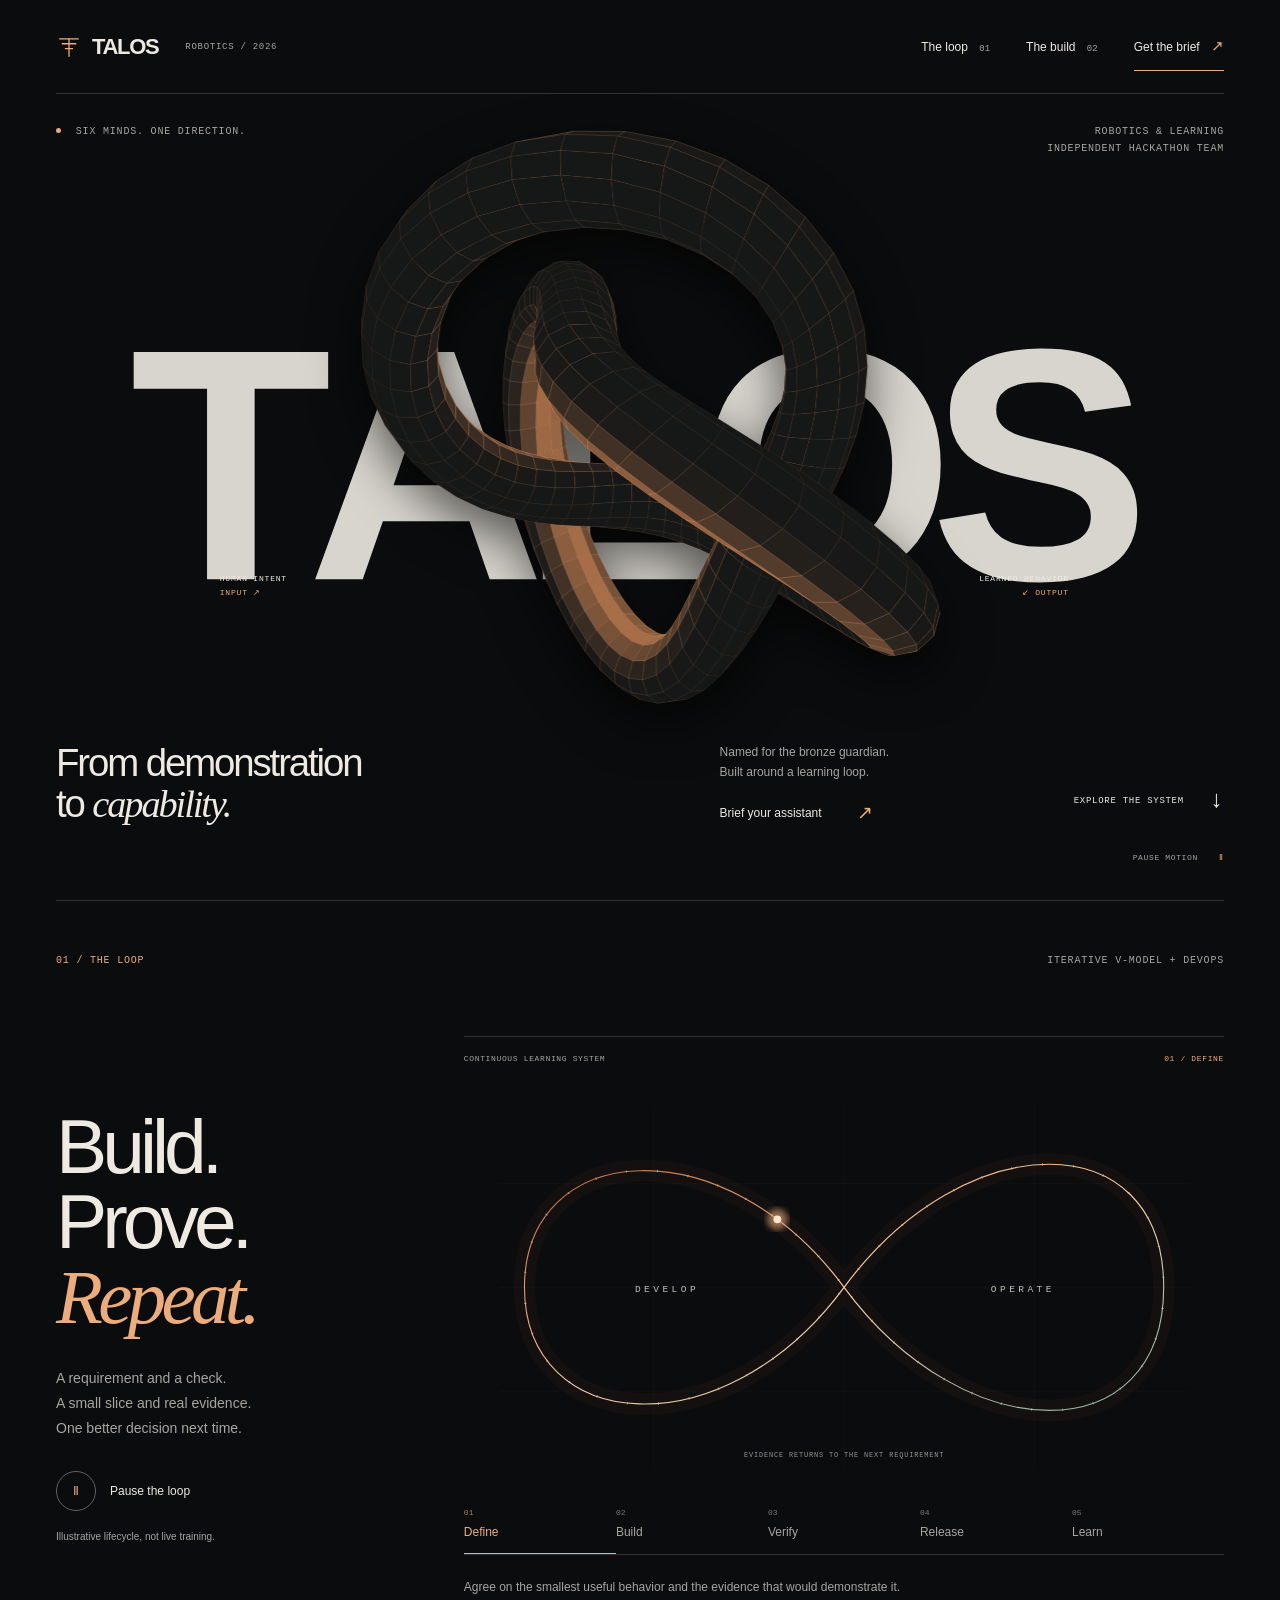
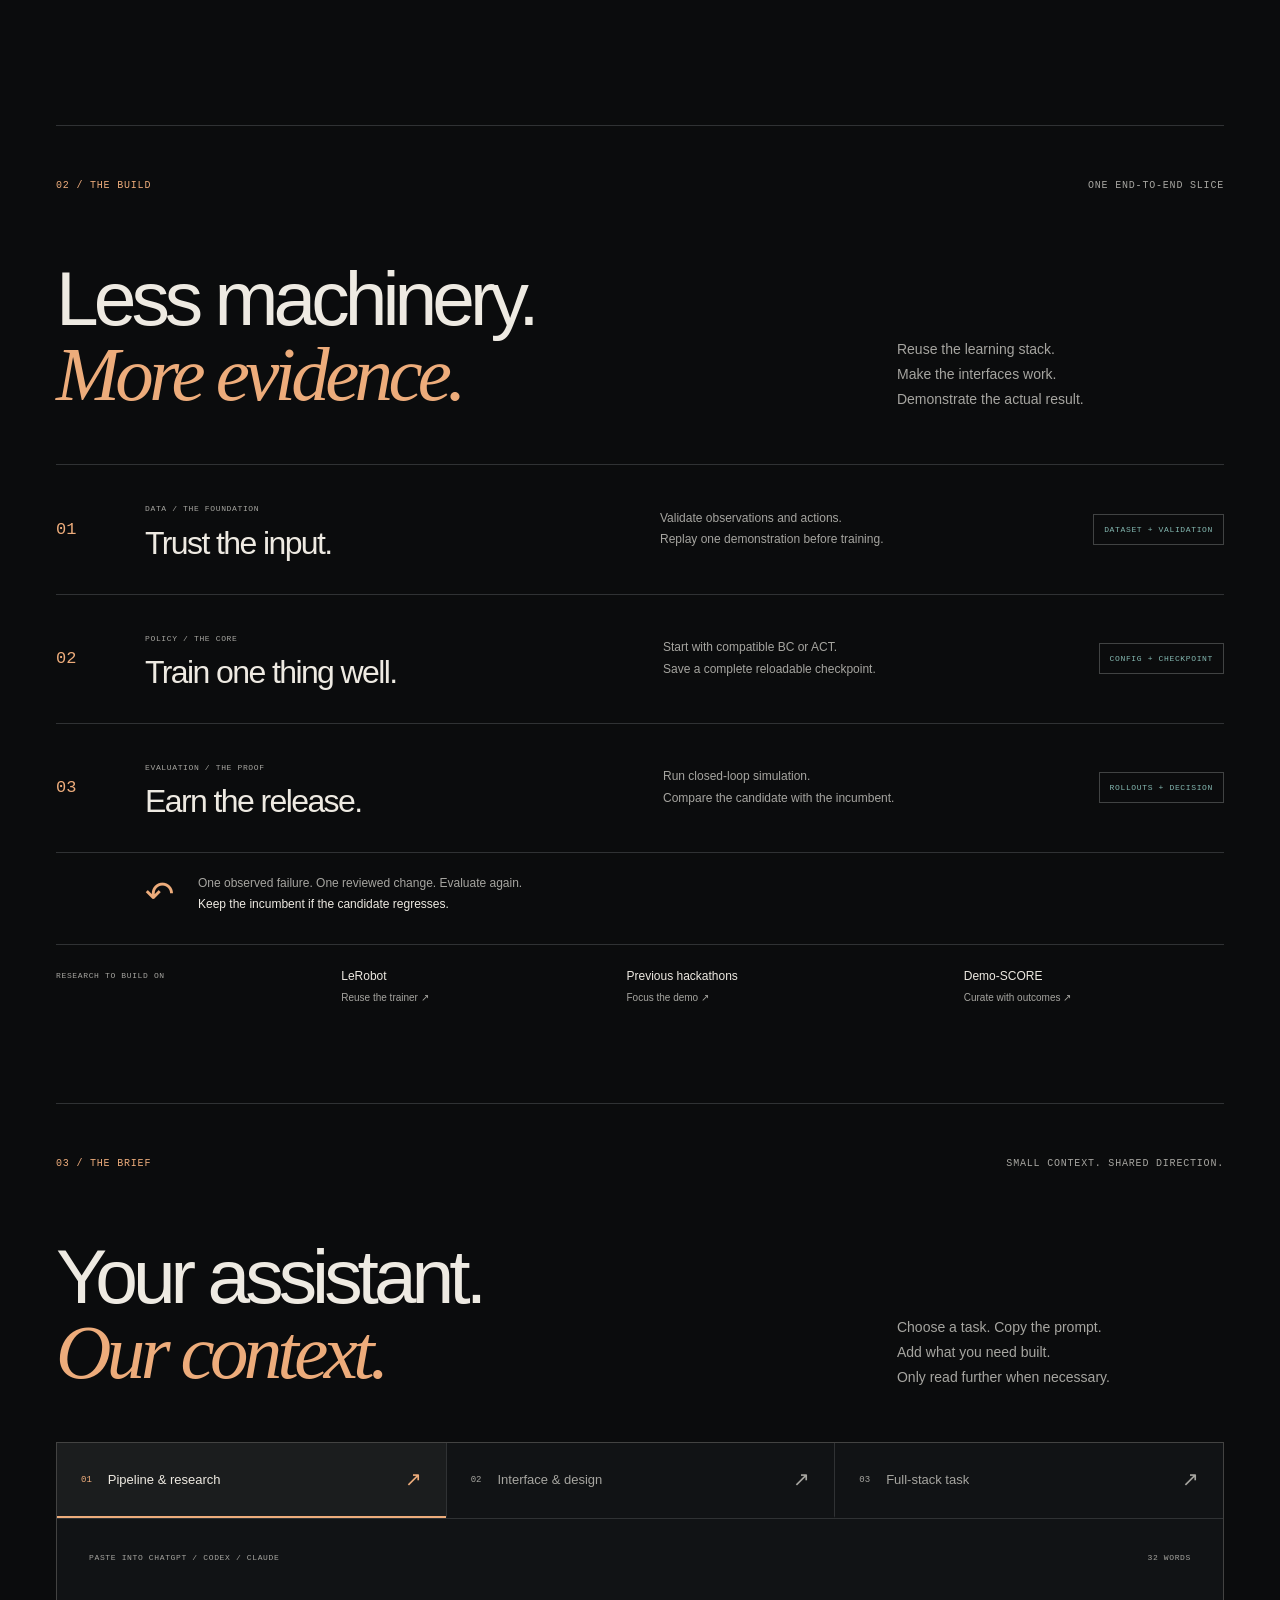
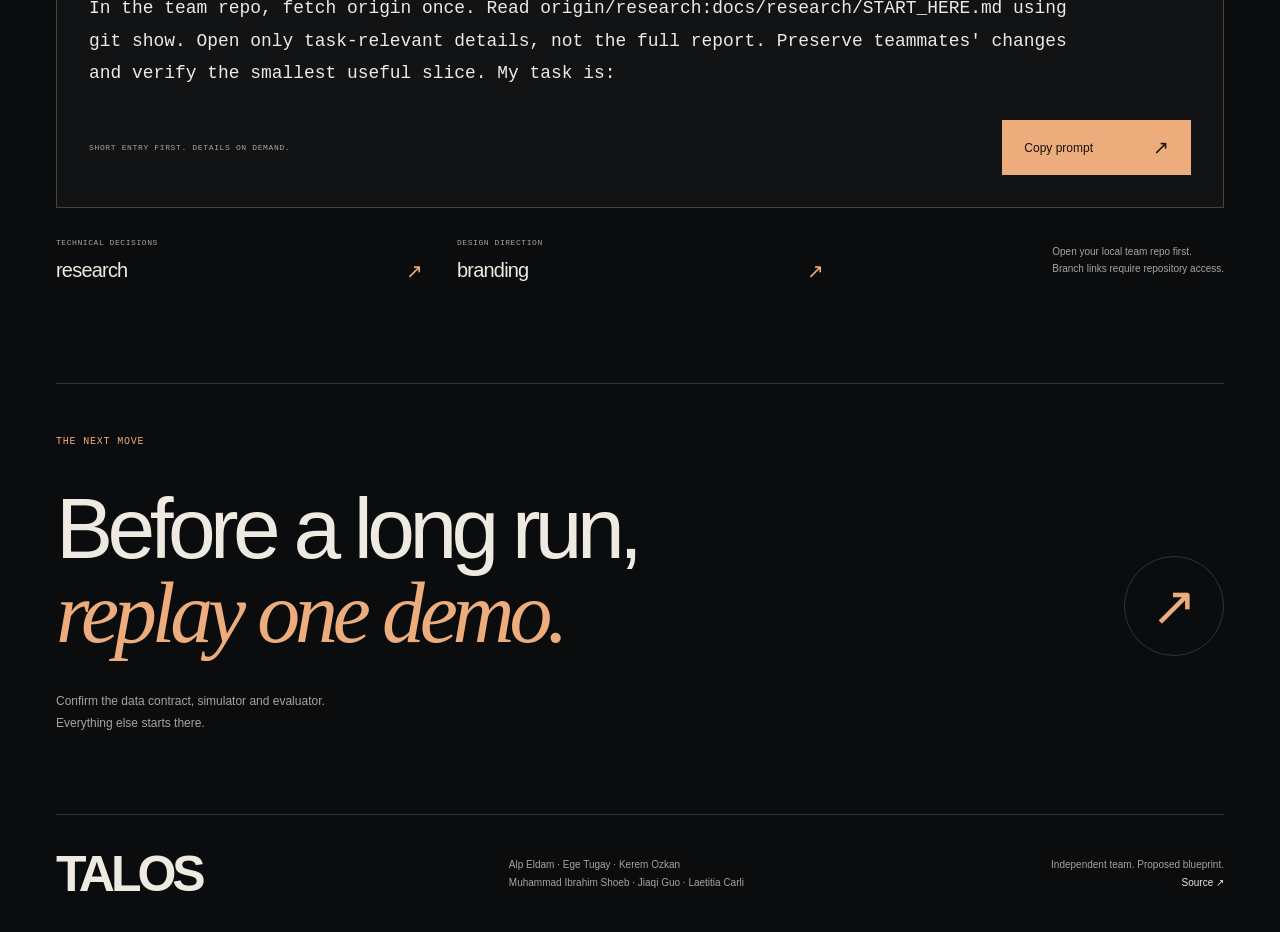
==== index.html @ f3274b55 "Introduce TALOS dark identity and native motion system" ====
﻿<!doctype html>
<html lang="en">
<head>
  <meta charset="utf-8">
  <meta name="viewport" content="width=device-width,initial-scale=1">
  <meta name="color-scheme" content="dark">
  <meta name="theme-color" content="#0b0c0d">
  <meta name="description" content="TALOS. A shared direction for our robotics team: the brief, the learning loop and the blueprint.">
  <title>TALOS | Team manual</title>
  <link rel="stylesheet" href="styles.css">
  <script src="app.js" defer></script>
</head>
<body>
  <a class="skip" href="#start">Skip to the brief</a>
  <header class="masthead shell">
    <a href="#top" class="wordmark" aria-label="TALOS home"><svg viewBox="0 0 32 32" aria-hidden="true"><path d="M4 6h24M16 6v22M7 12h18M11 18h10"/></svg>TALOS<span>ROBOTICS / 2026</span></a>
    <nav aria-label="Main navigation"><a href="#workflow">The loop <span>01</span></a><a href="#blueprint">The build <span>02</span></a><a href="#start" class="nav-brief">Get the brief <span aria-hidden="true">↗</span></a></nav>
  </header>
  <main>
    <section class="hero" id="top" aria-labelledby="hero-title">
      <div class="hero-top shell"><p class="mono"><span class="status-dot"></span> SIX MINDS. ONE DIRECTION.</p><p class="mono">ROBOTICS &amp; LEARNING<br>INDEPENDENT HACKATHON TEAM</p></div>
      <div class="hero-art" aria-hidden="true">
        <svg class="art-fallback" viewBox="0 0 700 600"><g fill="none" stroke="#bd774d" stroke-width=".7"><ellipse cx="350" cy="300" rx="250" ry="105" transform="rotate(-35 350 300)"/><ellipse cx="350" cy="300" rx="230" ry="135" transform="rotate(35 350 300)"/><ellipse cx="350" cy="300" rx="145" ry="250" transform="rotate(-35 350 300)"/></g></svg>
        <canvas id="sculpture"></canvas>
        <div class="art-coordinate coord-left">HUMAN INTENT<br><span>INPUT ↗</span></div><div class="art-coordinate coord-right">LEARNED BEHAVIOR<br><span>↙ OUTPUT</span></div>
      </div>
      <h1 id="hero-title" class="hero-title" aria-label="TALOS"><span aria-hidden="true">T</span><span aria-hidden="true">A</span><span aria-hidden="true">L</span><span aria-hidden="true">O</span><span aria-hidden="true">S</span></h1>
      <div class="hero-bottom shell"><p>From demonstration<br>to <em>capability.</em></p><div class="hero-caption"><p>Named for the bronze guardian.<br>Built around a learning loop.</p><a class="text-link" href="#start">Brief your assistant <span aria-hidden="true">↗</span></a></div><a class="scroll-cue mono" href="#workflow">EXPLORE THE SYSTEM <span aria-hidden="true">↓</span></a></div>
      <button id="motion-toggle" class="motion-toggle mono" type="button" aria-pressed="false">PAUSE MOTION <span aria-hidden="true">Ⅱ</span></button>
    </section>

    <section id="workflow" class="workflow section shell" aria-labelledby="workflow-title">
      <div class="section-meta"><span class="mono">01 / THE LOOP</span><span class="mono">ITERATIVE V-MODEL + DEVOPS</span></div>
      <div class="workflow-layout"><div class="workflow-copy"><h2 data-reveal>Build.<br>Prove.<br><em>Repeat.</em></h2><p class="body-copy">A requirement and a check.<br>A small slice and real evidence.<br>One better decision next time.</p><button id="play" class="round-control" type="button" aria-pressed="true"><span class="control-icon" aria-hidden="true">Ⅱ</span><span id="play-label">Pause the loop</span></button><p class="footnote">Illustrative lifecycle, not live training.</p></div>
      <div class="loop-system" data-reveal>
        <div class="loop-top mono"><span>CONTINUOUS LEARNING SYSTEM</span><span id="stage-count">01 / DEFINE</span></div>
        <svg class="loop-visual" viewBox="0 0 880 480" aria-hidden="true">
          <defs><linearGradient id="loop-gradient" x1="0" y1="0" x2="1" y2="1"><stop stop-color="#b26338"/><stop offset=".5" stop-color="#ffd0a7"/><stop offset="1" stop-color="#7aafac"/></linearGradient><filter id="beacon-glow"><feGaussianBlur stdDeviation="4"/></filter></defs>
          <g class="diagram-grid"><path d="M40 120H840M40 240H840M40 360H840M220 30V450M440 30V450M660 30V450"/></g>
          <path class="loop-shadow" d="M440 240C300 50 70 70 70 240S300 430 440 240S810 50 810 240S580 430 440 240"/>
          <path id="loop-path" class="loop-line" d="M440 240C300 50 70 70 70 240S300 430 440 240S810 50 810 240S580 430 440 240"/>
          <path class="loop-flow" d="M440 240C300 50 70 70 70 240S300 430 440 240S810 50 810 240S580 430 440 240"/>
          <circle id="beacon-halo" r="12" fill="#efad79" opacity=".6" filter="url(#beacon-glow)" cx="440" cy="240"/><circle id="beacon" r="4.5" fill="#ffe5ca" cx="440" cy="240"/>
          <text x="235" y="243" class="diagram-label">DEVELOP</text><text x="647" y="243" class="diagram-label">OPERATE</text><text x="440" y="436" class="diagram-small">EVIDENCE RETURNS TO THE NEXT REQUIREMENT</text>
        </svg>
        <div class="stage-nav" role="group" aria-label="Inspect a workflow stage"><button data-stage="0" class="active" aria-pressed="true"><span>01</span>Define</button><button data-stage="1" aria-pressed="false"><span>02</span>Build</button><button data-stage="2" aria-pressed="false"><span>03</span>Verify</button><button data-stage="3" aria-pressed="false"><span>04</span>Release</button><button data-stage="4" aria-pressed="false"><span>05</span>Learn</button></div>
        <p id="stage-description" class="stage-description">Agree on the smallest useful behavior and the evidence that would demonstrate it.</p>
      </div></div>
    </section>

    <section id="blueprint" class="blueprint section shell" aria-labelledby="blueprint-title">
      <div class="section-meta"><span class="mono">02 / THE BUILD</span><span class="mono">ONE END-TO-END SLICE</span></div>
      <div class="blueprint-heading"><h2 data-reveal>Less machinery.<br><em>More evidence.</em></h2><p class="body-copy">Reuse the learning stack.<br>Make the interfaces work.<br>Demonstrate the actual result.</p></div>
      <div class="build-rows">
        <article class="build-row" data-reveal><span class="build-number">01</span><div><span class="mono">DATA / THE FOUNDATION</span><h3>Trust the input.</h3></div><p>Validate observations and actions.<br>Replay one demonstration before training.</p><span class="artifact mono">DATASET + VALIDATION</span></article>
        <article class="build-row" data-reveal><span class="build-number">02</span><div><span class="mono">POLICY / THE CORE</span><h3>Train one thing well.</h3></div><p>Start with compatible BC or ACT.<br>Save a complete reloadable checkpoint.</p><span class="artifact mono">CONFIG + CHECKPOINT</span></article>
        <article class="build-row" data-reveal><span class="build-number">03</span><div><span class="mono">EVALUATION / THE PROOF</span><h3>Earn the release.</h3></div><p>Run closed-loop simulation.<br>Compare the candidate with the incumbent.</p><span class="artifact mono">ROLLOUTS + DECISION</span></article>
      </div>
      <div class="feedback"><span aria-hidden="true">↶</span><p>One observed failure. One reviewed change. Evaluate again.<br><strong>Keep the incumbent if the candidate regresses.</strong></p></div>
      <div class="references"><span class="mono">RESEARCH TO BUILD ON</span><a href="https://github.com/huggingface/lerobot" target="_blank" rel="noreferrer">LeRobot <span>Reuse the trainer ↗</span></a><a href="https://42-ai.github.io/posts/LeRobotHackathonHighlights/" target="_blank" rel="noreferrer">Previous hackathons <span>Focus the demo ↗</span></a><a href="https://anniesch.github.io/demo-score/" target="_blank" rel="noreferrer">Demo-SCORE <span>Curate with outcomes ↗</span></a></div>
    </section>

    <section id="start" class="brief section shell" aria-labelledby="brief-title">
      <div class="section-meta"><span class="mono">03 / THE BRIEF</span><span class="mono">SMALL CONTEXT. SHARED DIRECTION.</span></div>
      <div class="brief-heading"><h2 data-reveal>Your assistant.<br><em>Our context.</em></h2><p class="body-copy">Choose a task. Copy the prompt.<br>Add what you need built.<br>Only read further when necessary.</p></div>
      <div class="prompt-workbench" data-reveal><div class="prompt-options" role="group" aria-label="Choose assistant context"><button data-prompt="research" aria-pressed="true"><span>01</span>Pipeline &amp; research<span aria-hidden="true">↗</span></button><button data-prompt="branding" aria-pressed="false"><span>02</span>Interface &amp; design<span aria-hidden="true">↗</span></button><button data-prompt="both" aria-pressed="false"><span>03</span>Full-stack task<span aria-hidden="true">↗</span></button></div><div class="prompt-content"><div class="prompt-label mono"><span>PASTE INTO CHATGPT / CODEX / CLAUDE</span><span id="prompt-size"></span></div><p id="prompt-text">In the team repo, fetch origin once. Read origin/research:docs/research/START_HERE.md using git show. Open only task-relevant details. Preserve teammates' changes and verify your work. My task is:</p><div class="prompt-footer"><span class="mono">SHORT ENTRY FIRST. DETAILS ON DEMAND.</span><button id="copy-prompt" class="copy-button" type="button"><span>Copy prompt</span><span aria-hidden="true">↗</span></button></div><p id="copy-status" class="sr-only" role="status"></p></div></div>
      <div class="branch-links"><a href="https://github.com/crystalfruit2/siemens_healthineers/tree/research" target="_blank" rel="noreferrer"><span class="mono">TECHNICAL DECISIONS</span>research <span aria-hidden="true">↗</span></a><a href="https://github.com/crystalfruit2/siemens_healthineers/tree/branding/docs/design" target="_blank" rel="noreferrer"><span class="mono">DESIGN DIRECTION</span>branding <span aria-hidden="true">↗</span></a><p>Open your local team repo first.<br>Branch links require repository access.</p></div>
    </section>
    <section class="closing shell"><span class="mono">THE NEXT MOVE</span><h2 data-reveal>Before a long run,<br><em>replay one demo.</em></h2><a href="#start" class="closing-link" aria-label="Return to assistant prompts">↗</a><p>Confirm the data contract, simulator and evaluator.<br>Everything else starts there.</p></section>
  </main>
  <footer class="shell"><a class="footer-brand" href="#top">TALOS</a><p>Alp Eldam · Ege Tugay · Kerem Ozkan<br>Muhammad Ibrahim Shoeb · Jiaqi Guo · Laetitia Carli</p><div><span>Independent team. Proposed blueprint.</span><a href="https://github.com/ibrahimify/talos">Source ↗</a></div></footer>
</body>
</html>
---- styles.css ----
﻿:root {
  color-scheme: dark;
  --bg: #0b0c0d;
  --surface: #111315;
  --ink: #eeeae2;
  --muted: #a6a5a0;
  --line: #303234;
  --copper: #edac7b;
  --teal: #84b8b1;
  font-family: Arial, Helvetica, sans-serif;
  color: var(--ink);
  background: var(--bg);
  font-synthesis: none;
  scroll-behavior: smooth;
}
* { box-sizing: border-box; }
body { margin: 0; }
a { color: inherit; text-decoration: none; }
button { font: inherit; cursor: pointer; }
a, button { -webkit-tap-highlight-color: transparent; }
button:focus-visible, a:focus-visible { outline: 2px solid var(--copper); outline-offset: 6px; }
.shell { width: calc(100% - 112px); max-width: 1480px; margin-inline: auto; }
.mono { font-family: ui-monospace, 'Cascadia Code', Consolas, monospace; font-size: 10px; font-weight: 400; line-height: 1.65; letter-spacing: .08em; }
.masthead { height: 94px; display: flex; justify-content: space-between; align-items: center; position: relative; z-index: 5; border-bottom: 1px solid var(--line); }
.wordmark { display: flex; align-items: center; gap: 10px; font-size: 22px; font-weight: 750; letter-spacing: -.06em; }
.wordmark svg { width: 26px; height: 26px; fill: none; stroke: var(--copper); stroke-width: 1.6; }
.wordmark>span { font: 9px ui-monospace, monospace; letter-spacing: .08em; color: var(--muted); margin-left: 17px; }
nav { display: flex; align-items: center; gap: 36px; font-size: 12px; }
nav a { padding: 14px 0; }
nav a>span { color: var(--muted); font: 9px ui-monospace, monospace; margin-left: 8px; }
nav .nav-brief { border-bottom: 1px solid var(--copper); }
nav .nav-brief>span { color: var(--copper); font-size: 15px; }
.hero { min-height: 740px; height: calc(100svh - 94px); max-height: 1040px; position: relative; isolation: isolate; overflow: hidden; }
.hero-top { position: relative; z-index: 3; display: flex; justify-content: space-between; padding-top: 30px; }
.hero-top p { margin: 0; color: var(--muted); }
.hero-top p:last-child { text-align: right; }
.status-dot { display: inline-block; width: 5px; height: 5px; background: var(--copper); border-radius: 50%; vertical-align: 1px; margin-right: 8px; }
.hero-title { position: absolute; top: 46%; left: 50%; transform: translate(-50%, -50%); margin: 0; font-size: clamp(150px, 25.8vw, 390px); line-height: .78; font-weight: 800; letter-spacing: -.075em; display: flex; padding-right: .075em; z-index: 1; color: #d8d5ce; }
.hero-title>span { display: inline-block; }
.hero-art { position: absolute; z-index: 2; width: min(67vw, 1000px); height: 84%; left: 50%; top: 3%; transform: translateX(-50%); pointer-events: none; }
.hero-art canvas, .art-fallback { position: absolute; width: 100%; height: 100%; inset: 0; }
.hero-art canvas { filter: drop-shadow(0 20px 25px #0009); }
.art-fallback { opacity: .8; }
.hero-art.has-canvas .art-fallback { display: none; }
.art-coordinate { position: absolute; top: 67%; color: var(--ink); font: 8px/1.8 ui-monospace, monospace; letter-spacing: .1em; }
.art-coordinate>span { color: var(--copper); }
.coord-left { left: 1%; }
.coord-right { right: 0; text-align: right; }
.hero-bottom { position: absolute; bottom: 76px; left: 0; right: 0; z-index: 3; display: grid; grid-template-columns: 1fr 1fr auto; align-items: end; gap: 30px; }
.hero-bottom>p { font-size: clamp(26px, 3vw, 45px); line-height: 1.05; letter-spacing: -.055em; margin: 0; }
em { font-family: Georgia, 'Times New Roman', serif; font-weight: 400; }
.hero-caption { justify-self: center; }
.hero-caption>p { margin: 0 0 18px; font-size: 12px; line-height: 1.65; color: var(--muted); }
.text-link { font-size: 12px; display: flex; gap: 35px; align-items: center; }
.text-link>span { color: var(--copper); font-size: 19px; }
.scroll-cue { display: flex; align-items: center; gap: 25px; padding-bottom: 3px; font-size: 9px; }
.scroll-cue>span { font-size: 24px; }
.motion-toggle { position: absolute; z-index: 4; bottom: 20px; right: 56px; border: 0; background: none; color: var(--muted); padding: 12px 0 12px 12px; font-size: 8px; min-height: 44px; }
.motion-toggle>span { color: var(--copper); margin-left: 16px; }
.section { padding-block: 52px 100px; border-top: 1px solid var(--line); scroll-margin-top: 24px; }
.section-meta { display: flex; justify-content: space-between; color: var(--muted); margin-bottom: 66px; }
.section-meta>span:first-child { color: var(--copper); }
h2 { font-size: clamp(48px, 6vw, 88px); font-weight: 450; line-height: .98; letter-spacing: -.065em; margin: 0; }
h2 em { color: var(--copper); letter-spacing: -.06em; }
.body-copy { color: var(--muted); font-size: 14px; line-height: 1.8; margin: 30px 0 0; }
.workflow-layout { display: grid; grid-template-columns: .8fr 1.8fr; gap: 70px; align-items: center; }
.round-control { display: inline-flex; gap: 14px; align-items: center; background: none; color: var(--ink); border: 0; padding: 0; margin-top: 28px; min-height: 44px; font-size: 12px; }
.control-icon { border: 1px solid #626361; border-radius: 50%; display: grid; place-items: center; width: 40px; height: 40px; color: var(--copper); }
.footnote { color: var(--muted); font-size: 10px; margin-top: 18px; }
.loop-system { min-width: 0; }
.loop-top { display: flex; justify-content: space-between; color: var(--muted); font-size: 8px; padding-block: 15px; border-top: 1px solid var(--line); }
#stage-count { color: var(--copper); }
.loop-visual { width: 100%; height: auto; overflow: visible; display: block; }
.diagram-grid { fill: none; stroke: #555; stroke-width: .5; opacity: .2; }
.loop-shadow { fill: none; stroke: #492e20; stroke-width: 25; opacity: .14; }
.loop-line { fill: none; stroke: url(#loop-gradient); stroke-width: 1.3; }
.loop-flow { fill: none; stroke: #f0c6a0; stroke-width: 3; stroke-dasharray: 1 35; opacity: .6; }
.diagram-label { fill: #c0bfb8; text-anchor: middle; dominant-baseline: middle; font: 11px ui-monospace, monospace; letter-spacing: 4px; }
.diagram-small { fill: #939790; text-anchor: middle; font: 8px ui-monospace, monospace; letter-spacing: 1px; }
.stage-nav { display: grid; grid-template-columns: repeat(5, 1fr); border-bottom: 1px solid var(--line); }
.stage-nav button { border: 0; border-bottom: 1px solid transparent; color: var(--muted); background: none; text-align: left; padding: 14px 0; font-size: 12px; min-height: 60px; }
.stage-nav button>span { display: block; font: 8px ui-monospace, monospace; margin-bottom: 8px; opacity: .7; }
.stage-nav button.active { color: var(--copper); border-color: var(--copper); }
.stage-description { min-height: 48px; color: var(--muted); font-size: 12px; line-height: 1.8; max-width: 570px; margin: 22px 0 0; }
.blueprint-heading, .brief-heading { display: flex; justify-content: space-between; align-items: flex-end; gap: 30px; margin-bottom: 52px; }
.blueprint-heading .body-copy, .brief-heading .body-copy { margin: 0; width: 28%; }
.build-row { display: grid; grid-template-columns: 65px 1.2fr 1fr auto; gap: 24px; align-items: center; padding: 32px 0; border-top: 1px solid var(--line); position: relative; }
.build-number { color: var(--copper); font: 17px ui-monospace, monospace; }
.build-row .mono { color: var(--muted); font-size: 8px; }
h3 { font-size: clamp(22px, 2.5vw, 36px); font-weight: 450; letter-spacing: -.05em; margin: 9px 0 0; }
.build-row>p { color: var(--muted); font-size: 12px; line-height: 1.8; margin: 0; }
.build-row>.artifact { border: 1px solid #414343; padding: 8px 10px; color: var(--teal); font-size: 8px; white-space: nowrap; }
.feedback { display: flex; align-items: center; gap: 24px; padding: 20px 0 28px 89px; border-top: 1px solid var(--line); }
.feedback>span { color: var(--copper); font-size: 35px; }
.feedback p { font-size: 12px; line-height: 1.8; margin: 0; color: var(--muted); }
.feedback strong { font-weight: 400; color: var(--ink); }
.references { display: grid; grid-template-columns: 1fr 1fr 1.2fr 1fr; gap: 25px; border-top: 1px solid var(--line); padding-top: 24px; }
.references>.mono { color: var(--muted); font-size: 8px; }
.references a { font-size: 12px; }
.references a span { display: block; color: var(--muted); font-size: 10px; margin-top: 9px; }
.references a:hover { color: var(--copper); }
.prompt-workbench { border: 1px solid #434342; background: var(--surface); }
.prompt-options { display: grid; grid-template-columns: repeat(3, 1fr); border-bottom: 1px solid var(--line); }
.prompt-options button { display: flex; align-items: center; justify-content: space-between; gap: 16px; padding: 24px; background: none; color: var(--muted); border: 0; font-size: 13px; text-align: left; border-bottom: 2px solid transparent; }
.prompt-options button+button { border-left: 1px solid var(--line); }
.prompt-options button>span { font: 9px ui-monospace, monospace; }
.prompt-options button>span:last-child { margin-left: auto; font-size: 20px; }
.prompt-options button[aria-pressed=true] { color: var(--ink); background: #1b1d1e; border-bottom-color: var(--copper); }
.prompt-options button[aria-pressed=true]>span { color: var(--copper); }
.prompt-content { padding: 32px; }
.prompt-label { display: flex; justify-content: space-between; gap: 12px; color: var(--muted); font-size: 8px; }
#prompt-text { font-family: ui-monospace, 'Cascadia Code', Consolas, monospace; font-size: clamp(13px, 1.4vw, 18px); line-height: 1.8; max-width: 1020px; min-height: 100px; margin: 28px 0; overflow-wrap: anywhere; }
.prompt-footer { display: flex; justify-content: space-between; align-items: center; gap: 20px; }
.prompt-footer>.mono { color: var(--muted); font-size: 8px; }
.copy-button { display: flex; align-items: center; justify-content: space-between; gap: 60px; background: var(--copper); color: #17120e; padding: 16px 22px; border: 0; font-size: 12px; min-height: 48px; }
.copy-button>span:last-child { font-size: 19px; }
.copy-button:hover { background: #ffcca3; }
.branch-links { display: grid; grid-template-columns: 1fr 1fr 1fr; gap: 35px; padding-top: 28px; }
.branch-links>a { display: grid; grid-template-columns: 1fr auto; font-size: 20px; letter-spacing: -.04em; }
.branch-links a .mono { grid-column: 1/-1; font-size: 8px; color: var(--muted); margin-bottom: 10px; letter-spacing: .07em; }
.branch-links a>span:last-child { color: var(--copper); }
.branch-links>p { font-size: 10px; line-height: 1.7; color: var(--muted); margin: 0; justify-self: end; align-self: center; }
.closing { border-top: 1px solid var(--line); padding: 50px 0 80px; display: grid; grid-template-columns: 1fr auto; gap: 35px; }
.closing>.mono { grid-column: 1/-1; color: var(--copper); }
.closing h2 { font-size: clamp(45px, 6.7vw, 96px); }
.closing-link { width: 100px; height: 100px; border: 1px solid var(--line); border-radius: 50%; font-size: 55px; display: grid; place-items: center; align-self: end; color: var(--copper); transition: background .2s, color .2s; }
.closing-link:hover { background: var(--copper); color: var(--bg); }
.closing>p { color: var(--muted); font-size: 12px; line-height: 1.8; margin: 0; }
footer { display: flex; justify-content: space-between; align-items: center; gap: 25px; padding-block: 30px; border-top: 1px solid var(--line); }
.footer-brand { font-size: 50px; letter-spacing: -.08em; font-weight: 700; }
footer p, footer div { font-size: 10px; line-height: 1.8; color: var(--muted); margin: 0; }
footer div { text-align: right; }
footer div a { display: block; color: var(--ink); }
.skip { position: absolute; top: -100px; left: 20px; background: var(--copper); color: var(--bg); padding: 15px; z-index: 10; }
.skip:focus { top: 10px; }
.sr-only { position: absolute; width: 1px; height: 1px; padding: 0; margin: -1px; overflow: hidden; clip: rect(0,0,0,0); white-space: nowrap; border: 0; }
[data-reveal] { transition: opacity .7s ease, transform .8s cubic-bezier(.16,1,.3,1); }
[data-reveal].awaiting { opacity: .15; transform: translateY(28px); }
@media (max-width: 1000px) {
  .shell { width: calc(100% - 64px); }
  .hero { min-height: 680px; }
  .hero-art { width: 86vw; }
  .hero-bottom { grid-template-columns: 1fr 1fr; }
  .scroll-cue { display: none; }
  .hero-caption { justify-self: end; }
  .motion-toggle { right: 32px; }
  .workflow-layout { gap: 30px; grid-template-columns: .8fr 1.5fr; }
  .build-row { grid-template-columns: 40px 1fr 1fr; }
  .build-row>.artifact { grid-column: 2; width: max-content; }
  .references { grid-template-columns: 1fr 1fr 1fr; }
  .references>.mono { grid-column: 1/-1; }
  .feedback { padding-left: 64px; }
}
@media (max-width: 650px) {
  .shell { width: calc(100% - 40px); }
  .masthead { height: 76px; }
  .wordmark { font-size: 20px; }
  .wordmark>span { display: none; }
  nav { gap: 20px; font-size: 10px; }
  nav a:first-child { display: none; }
  nav a>span { display: none; }
  .hero { height: calc(92svh - 76px); min-height: 610px; max-height: 850px; }
  .hero-top { padding-top: 24px; }
  .hero-top p { font-size: 7px; }
  .hero-title { font-size: 27vw; top: 42%; }
  .hero-art { width: 135vw; height: 75%; top: 4%; }
  .art-coordinate { display: none; }
  .hero-bottom { bottom: 70px; gap: 20px; }
  .hero-bottom>p { font-size: 28px; }
  .hero-caption>p { font-size: 10px; margin-bottom: 12px; }
  .text-link { font-size: 10px; gap: 12px; }
  .motion-toggle { right: 20px; bottom: 15px; }
  .section { padding-block: 30px 65px; }
  .section-meta { margin-bottom: 40px; gap: 20px; }
  .section-meta .mono { font-size: 7px; }
  .section-meta>span:last-child { text-align: right; }
  .workflow-layout { grid-template-columns: 1fr; gap: 30px; }
  .workflow-copy { display: grid; grid-template-columns: 1fr 1fr; gap: 18px; }
  h2 { font-size: 55px; }
  .workflow-copy h2 { grid-row: 1/3; }
  .body-copy { font-size: 12px; line-height: 1.7; }
  .workflow-copy .body-copy { margin: 0; align-self: end; }
  .round-control { margin-top: 0; font-size: 10px; gap: 8px; }
  .control-icon { width: 32px; height: 32px; }
  .footnote { grid-column: 1/-1; margin: 0; font-size: 9px; }
  .loop-top { font-size: 7px; }
  .stage-nav button { font-size: 10px; }
  .stage-description { font-size: 11px; }
  .blueprint-heading, .brief-heading { display: block; margin-bottom: 32px; }
  .blueprint-heading .body-copy, .brief-heading .body-copy { width: auto; margin-top: 24px; }
  .build-row { grid-template-columns: 25px 1fr; gap: 16px; padding: 25px 0; }
  .build-number { align-self: start; padding-top: 6px; font-size: 12px; }
  h3 { font-size: 29px; }
  .build-row>p { grid-column: 2; font-size: 11px; }
  .build-row>.artifact { font-size: 7px; }
  .feedback { padding-left: 0; gap: 17px; }
  .feedback p { font-size: 11px; }
  .references { grid-template-columns: 1fr; gap: 20px; }
  .references a { display: flex; justify-content: space-between; align-items: baseline; font-size: 11px; }
  .references a span { margin: 0; font-size: 9px; }
  .prompt-options button { flex-direction: column; align-items: start; padding: 15px 10px; font-size: 10px; gap: 10px; }
  .prompt-options button>span:last-child { display: none; }
  .prompt-content { padding: 20px; }
  .prompt-label { font-size: 7px; }
  #prompt-size { display: none; }
  #prompt-text { font-size: 12px; margin-block: 24px; }
  .prompt-footer { align-items: start; flex-direction: column; gap: 20px; }
  .copy-button { width: 100%; }
  .branch-links { grid-template-columns: 1fr 1fr; gap: 25px; }
  .branch-links>p { grid-column: 1/-1; justify-self: start; }
  .closing { padding: 30px 0 45px; gap: 26px 10px; }
  .closing h2 { font-size: 10.3vw; }
  .closing-link { width: 52px; height: 52px; font-size: 30px; }
  .closing>p { font-size: 11px; }
  footer { display: grid; grid-template-columns: 1fr auto; gap: 20px; }
  footer p { grid-column: 1/-1; grid-row: 2; font-size: 9px; }
  footer div { font-size: 8px; max-width: 160px; }
  .footer-brand { font-size: 42px; }
}
@media (prefers-reduced-motion: reduce) {
  :root { scroll-behavior: auto; }
  *, *::before, *::after { animation: none !important; transition: none !important; }
  [data-reveal].awaiting { opacity: 1; transform: none; }
}
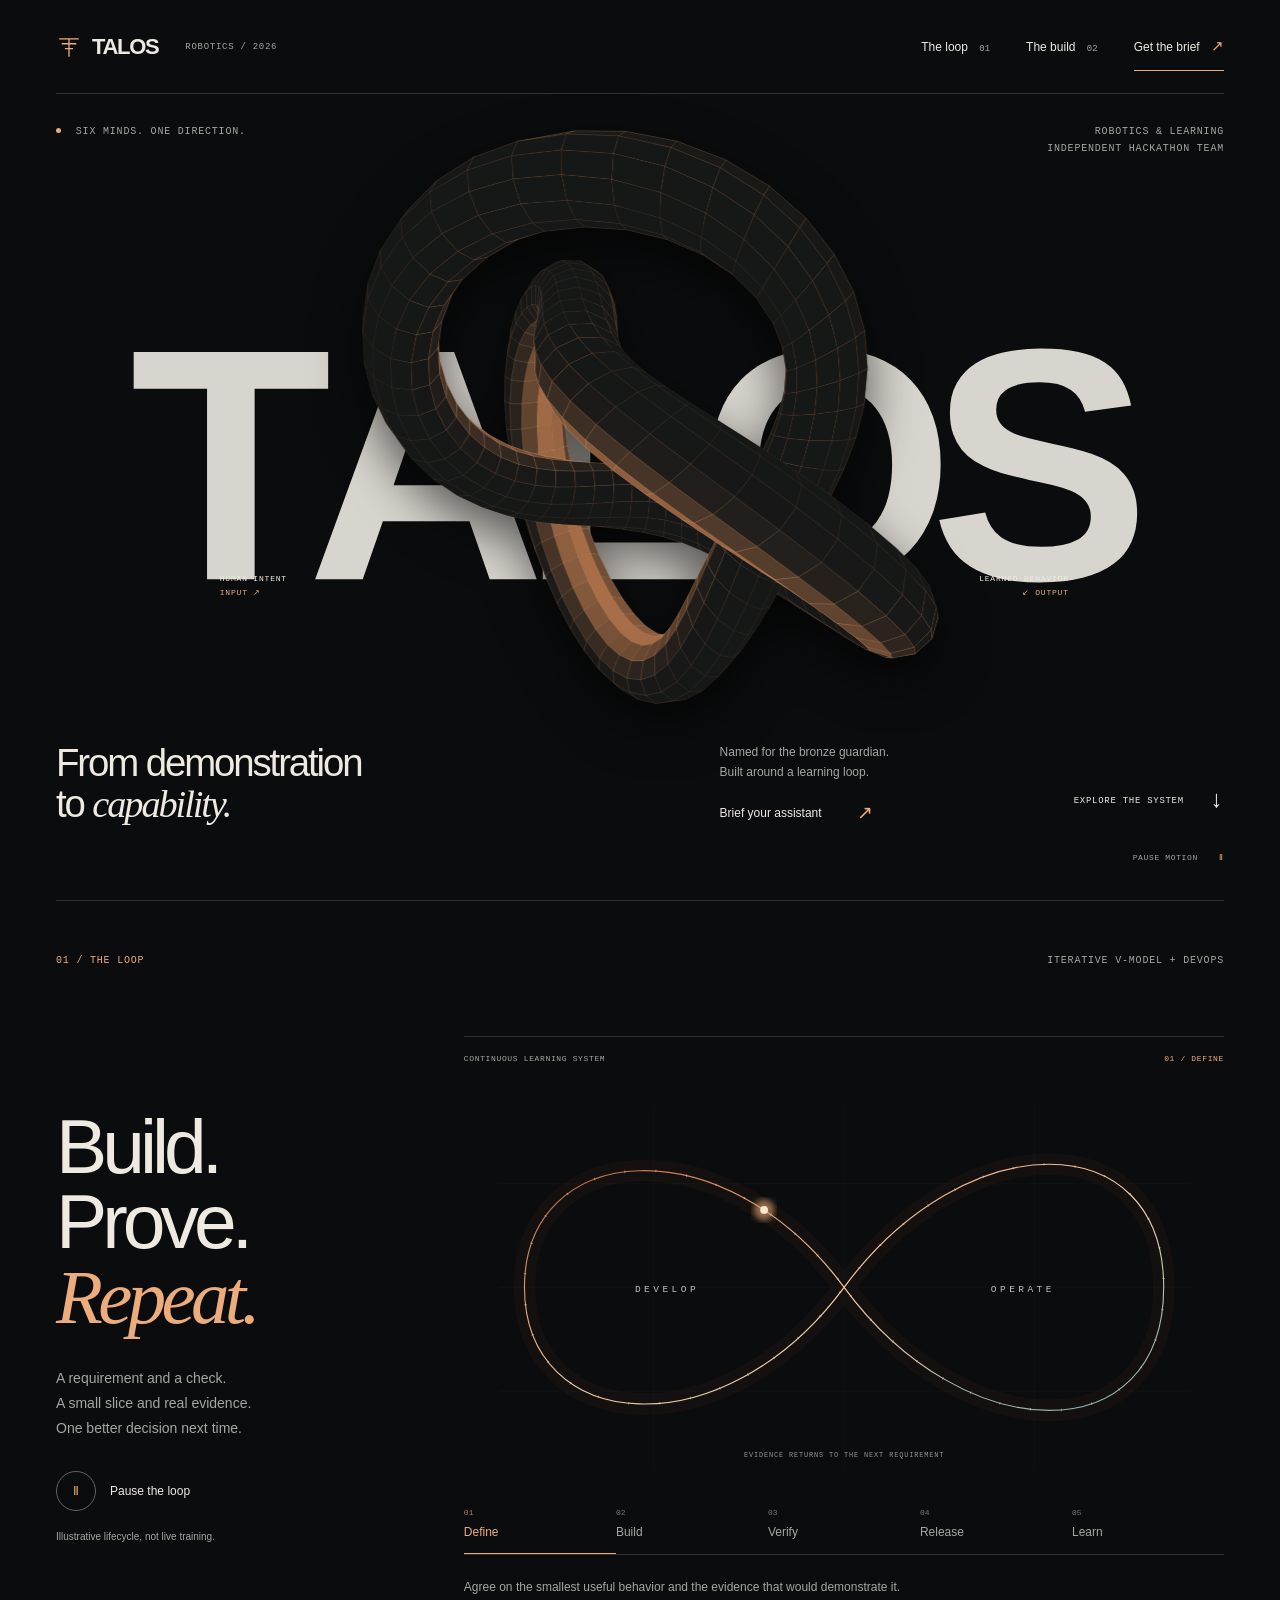
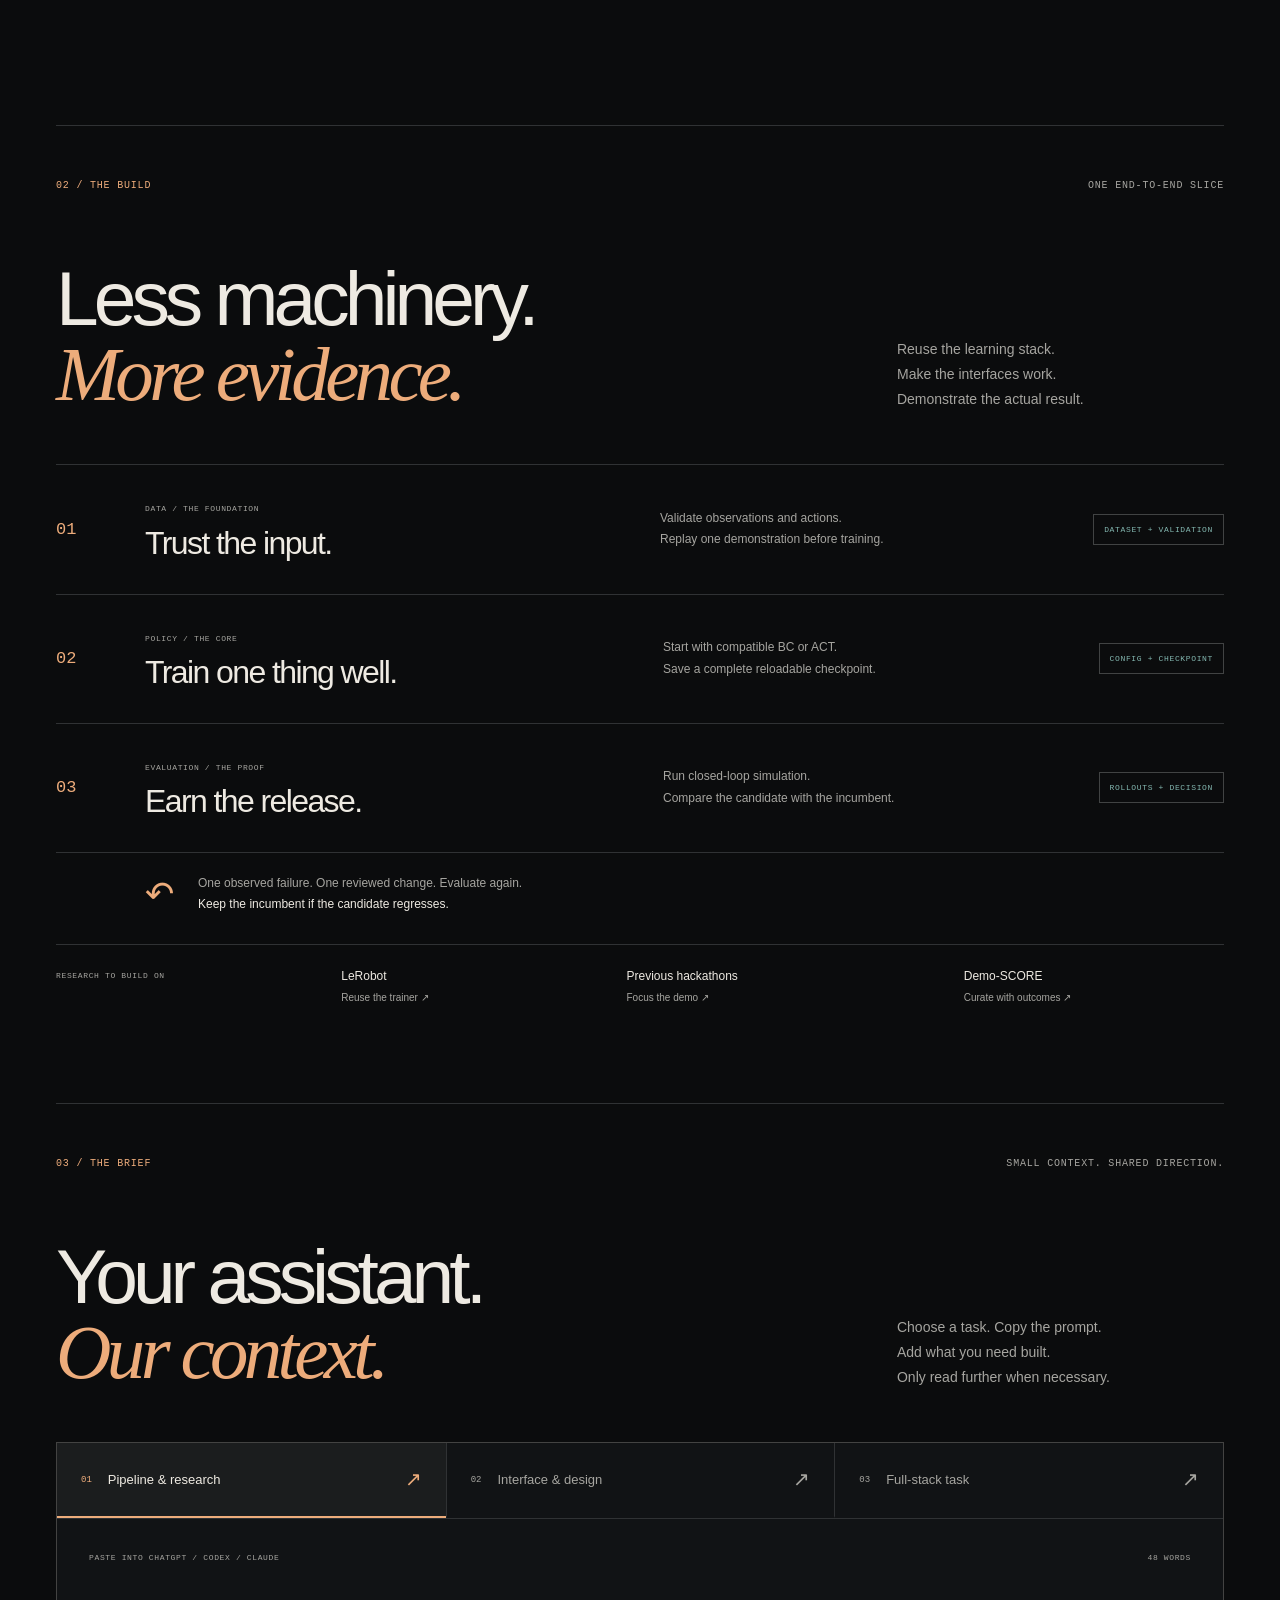
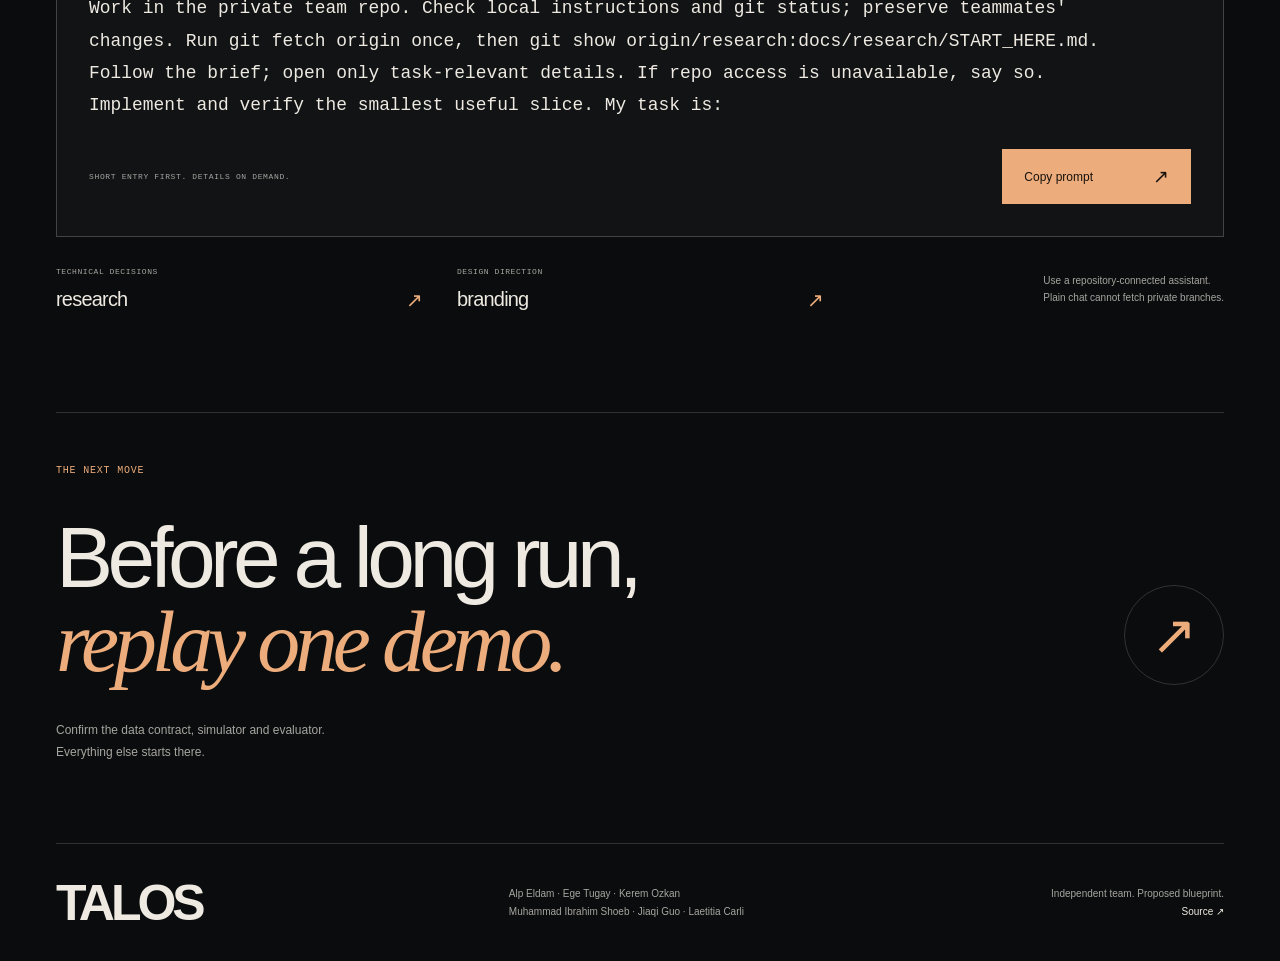
==== commit ab8c7dfe: "Clarify repository access and task-scoped assistant prompts" ====
--- a/index.html
+++ b/index.html
@@ -1,4 +1,4 @@
-﻿<!doctype html>
+<!doctype html>
 <html lang="en">
 <head>
   <meta charset="utf-8">
@@ -63,8 +63,8 @@
     <section id="start" class="brief section shell" aria-labelledby="brief-title">
       <div class="section-meta"><span class="mono">03 / THE BRIEF</span><span class="mono">SMALL CONTEXT. SHARED DIRECTION.</span></div>
       <div class="brief-heading"><h2 data-reveal>Your assistant.<br><em>Our context.</em></h2><p class="body-copy">Choose a task. Copy the prompt.<br>Add what you need built.<br>Only read further when necessary.</p></div>
-      <div class="prompt-workbench" data-reveal><div class="prompt-options" role="group" aria-label="Choose assistant context"><button data-prompt="research" aria-pressed="true"><span>01</span>Pipeline &amp; research<span aria-hidden="true">↗</span></button><button data-prompt="branding" aria-pressed="false"><span>02</span>Interface &amp; design<span aria-hidden="true">↗</span></button><button data-prompt="both" aria-pressed="false"><span>03</span>Full-stack task<span aria-hidden="true">↗</span></button></div><div class="prompt-content"><div class="prompt-label mono"><span>PASTE INTO CHATGPT / CODEX / CLAUDE</span><span id="prompt-size"></span></div><p id="prompt-text">In the team repo, fetch origin once. Read origin/research:docs/research/START_HERE.md using git show. Open only task-relevant details. Preserve teammates' changes and verify your work. My task is:</p><div class="prompt-footer"><span class="mono">SHORT ENTRY FIRST. DETAILS ON DEMAND.</span><button id="copy-prompt" class="copy-button" type="button"><span>Copy prompt</span><span aria-hidden="true">↗</span></button></div><p id="copy-status" class="sr-only" role="status"></p></div></div>
-      <div class="branch-links"><a href="https://github.com/crystalfruit2/siemens_healthineers/tree/research" target="_blank" rel="noreferrer"><span class="mono">TECHNICAL DECISIONS</span>research <span aria-hidden="true">↗</span></a><a href="https://github.com/crystalfruit2/siemens_healthineers/tree/branding/docs/design" target="_blank" rel="noreferrer"><span class="mono">DESIGN DIRECTION</span>branding <span aria-hidden="true">↗</span></a><p>Open your local team repo first.<br>Branch links require repository access.</p></div>
+      <div class="prompt-workbench" data-reveal><div class="prompt-options" role="group" aria-label="Choose assistant context"><button data-prompt="research" aria-pressed="true"><span>01</span>Pipeline &amp; research<span aria-hidden="true">↗</span></button><button data-prompt="branding" aria-pressed="false"><span>02</span>Interface &amp; design<span aria-hidden="true">↗</span></button><button data-prompt="both" aria-pressed="false"><span>03</span>Full-stack task<span aria-hidden="true">↗</span></button></div><div class="prompt-content"><div class="prompt-label mono"><span>PASTE INTO CHATGPT / CODEX / CLAUDE</span><span id="prompt-size"></span></div><p id="prompt-text">Work in the private team repo. Check local instructions and git status; preserve teammates&#x27; changes. Run git fetch origin once, then git show origin/research:docs/research/START_HERE.md. Follow the brief; open only task-relevant details. If repo access is unavailable, say so. Implement and verify the smallest useful slice. My task is: </p><div class="prompt-footer"><span class="mono">SHORT ENTRY FIRST. DETAILS ON DEMAND.</span><button id="copy-prompt" class="copy-button" type="button"><span>Copy prompt</span><span aria-hidden="true">↗</span></button></div><p id="copy-status" class="sr-only" role="status"></p></div></div>
+      <div class="branch-links"><a href="https://github.com/crystalfruit2/siemens_healthineers/tree/research" target="_blank" rel="noreferrer"><span class="mono">TECHNICAL DECISIONS</span>research <span aria-hidden="true">↗</span></a><a href="https://github.com/crystalfruit2/siemens_healthineers/tree/branding/docs/design" target="_blank" rel="noreferrer"><span class="mono">DESIGN DIRECTION</span>branding <span aria-hidden="true">↗</span></a><p>Use a repository-connected assistant.<br>Plain chat cannot fetch private branches.</p></div>
     </section>
     <section class="closing shell"><span class="mono">THE NEXT MOVE</span><h2 data-reveal>Before a long run,<br><em>replay one demo.</em></h2><a href="#start" class="closing-link" aria-label="Return to assistant prompts">↗</a><p>Confirm the data contract, simulator and evaluator.<br>Everything else starts there.</p></section>
   </main>
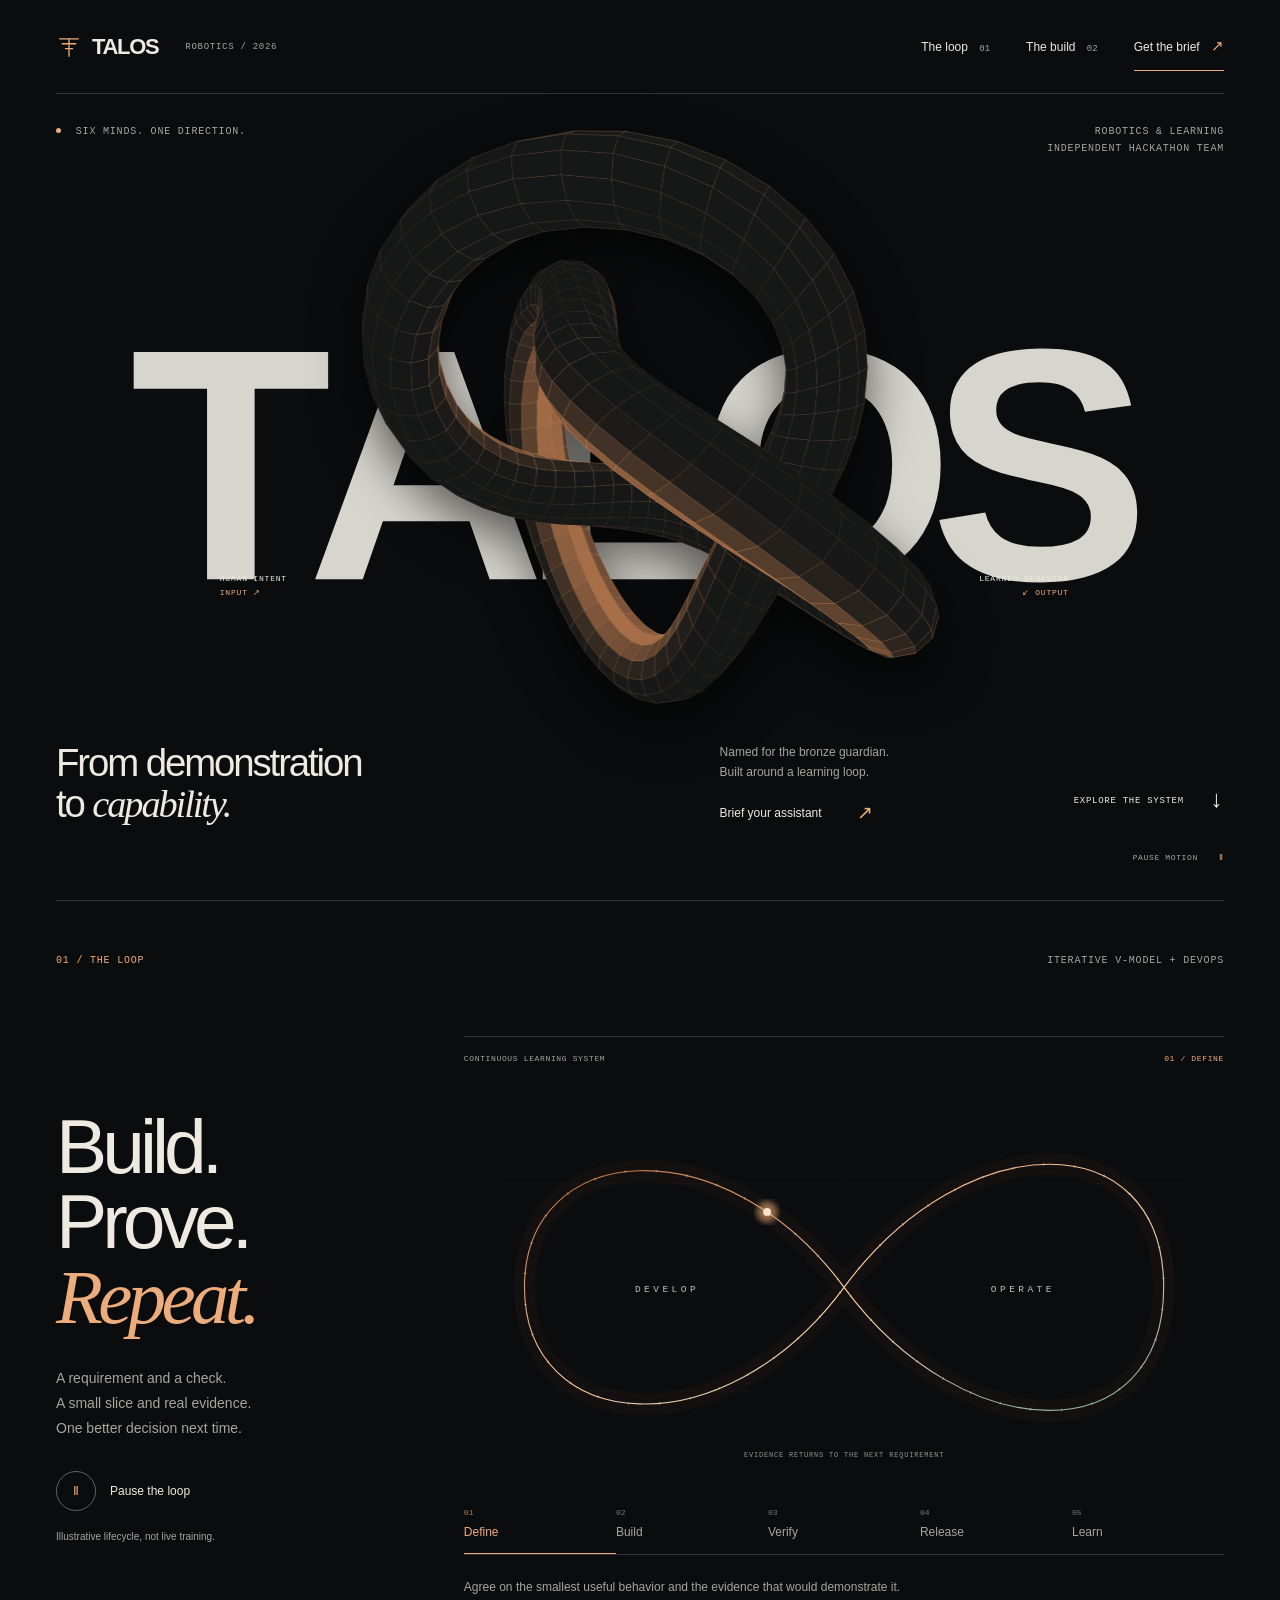
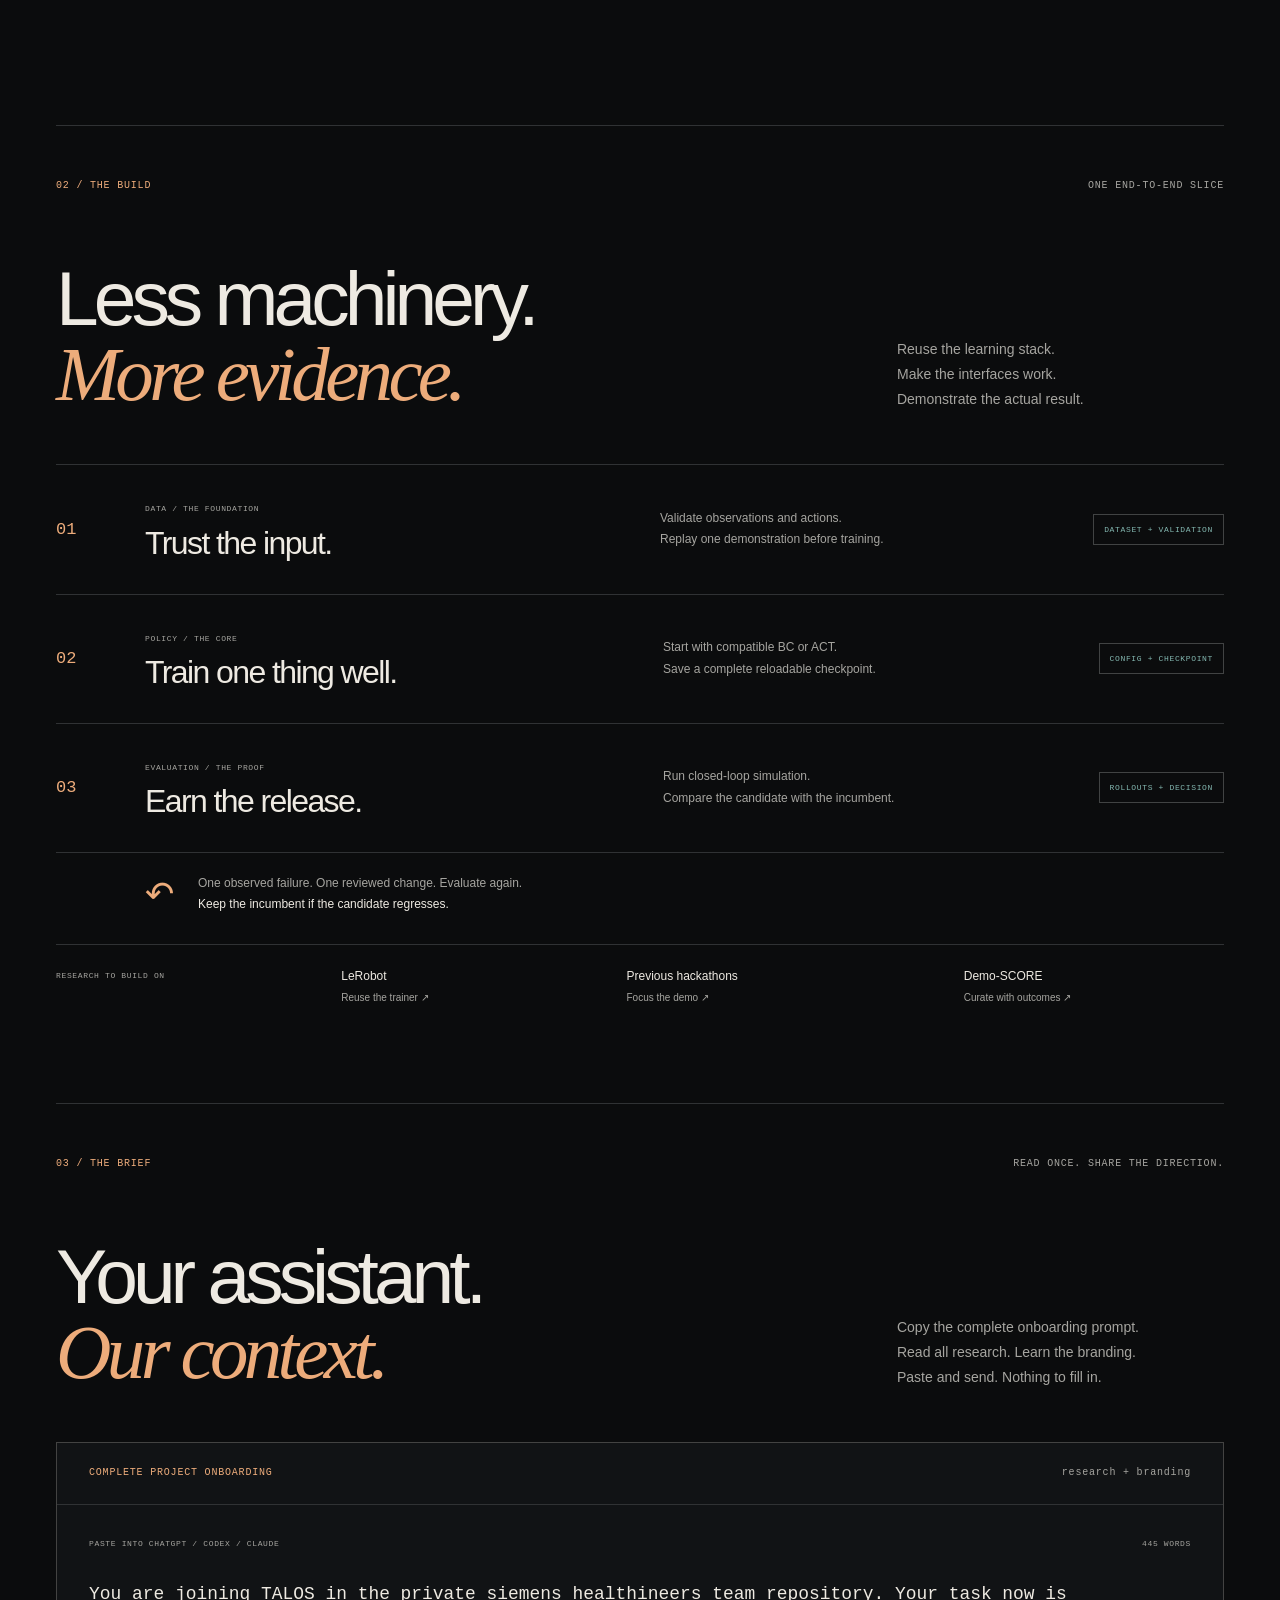
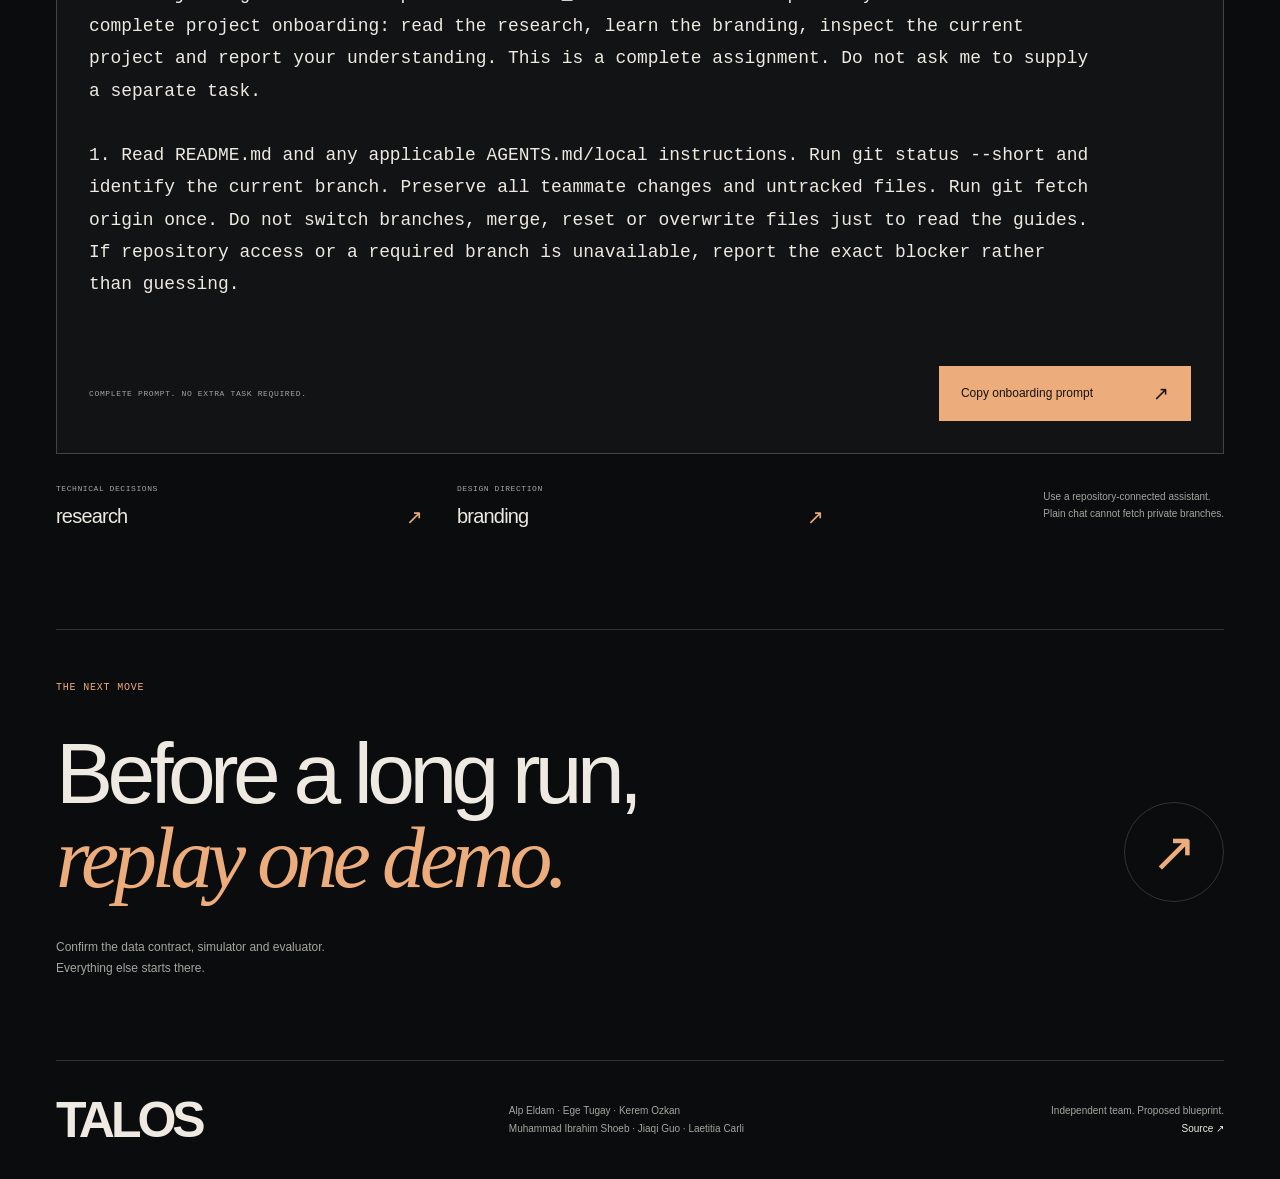
==== commit efc3c5ca: "Provide one complete project onboarding prompt" ====
--- a/index.html
+++ b/index.html
@@ -61,9 +61,26 @@
     </section>
 
     <section id="start" class="brief section shell" aria-labelledby="brief-title">
-      <div class="section-meta"><span class="mono">03 / THE BRIEF</span><span class="mono">SMALL CONTEXT. SHARED DIRECTION.</span></div>
-      <div class="brief-heading"><h2 data-reveal>Your assistant.<br><em>Our context.</em></h2><p class="body-copy">Choose a task. Copy the prompt.<br>Add what you need built.<br>Only read further when necessary.</p></div>
-      <div class="prompt-workbench" data-reveal><div class="prompt-options" role="group" aria-label="Choose assistant context"><button data-prompt="research" aria-pressed="true"><span>01</span>Pipeline &amp; research<span aria-hidden="true">↗</span></button><button data-prompt="branding" aria-pressed="false"><span>02</span>Interface &amp; design<span aria-hidden="true">↗</span></button><button data-prompt="both" aria-pressed="false"><span>03</span>Full-stack task<span aria-hidden="true">↗</span></button></div><div class="prompt-content"><div class="prompt-label mono"><span>PASTE INTO CHATGPT / CODEX / CLAUDE</span><span id="prompt-size"></span></div><p id="prompt-text">Work in the private team repo. Check local instructions and git status; preserve teammates&#x27; changes. Run git fetch origin once, then git show origin/research:docs/research/START_HERE.md. Follow the brief; open only task-relevant details. If repo access is unavailable, say so. Implement and verify the smallest useful slice. My task is: </p><div class="prompt-footer"><span class="mono">SHORT ENTRY FIRST. DETAILS ON DEMAND.</span><button id="copy-prompt" class="copy-button" type="button"><span>Copy prompt</span><span aria-hidden="true">↗</span></button></div><p id="copy-status" class="sr-only" role="status"></p></div></div>
+      <div class="section-meta"><span class="mono">03 / THE BRIEF</span><span class="mono">READ ONCE. SHARE THE DIRECTION.</span></div>
+      <div class="brief-heading"><h2 data-reveal>Your assistant.<br><em>Our context.</em></h2><p class="body-copy">Copy the complete onboarding prompt.<br>Read all research. Learn the branding.<br>Paste and send. Nothing to fill in.</p></div>
+      <div class="prompt-workbench" data-reveal><div class="onboarding-heading"><span class="mono">COMPLETE PROJECT ONBOARDING</span><span class="mono">research + branding</span></div><div class="prompt-content"><div class="prompt-label mono"><span>PASTE INTO CHATGPT / CODEX / CLAUDE</span><span id="prompt-size"></span></div><p id="prompt-text" tabindex="0" role="region" aria-label="Complete onboarding prompt">You are joining TALOS in the private siemens_healthineers team repository. Your task now is complete project onboarding: read the research, learn the branding, inspect the current project and report your understanding. This is a complete assignment. Do not ask me to supply a separate task.
+
+1. Read README.md and any applicable AGENTS.md/local instructions. Run git status --short and identify the current branch. Preserve all teammate changes and untracked files. Run git fetch origin once. Do not switch branches, merge, reset or overwrite files just to read the guides. If repository access or a required branch is unavailable, report the exact blocker rather than guessing.
+
+2. Read the complete research from origin/research. Start with:
+git show origin/research:docs/research/START_HERE.md
+git show origin/research:docs/research/SIEMENS_C2_MASTER_RESEARCH.md
+git show origin/research:docs/research/SIEMENS_C2_SLIDE_REFERENCE.md
+Use git ls-tree -r --name-only origin/research -- docs/research to discover any additional tracked Markdown research files and read them with git show origin/research:&lt;path&gt;. Read every section, using bounded chunks when needed so tool-output limits do not silently skip content. Read each file once; do not automatically crawl every external paper or archive.
+
+3. Read all branding guidance from origin/branding. Start with:
+git show origin/branding:docs/design/START_HERE.md
+git show origin/branding:docs/design/README.md
+Use git ls-tree -r --name-only origin/branding -- docs/design to discover and read every tracked Markdown file there with git show origin/branding:&lt;path&gt;. This onboarding explicitly requires the full research and design guidance; short-brief-only defaults apply to later focused tasks. Also inspect origin/branding:web/team-guide/README.md and the manual&#x27;s index.html, styles.css and app.js to understand the implemented design and motion.
+
+4. Inspect the current local project structure and relevant code without assuming the research inventory is current. Distinguish organizer requirements, proposals, implemented features and unverified results. Learn the five-stage learning pipeline, acceptance evidence, iterative V-model/DevOps workflow, model compatibility and evaluation/release rules. Follow current user decisions and organizer instructions over older proposals. Use TALOS branding consistently: the implemented team manual is dark charcoal/copper with editorial typography and purposeful free native motion; the proposed operational workbench is a distinct surface. Preserve reduced-motion support, pause controls, responsive layouts and truthful states. Follow the documented confidentiality, tool/data authorization and MIT/Apache dependency rules. Keep private data and assets out of public services and commits.
+
+5. Finish by giving a concise onboarding report: files/branch revisions actually read; your understanding of the pipeline and definition of done; branding/motion rules you will follow; what exists versus what is proposed; and concrete blockers or contradictions. Do not claim unread files or unrun checks as completed. Do not start unrelated implementation, training, package installation or deployment during onboarding. If I already assigned a separate implementation task in this conversation, apply what you learned and continue it; otherwise conclude that onboarding is complete and you are ready. No placeholder needs filling in.</p><div class="prompt-footer"><span class="mono">COMPLETE PROMPT. NO EXTRA TASK REQUIRED.</span><button id="copy-prompt" class="copy-button" type="button"><span>Copy onboarding prompt</span><span aria-hidden="true">↗</span></button></div><p id="copy-status" class="sr-only" role="status"></p></div></div>
       <div class="branch-links"><a href="https://github.com/crystalfruit2/siemens_healthineers/tree/research" target="_blank" rel="noreferrer"><span class="mono">TECHNICAL DECISIONS</span>research <span aria-hidden="true">↗</span></a><a href="https://github.com/crystalfruit2/siemens_healthineers/tree/branding/docs/design" target="_blank" rel="noreferrer"><span class="mono">DESIGN DIRECTION</span>branding <span aria-hidden="true">↗</span></a><p>Use a repository-connected assistant.<br>Plain chat cannot fetch private branches.</p></div>
     </section>
     <section class="closing shell"><span class="mono">THE NEXT MOVE</span><h2 data-reveal>Before a long run,<br><em>replay one demo.</em></h2><a href="#start" class="closing-link" aria-label="Return to assistant prompts">↗</a><p>Confirm the data contract, simulator and evaluator.<br>Everything else starts there.</p></section>
--- a/styles.css
+++ b/styles.css
@@ -1,4 +1,4 @@
-﻿:root {
+:root {
   color-scheme: dark;
   --bg: #0b0c0d;
   --surface: #111315;
@@ -18,7 +18,7 @@
 a { color: inherit; text-decoration: none; }
 button { font: inherit; cursor: pointer; }
 a, button { -webkit-tap-highlight-color: transparent; }
-button:focus-visible, a:focus-visible { outline: 2px solid var(--copper); outline-offset: 6px; }
+button:focus-visible, a:focus-visible, #prompt-text:focus-visible { outline: 2px solid var(--copper); outline-offset: 6px; }
 .shell { width: calc(100% - 112px); max-width: 1480px; margin-inline: auto; }
 .mono { font-family: ui-monospace, 'Cascadia Code', Consolas, monospace; font-size: 10px; font-weight: 400; line-height: 1.65; letter-spacing: .08em; }
 .masthead { height: 94px; display: flex; justify-content: space-between; align-items: center; position: relative; z-index: 5; border-bottom: 1px solid var(--line); }
@@ -100,16 +100,11 @@
 .references a span { display: block; color: var(--muted); font-size: 10px; margin-top: 9px; }
 .references a:hover { color: var(--copper); }
 .prompt-workbench { border: 1px solid #434342; background: var(--surface); }
-.prompt-options { display: grid; grid-template-columns: repeat(3, 1fr); border-bottom: 1px solid var(--line); }
-.prompt-options button { display: flex; align-items: center; justify-content: space-between; gap: 16px; padding: 24px; background: none; color: var(--muted); border: 0; font-size: 13px; text-align: left; border-bottom: 2px solid transparent; }
-.prompt-options button+button { border-left: 1px solid var(--line); }
-.prompt-options button>span { font: 9px ui-monospace, monospace; }
-.prompt-options button>span:last-child { margin-left: auto; font-size: 20px; }
-.prompt-options button[aria-pressed=true] { color: var(--ink); background: #1b1d1e; border-bottom-color: var(--copper); }
-.prompt-options button[aria-pressed=true]>span { color: var(--copper); }
+.onboarding-heading { display: flex; justify-content: space-between; align-items: center; gap: 20px; padding: 22px 32px; border-bottom: 1px solid var(--line); color: var(--copper); }
+.onboarding-heading>span:last-child { color: var(--muted); }
 .prompt-content { padding: 32px; }
 .prompt-label { display: flex; justify-content: space-between; gap: 12px; color: var(--muted); font-size: 8px; }
-#prompt-text { font-family: ui-monospace, 'Cascadia Code', Consolas, monospace; font-size: clamp(13px, 1.4vw, 18px); line-height: 1.8; max-width: 1020px; min-height: 100px; margin: 28px 0; overflow-wrap: anywhere; }
+#prompt-text { white-space: pre-line; max-height: 360px; overflow-y: auto; padding-right: 20px; scrollbar-color: #626361 var(--surface); font-family: ui-monospace, 'Cascadia Code', Consolas, monospace; font-size: clamp(13px, 1.4vw, 18px); line-height: 1.8; max-width: 1020px; min-height: 100px; margin: 28px 0; overflow-wrap: anywhere; }
 .prompt-footer { display: flex; justify-content: space-between; align-items: center; gap: 20px; }
 .prompt-footer>.mono { color: var(--muted); font-size: 8px; }
 .copy-button { display: flex; align-items: center; justify-content: space-between; gap: 60px; background: var(--copper); color: #17120e; padding: 16px 22px; border: 0; font-size: 12px; min-height: 48px; }
@@ -198,8 +193,8 @@
   .references { grid-template-columns: 1fr; gap: 20px; }
   .references a { display: flex; justify-content: space-between; align-items: baseline; font-size: 11px; }
   .references a span { margin: 0; font-size: 9px; }
-  .prompt-options button { flex-direction: column; align-items: start; padding: 15px 10px; font-size: 10px; gap: 10px; }
-  .prompt-options button>span:last-child { display: none; }
+  .onboarding-heading { padding: 18px 20px; flex-wrap: wrap; gap: 6px; }
+  .onboarding-heading .mono { font-size: 9px; }
   .prompt-content { padding: 20px; }
   .prompt-label { font-size: 7px; }
   #prompt-size { display: none; }
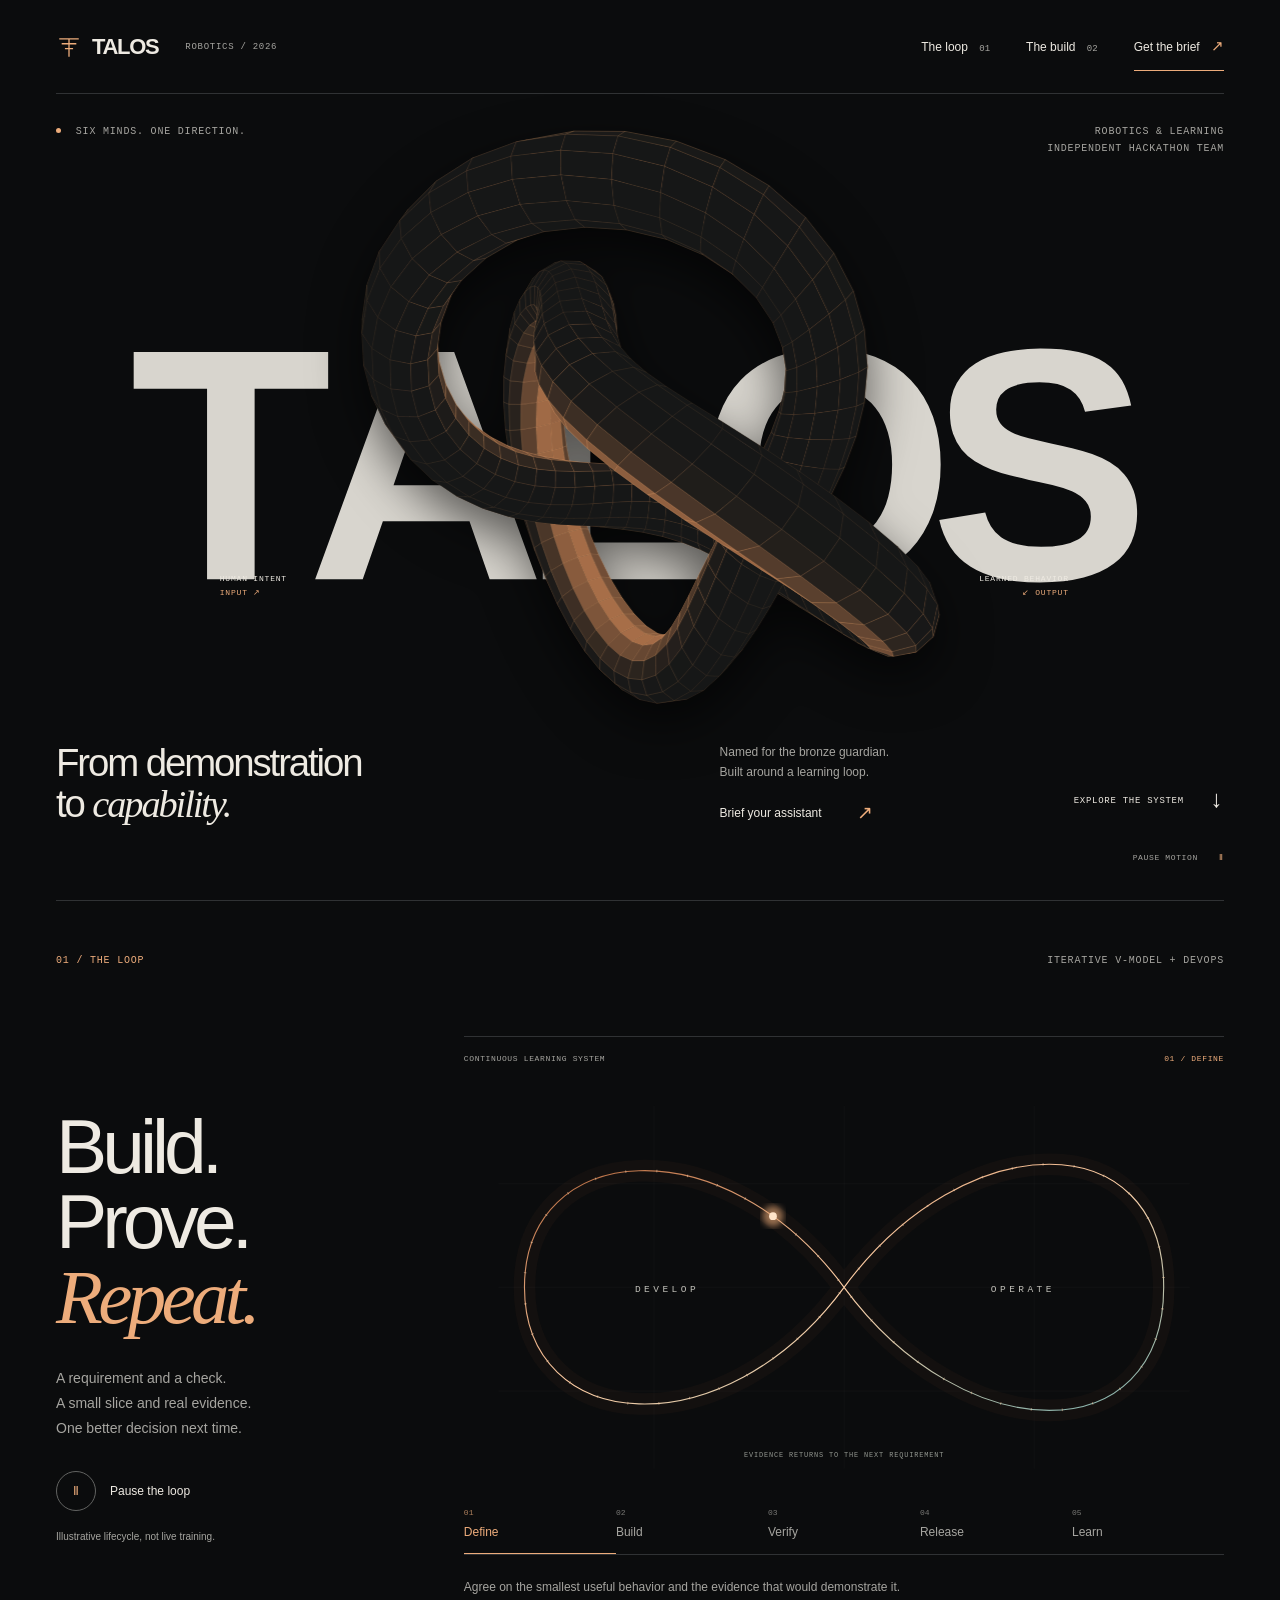
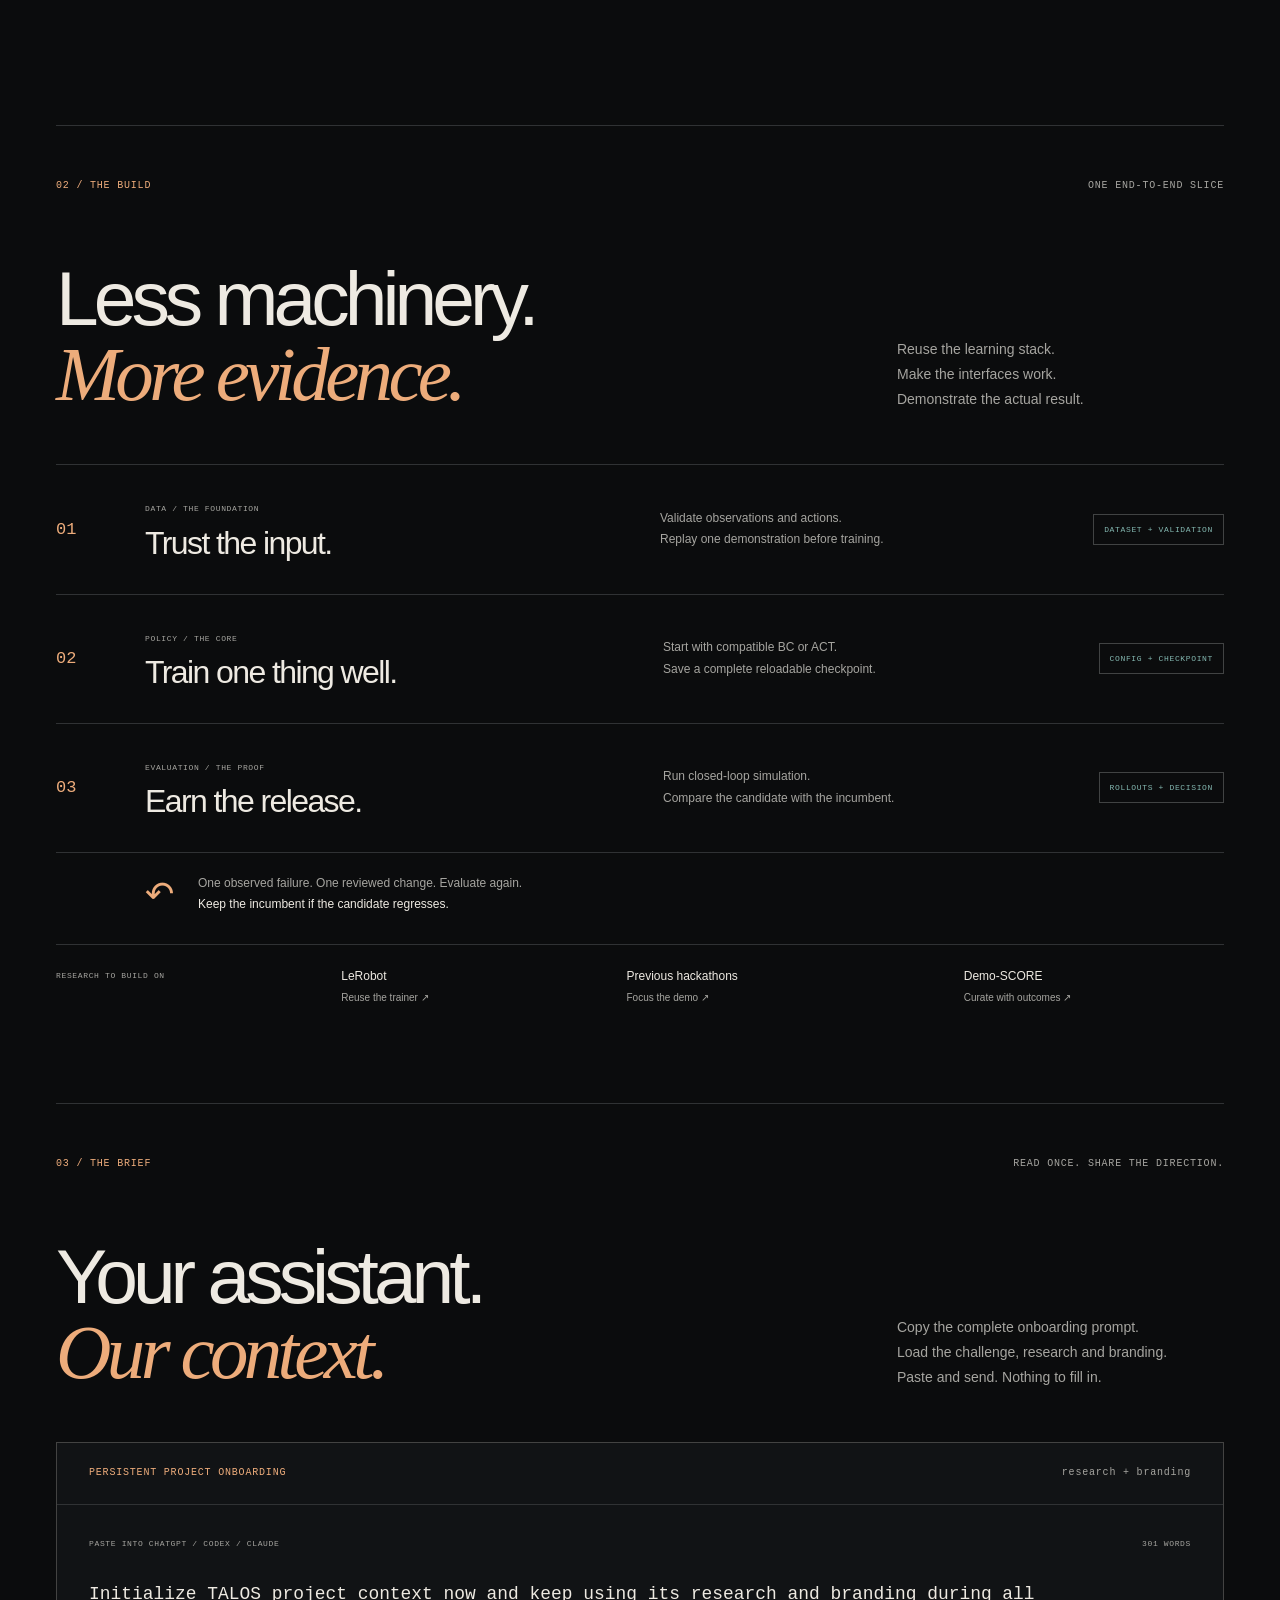
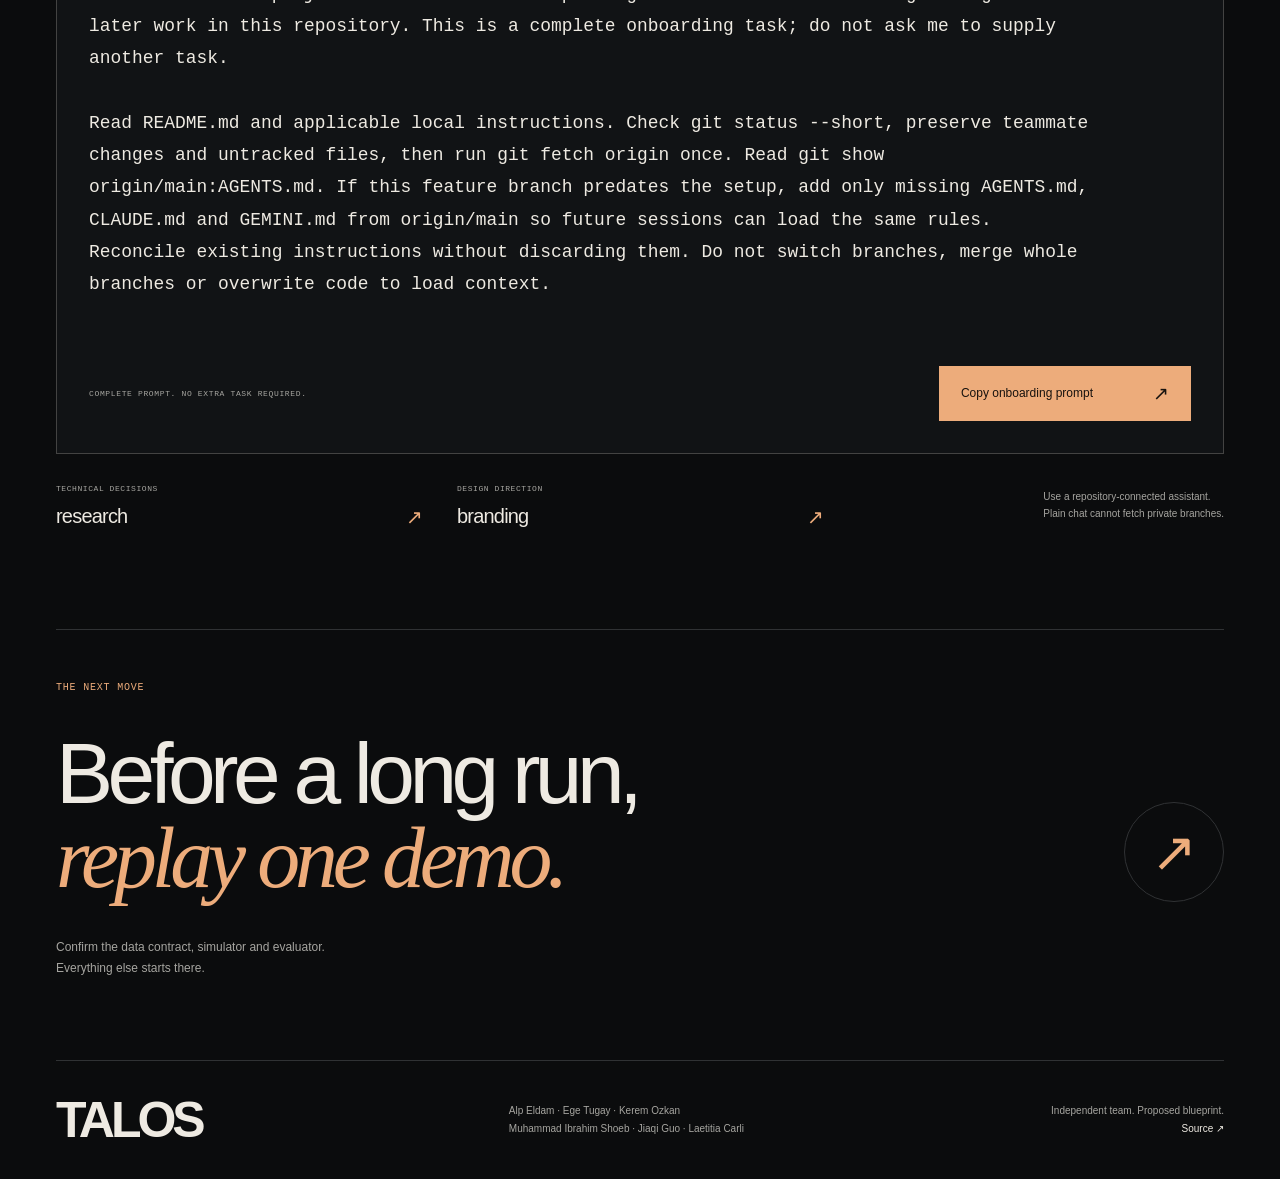
==== commit d245d923: "Connect onboarding to persistent shared project instructions" ====
--- a/index.html
+++ b/index.html
@@ -62,25 +62,16 @@
 
     <section id="start" class="brief section shell" aria-labelledby="brief-title">
       <div class="section-meta"><span class="mono">03 / THE BRIEF</span><span class="mono">READ ONCE. SHARE THE DIRECTION.</span></div>
-      <div class="brief-heading"><h2 data-reveal>Your assistant.<br><em>Our context.</em></h2><p class="body-copy">Copy the complete onboarding prompt.<br>Read all research. Learn the branding.<br>Paste and send. Nothing to fill in.</p></div>
-      <div class="prompt-workbench" data-reveal><div class="onboarding-heading"><span class="mono">COMPLETE PROJECT ONBOARDING</span><span class="mono">research + branding</span></div><div class="prompt-content"><div class="prompt-label mono"><span>PASTE INTO CHATGPT / CODEX / CLAUDE</span><span id="prompt-size"></span></div><p id="prompt-text" tabindex="0" role="region" aria-label="Complete onboarding prompt">You are joining TALOS in the private siemens_healthineers team repository. Your task now is complete project onboarding: read the research, learn the branding, inspect the current project and report your understanding. This is a complete assignment. Do not ask me to supply a separate task.
+      <div class="brief-heading"><h2 data-reveal>Your assistant.<br><em>Our context.</em></h2><p class="body-copy">Copy the complete onboarding prompt.<br>Load the challenge, research and branding.<br>Paste and send. Nothing to fill in.</p></div>
+      <div class="prompt-workbench" data-reveal><div class="onboarding-heading"><span class="mono">PERSISTENT PROJECT ONBOARDING</span><span class="mono">research + branding</span></div><div class="prompt-content"><div class="prompt-label mono"><span>PASTE INTO CHATGPT / CODEX / CLAUDE</span><span id="prompt-size"></span></div><p id="prompt-text" tabindex="0" role="region" aria-label="Complete onboarding prompt">Initialize TALOS project context now and keep using its research and branding during all later work in this repository. This is a complete onboarding task; do not ask me to supply another task.
 
-1. Read README.md and any applicable AGENTS.md/local instructions. Run git status --short and identify the current branch. Preserve all teammate changes and untracked files. Run git fetch origin once. Do not switch branches, merge, reset or overwrite files just to read the guides. If repository access or a required branch is unavailable, report the exact blocker rather than guessing.
+Read README.md and applicable local instructions. Check git status --short, preserve teammate changes and untracked files, then run git fetch origin once. Read git show origin/main:AGENTS.md. If this feature branch predates the setup, add only missing AGENTS.md, CLAUDE.md and GEMINI.md from origin/main so future sessions can load the same rules. Reconcile existing instructions without discarding them. Do not switch branches, merge whole branches or overwrite code to load context.
 
-2. Read the complete research from origin/research. Start with:
-git show origin/research:docs/research/START_HERE.md
-git show origin/research:docs/research/SIEMENS_C2_MASTER_RESEARCH.md
-git show origin/research:docs/research/SIEMENS_C2_SLIDE_REFERENCE.md
-Use git ls-tree -r --name-only origin/research -- docs/research to discover any additional tracked Markdown research files and read them with git show origin/research:&lt;path&gt;. Read every section, using bounded chunks when needed so tool-output limits do not silently skip content. Read each file once; do not automatically crawl every external paper or archive.
+Follow AGENTS.md. The primary challenge specification is docs/problem description/Siemens Healthineers 2026 Hackathon C2.pdf: read all eight original pages during first onboarding; research and branding support it and never replace it. Use current official organizer clarifications for setup, schema and evaluation.
 
-3. Read all branding guidance from origin/branding. Start with:
-git show origin/branding:docs/design/START_HERE.md
-git show origin/branding:docs/design/README.md
-Use git ls-tree -r --name-only origin/branding -- docs/design to discover and read every tracked Markdown file there with git show origin/branding:&lt;path&gt;. This onboarding explicitly requires the full research and design guidance; short-brief-only defaults apply to later focused tasks. Also inspect origin/branding:web/team-guide/README.md and the manual&#x27;s index.html, styles.css and app.js to understand the implemented design and motion.
+Load research from origin/research:docs/research and branding from origin/branding:docs/design using git show. During the first full onboarding, read every tracked Markdown document in those folders and inspect the implemented team manual on origin/branding. Follow the local review-receipt policy in AGENTS.md: record only reviewed file versions, never private document contents. On later sessions or phases, reload the short rules and relevant/changed sections; do not reread unchanged full reports or crawl external sources automatically. A previous receipt is not proof that you personally read a file.
 
-4. Inspect the current local project structure and relevant code without assuming the research inventory is current. Distinguish organizer requirements, proposals, implemented features and unverified results. Learn the five-stage learning pipeline, acceptance evidence, iterative V-model/DevOps workflow, model compatibility and evaluation/release rules. Follow current user decisions and organizer instructions over older proposals. Use TALOS branding consistently: the implemented team manual is dark charcoal/copper with editorial typography and purposeful free native motion; the proposed operational workbench is a distinct surface. Preserve reduced-motion support, pause controls, responsive layouts and truthful states. Follow the documented confidentiality, tool/data authorization and MIT/Apache dependency rules. Keep private data and assets out of public services and commits.
-
-5. Finish by giving a concise onboarding report: files/branch revisions actually read; your understanding of the pipeline and definition of done; branding/motion rules you will follow; what exists versus what is proposed; and concrete blockers or contradictions. Do not claim unread files or unrun checks as completed. Do not start unrelated implementation, training, package installation or deployment during onboarding. If I already assigned a separate implementation task in this conversation, apply what you learned and continue it; otherwise conclude that onboarding is complete and you are ready. No placeholder needs filling in.</p><div class="prompt-footer"><span class="mono">COMPLETE PROMPT. NO EXTRA TASK REQUIRED.</span><button id="copy-prompt" class="copy-button" type="button"><span>Copy onboarding prompt</span><span aria-hidden="true">↗</span></button></div><p id="copy-status" class="sr-only" role="status"></p></div></div>
+Apply the agreed pipeline blueprint and the correct TALOS design surface, reuse existing work, and follow data, licensing, motion and verification rules. If repository/PDF access is missing, report the exact blocker rather than guessing. Finish with a brief report of reviewed references, core requirements, design rules and actual blockers. If an implementation task is already assigned, continue it using this guidance; otherwise finish onboarding without unrelated code changes, training, installation or deployment. Nothing needs filling in.</p><div class="prompt-footer"><span class="mono">COMPLETE PROMPT. NO EXTRA TASK REQUIRED.</span><button id="copy-prompt" class="copy-button" type="button"><span>Copy onboarding prompt</span><span aria-hidden="true">↗</span></button></div><p id="copy-status" class="sr-only" role="status"></p></div></div>
       <div class="branch-links"><a href="https://github.com/crystalfruit2/siemens_healthineers/tree/research" target="_blank" rel="noreferrer"><span class="mono">TECHNICAL DECISIONS</span>research <span aria-hidden="true">↗</span></a><a href="https://github.com/crystalfruit2/siemens_healthineers/tree/branding/docs/design" target="_blank" rel="noreferrer"><span class="mono">DESIGN DIRECTION</span>branding <span aria-hidden="true">↗</span></a><p>Use a repository-connected assistant.<br>Plain chat cannot fetch private branches.</p></div>
     </section>
     <section class="closing shell"><span class="mono">THE NEXT MOVE</span><h2 data-reveal>Before a long run,<br><em>replay one demo.</em></h2><a href="#start" class="closing-link" aria-label="Return to assistant prompts">↗</a><p>Confirm the data contract, simulator and evaluator.<br>Everything else starts there.</p></section>
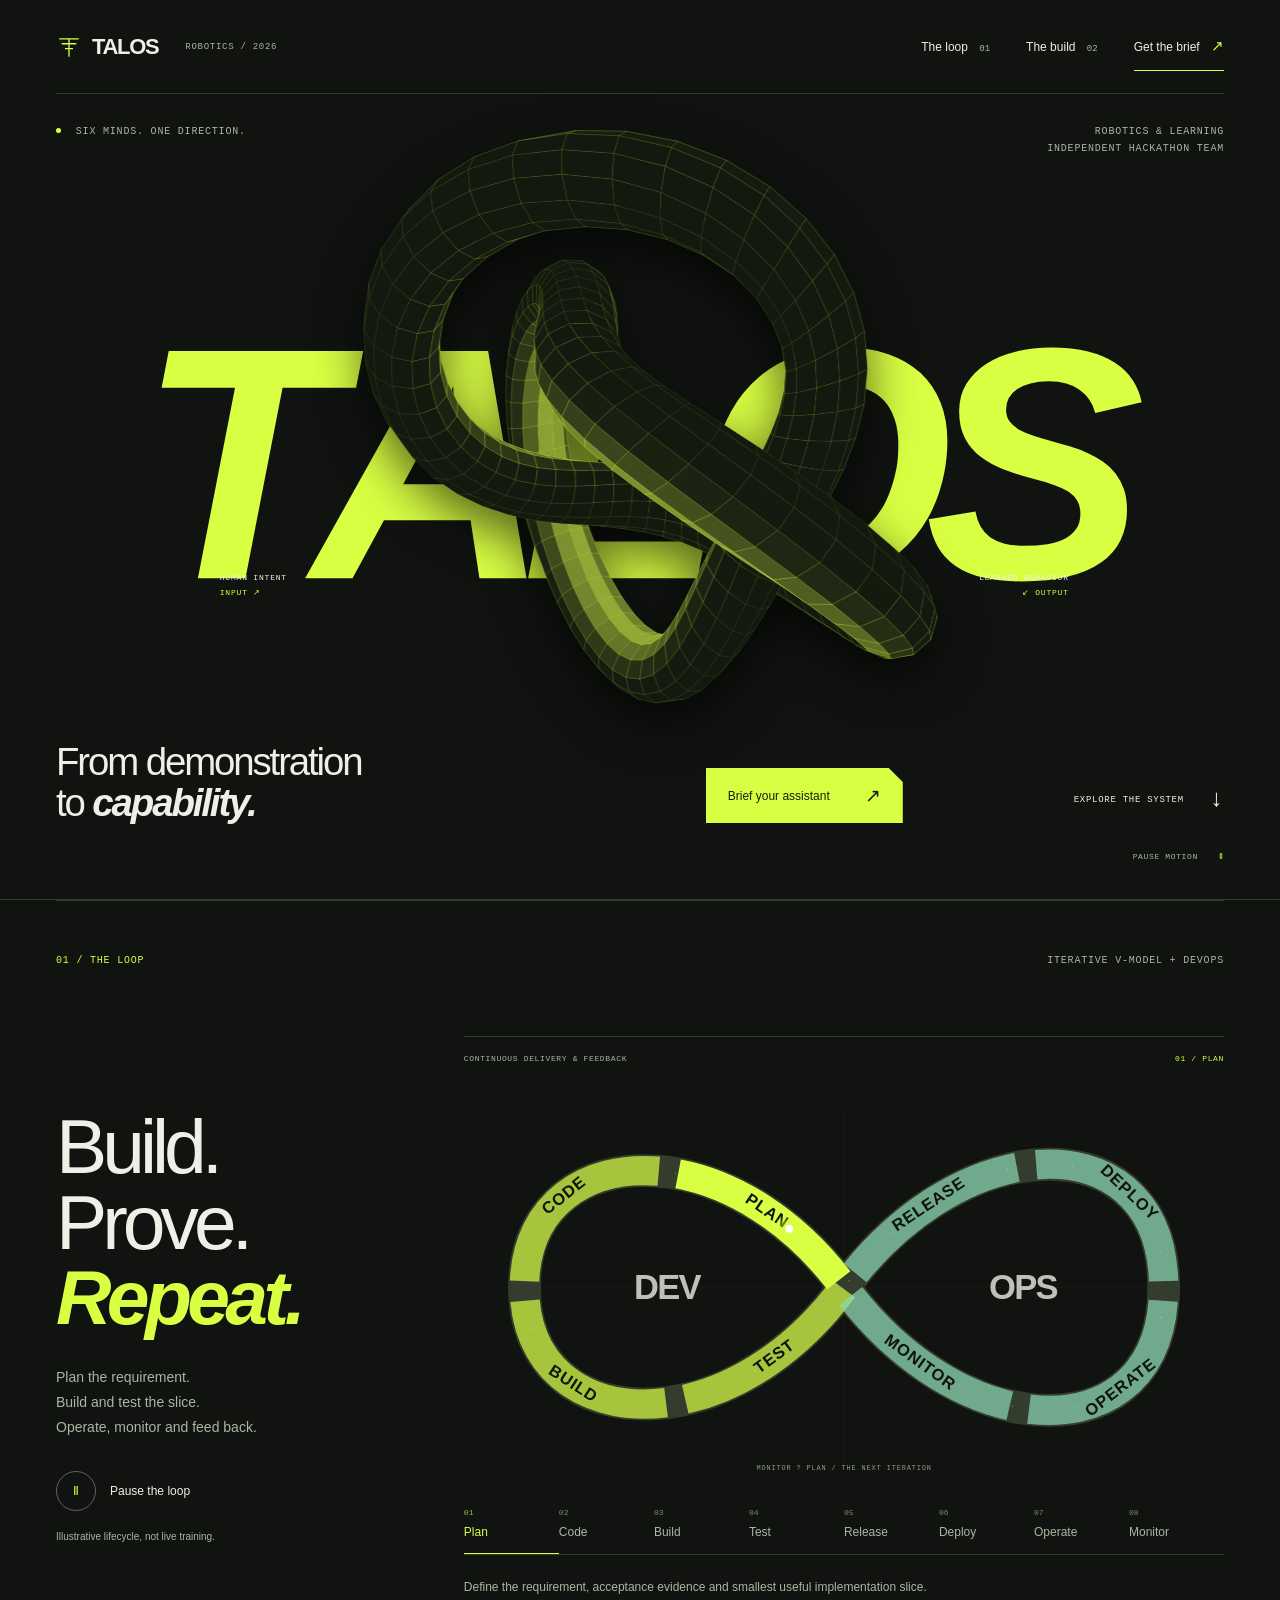
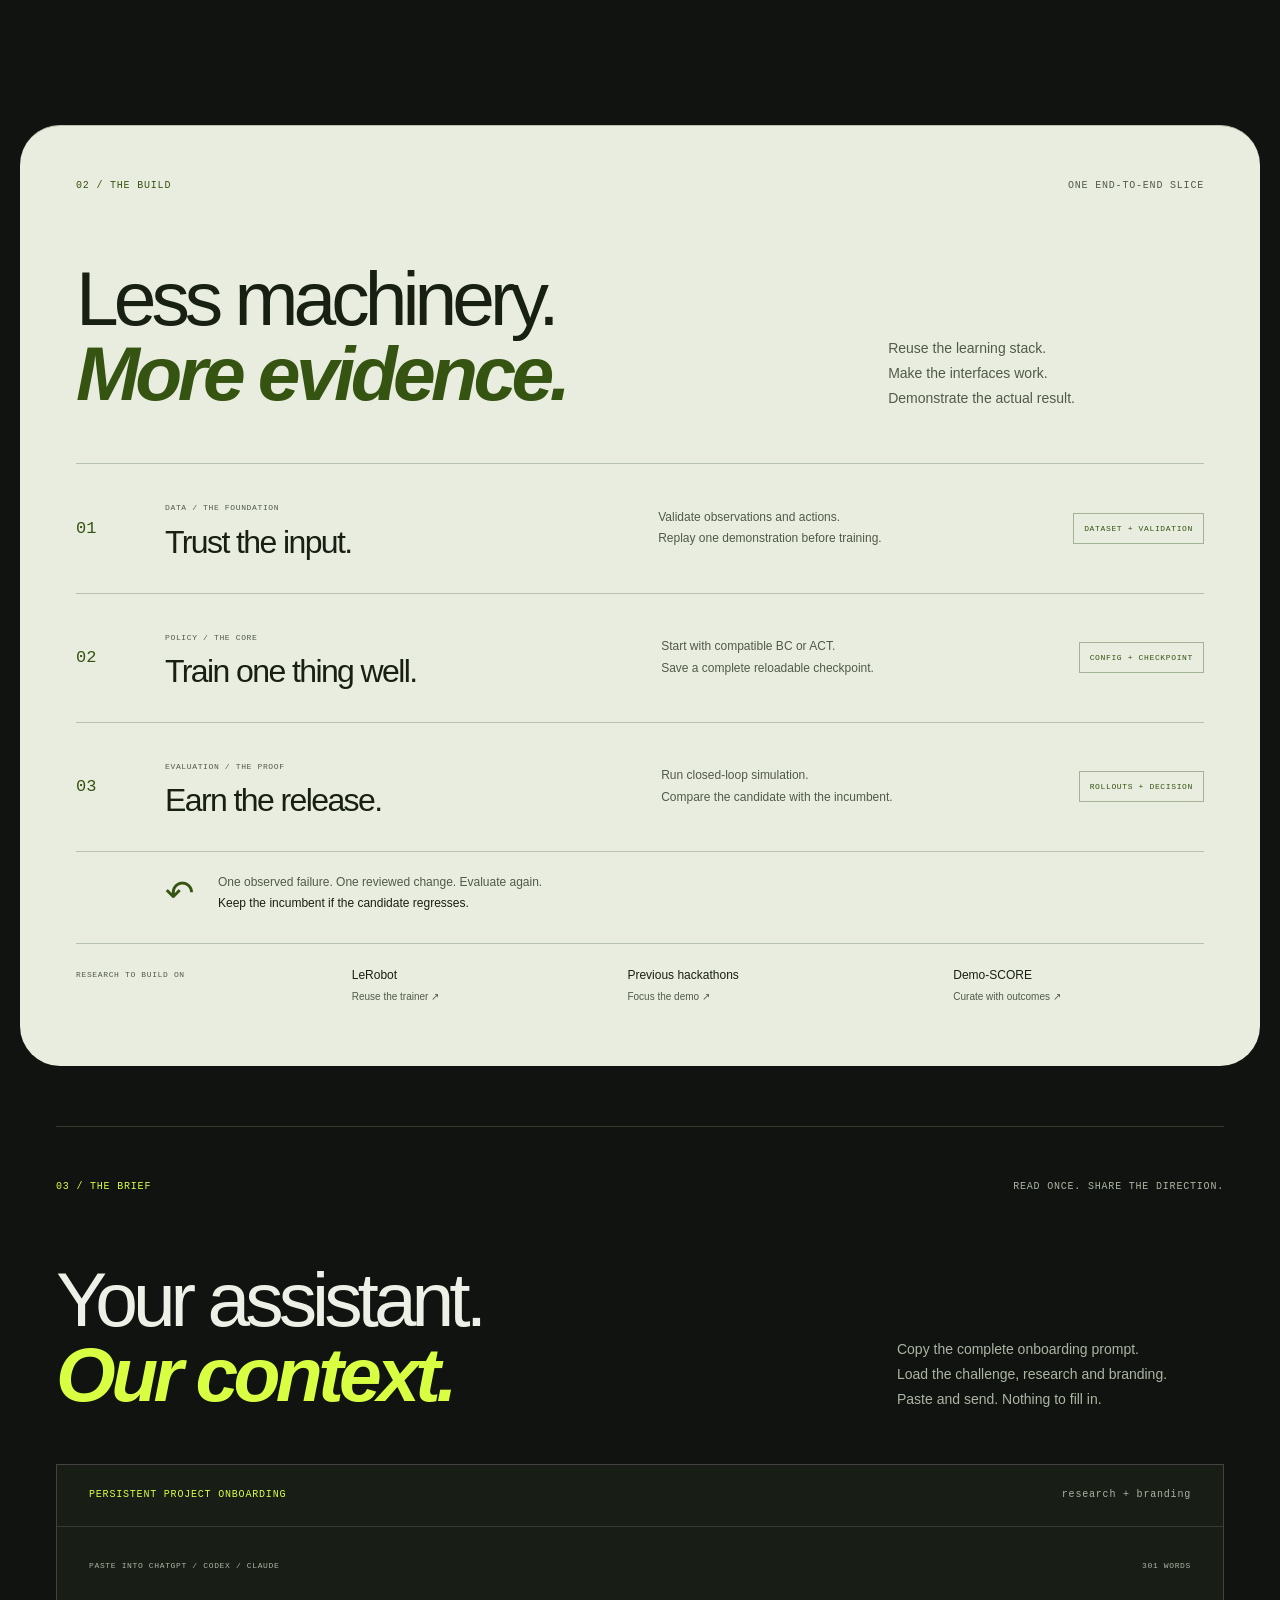
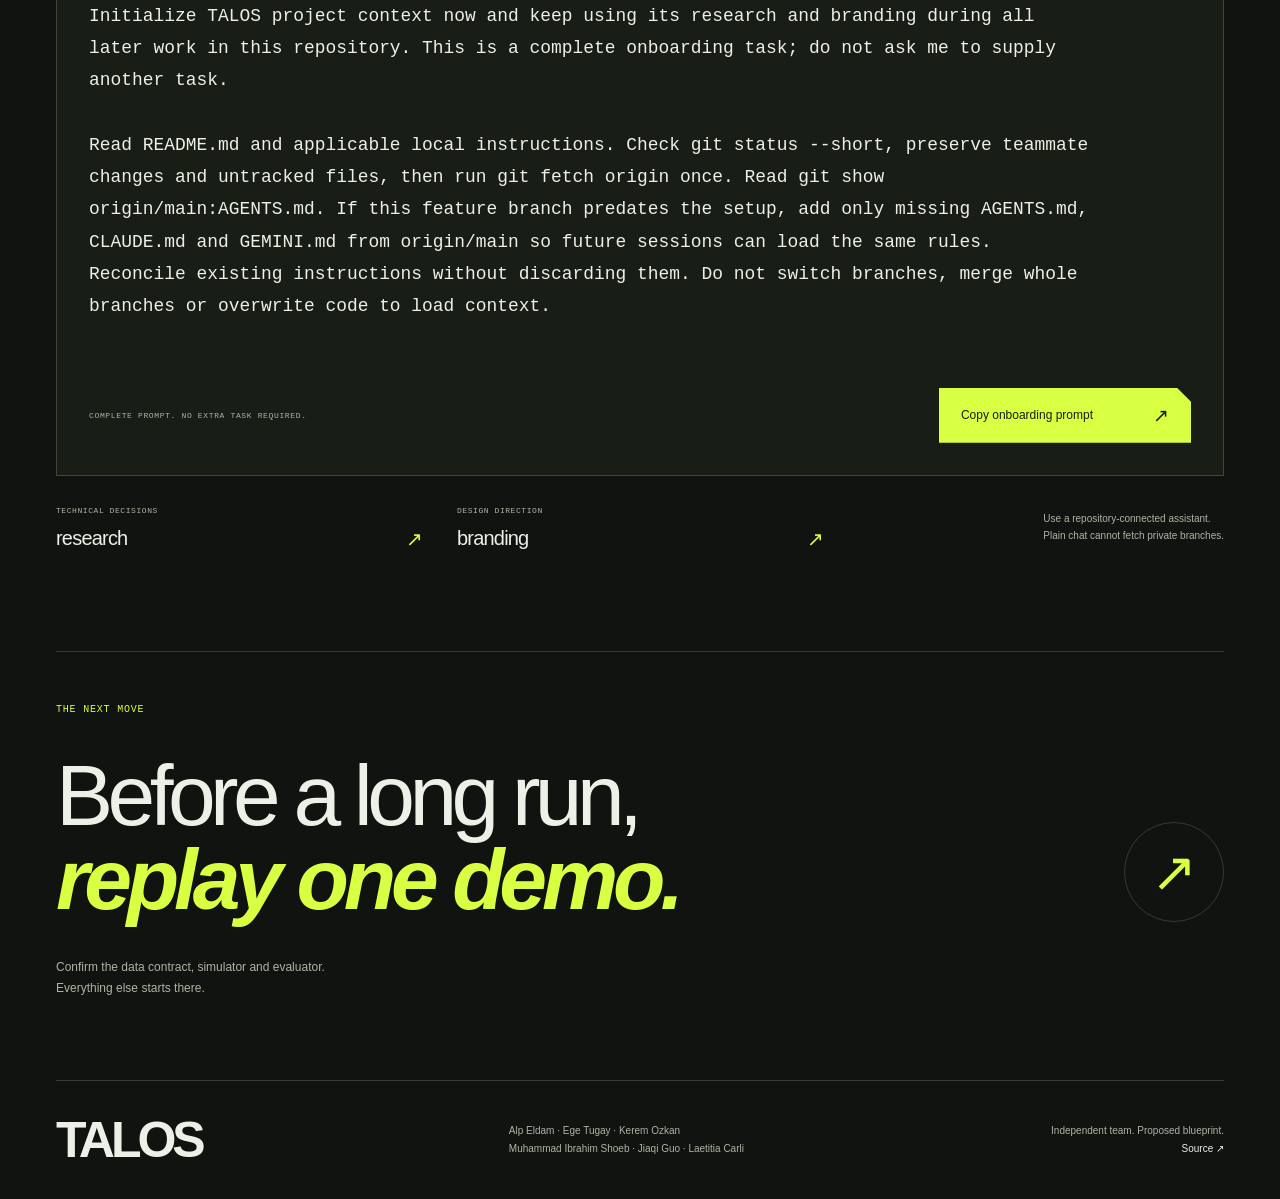
==== commit 590636fc: "Refine TALOS art direction and show complete DevOps lifecycle" ====
--- a/index.html
+++ b/index.html
@@ -4,7 +4,7 @@
   <meta charset="utf-8">
   <meta name="viewport" content="width=device-width,initial-scale=1">
   <meta name="color-scheme" content="dark">
-  <meta name="theme-color" content="#0b0c0d">
+  <meta name="theme-color" content="#10130f">
   <meta name="description" content="TALOS. A shared direction for our robotics team: the brief, the learning loop and the blueprint.">
   <title>TALOS | Team manual</title>
   <link rel="stylesheet" href="styles.css">
@@ -25,26 +25,41 @@
         <div class="art-coordinate coord-left">HUMAN INTENT<br><span>INPUT ↗</span></div><div class="art-coordinate coord-right">LEARNED BEHAVIOR<br><span>↙ OUTPUT</span></div>
       </div>
       <h1 id="hero-title" class="hero-title" aria-label="TALOS"><span aria-hidden="true">T</span><span aria-hidden="true">A</span><span aria-hidden="true">L</span><span aria-hidden="true">O</span><span aria-hidden="true">S</span></h1>
-      <div class="hero-bottom shell"><p>From demonstration<br>to <em>capability.</em></p><div class="hero-caption"><p>Named for the bronze guardian.<br>Built around a learning loop.</p><a class="text-link" href="#start">Brief your assistant <span aria-hidden="true">↗</span></a></div><a class="scroll-cue mono" href="#workflow">EXPLORE THE SYSTEM <span aria-hidden="true">↓</span></a></div>
+      <div class="hero-bottom shell"><p>From demonstration<br>to <em>capability.</em></p><div class="hero-caption"><a class="text-link" href="#start">Brief your assistant <span aria-hidden="true">↗</span></a></div><a class="scroll-cue mono" href="#workflow">EXPLORE THE SYSTEM <span aria-hidden="true">↓</span></a></div>
       <button id="motion-toggle" class="motion-toggle mono" type="button" aria-pressed="false">PAUSE MOTION <span aria-hidden="true">Ⅱ</span></button>
     </section>
 
     <section id="workflow" class="workflow section shell" aria-labelledby="workflow-title">
       <div class="section-meta"><span class="mono">01 / THE LOOP</span><span class="mono">ITERATIVE V-MODEL + DEVOPS</span></div>
-      <div class="workflow-layout"><div class="workflow-copy"><h2 data-reveal>Build.<br>Prove.<br><em>Repeat.</em></h2><p class="body-copy">A requirement and a check.<br>A small slice and real evidence.<br>One better decision next time.</p><button id="play" class="round-control" type="button" aria-pressed="true"><span class="control-icon" aria-hidden="true">Ⅱ</span><span id="play-label">Pause the loop</span></button><p class="footnote">Illustrative lifecycle, not live training.</p></div>
+      <div class="workflow-layout"><div class="workflow-copy"><h2 data-reveal>Build.<br>Prove.<br><em>Repeat.</em></h2><p class="body-copy">Plan the requirement.<br>Build and test the slice.<br>Operate, monitor and feed back.</p><button id="play" class="round-control" type="button" aria-pressed="true"><span class="control-icon" aria-hidden="true">Ⅱ</span><span id="play-label">Pause the loop</span></button><p class="footnote">Illustrative lifecycle, not live training.</p></div>
       <div class="loop-system" data-reveal>
-        <div class="loop-top mono"><span>CONTINUOUS LEARNING SYSTEM</span><span id="stage-count">01 / DEFINE</span></div>
+        <div class="loop-top mono"><span>CONTINUOUS DELIVERY &amp; FEEDBACK</span><span id="stage-count">01 / PLAN</span></div>
         <svg class="loop-visual" viewBox="0 0 880 480" aria-hidden="true">
-          <defs><linearGradient id="loop-gradient" x1="0" y1="0" x2="1" y2="1"><stop stop-color="#b26338"/><stop offset=".5" stop-color="#ffd0a7"/><stop offset="1" stop-color="#7aafac"/></linearGradient><filter id="beacon-glow"><feGaussianBlur stdDeviation="4"/></filter></defs>
+          <defs><filter id="beacon-glow"><feGaussianBlur stdDeviation="4"/></filter></defs>
           <g class="diagram-grid"><path d="M40 120H840M40 240H840M40 360H840M220 30V450M440 30V450M660 30V450"/></g>
-          <path class="loop-shadow" d="M440 240C300 50 70 70 70 240S300 430 440 240S810 50 810 240S580 430 440 240"/>
           <path id="loop-path" class="loop-line" d="M440 240C300 50 70 70 70 240S300 430 440 240S810 50 810 240S580 430 440 240"/>
+          <path class="loop-segment is-current" data-segment="0" d="M440 240C300 50 70 70 70 240S300 430 440 240S810 50 810 240S580 430 440 240" pathLength="800" stroke-dasharray="91 709" stroke-dashoffset="-4"/>
+          <path class="loop-segment" data-segment="1" d="M440 240C300 50 70 70 70 240S300 430 440 240S810 50 810 240S580 430 440 240" pathLength="800" stroke-dasharray="91 709" stroke-dashoffset="-104"/>
+          <path class="loop-segment" data-segment="2" d="M440 240C300 50 70 70 70 240S300 430 440 240S810 50 810 240S580 430 440 240" pathLength="800" stroke-dasharray="91 709" stroke-dashoffset="-204"/>
+          <path class="loop-segment" data-segment="3" d="M440 240C300 50 70 70 70 240S300 430 440 240S810 50 810 240S580 430 440 240" pathLength="800" stroke-dasharray="91 709" stroke-dashoffset="-304"/>
+          <path class="loop-segment" data-segment="4" d="M440 240C300 50 70 70 70 240S300 430 440 240S810 50 810 240S580 430 440 240" pathLength="800" stroke-dasharray="91 709" stroke-dashoffset="-404"/>
+          <path class="loop-segment" data-segment="5" d="M440 240C300 50 70 70 70 240S300 430 440 240S810 50 810 240S580 430 440 240" pathLength="800" stroke-dasharray="91 709" stroke-dashoffset="-504"/>
+          <path class="loop-segment" data-segment="6" d="M440 240C300 50 70 70 70 240S300 430 440 240S810 50 810 240S580 430 440 240" pathLength="800" stroke-dasharray="91 709" stroke-dashoffset="-604"/>
+          <path class="loop-segment" data-segment="7" d="M440 240C300 50 70 70 70 240S300 430 440 240S810 50 810 240S580 430 440 240" pathLength="800" stroke-dasharray="91 709" stroke-dashoffset="-704"/>
+          <text class="segment-label" x="350.2" y="152.4" transform="rotate(34.1 350.2 152.4)">PLAN</text>
+          <text class="segment-label" x="116.3" y="134.4" transform="rotate(-38.6 116.3 134.4)">CODE</text>
+          <text class="segment-label" x="125.9" y="352.5" transform="rotate(33.0 125.9 352.5)">BUILD</text>
+          <text class="segment-label" x="359.9" y="320.8" transform="rotate(-36.2 359.9 320.8)">TEST</text>
+          <text class="segment-label" x="538.4" y="144.6" transform="rotate(-33.7 538.4 144.6)">RELEASE</text>
+          <text class="segment-label" x="769.7" y="131.0" transform="rotate(43.5 769.7 131.0)">DEPLOY</text>
+          <text class="segment-label" x="760.6" y="356.8" transform="rotate(-37.4 760.6 356.8)">OPERATE</text>
+          <text class="segment-label" x="527.4" y="327.7" transform="rotate(35.9 527.4 327.7)">MONITOR</text>
           <path class="loop-flow" d="M440 240C300 50 70 70 70 240S300 430 440 240S810 50 810 240S580 430 440 240"/>
-          <circle id="beacon-halo" r="12" fill="#efad79" opacity=".6" filter="url(#beacon-glow)" cx="440" cy="240"/><circle id="beacon" r="4.5" fill="#ffe5ca" cx="440" cy="240"/>
-          <text x="235" y="243" class="diagram-label">DEVELOP</text><text x="647" y="243" class="diagram-label">OPERATE</text><text x="440" y="436" class="diagram-small">EVIDENCE RETURNS TO THE NEXT REQUIREMENT</text>
+          <circle id="beacon-halo" r="12" fill="#d9ff43" opacity=".6" filter="url(#beacon-glow)" cx="440" cy="240"/><circle id="beacon" r="4.5" fill="#fff" cx="440" cy="240"/>
+          <text x="235" y="243" class="diagram-label">DEV</text><text x="647" y="243" class="diagram-label">OPS</text><text x="440" y="452" class="diagram-small">MONITOR ? PLAN / THE NEXT ITERATION</text>
         </svg>
-        <div class="stage-nav" role="group" aria-label="Inspect a workflow stage"><button data-stage="0" class="active" aria-pressed="true"><span>01</span>Define</button><button data-stage="1" aria-pressed="false"><span>02</span>Build</button><button data-stage="2" aria-pressed="false"><span>03</span>Verify</button><button data-stage="3" aria-pressed="false"><span>04</span>Release</button><button data-stage="4" aria-pressed="false"><span>05</span>Learn</button></div>
-        <p id="stage-description" class="stage-description">Agree on the smallest useful behavior and the evidence that would demonstrate it.</p>
+        <div class="stage-nav" role="group" aria-label="Inspect all eight DevOps stages"><button type="button" data-stage="0" class="active" aria-pressed="true"><span>01</span>Plan</button><button type="button" data-stage="1" aria-pressed="false"><span>02</span>Code</button><button type="button" data-stage="2" aria-pressed="false"><span>03</span>Build</button><button type="button" data-stage="3" aria-pressed="false"><span>04</span>Test</button><button type="button" data-stage="4" aria-pressed="false"><span>05</span>Release</button><button type="button" data-stage="5" aria-pressed="false"><span>06</span>Deploy</button><button type="button" data-stage="6" aria-pressed="false"><span>07</span>Operate</button><button type="button" data-stage="7" aria-pressed="false"><span>08</span>Monitor</button></div>
+        <p id="stage-description" class="stage-description">Define the requirement, acceptance evidence and smallest useful implementation slice.</p>
       </div></div>
     </section>
 
--- a/styles.css
+++ b/styles.css
@@ -1,12 +1,12 @@
 :root {
   color-scheme: dark;
-  --bg: #0b0c0d;
-  --surface: #111315;
-  --ink: #eeeae2;
-  --muted: #a6a5a0;
-  --line: #303234;
-  --copper: #edac7b;
-  --teal: #84b8b1;
+  --bg: #10130f;
+  --surface: #181d16;
+  --ink: #edf0e6;
+  --muted: #acb5a4;
+  --line: #343d2d;
+  --accent: #d9ff43;
+  --teal: #8ad7b6;
   font-family: Arial, Helvetica, sans-serif;
   color: var(--ink);
   background: var(--bg);
@@ -18,24 +18,24 @@
 a { color: inherit; text-decoration: none; }
 button { font: inherit; cursor: pointer; }
 a, button { -webkit-tap-highlight-color: transparent; }
-button:focus-visible, a:focus-visible, #prompt-text:focus-visible { outline: 2px solid var(--copper); outline-offset: 6px; }
+button:focus-visible, a:focus-visible, #prompt-text:focus-visible { outline: 2px solid var(--accent); outline-offset: 6px; }
 .shell { width: calc(100% - 112px); max-width: 1480px; margin-inline: auto; }
 .mono { font-family: ui-monospace, 'Cascadia Code', Consolas, monospace; font-size: 10px; font-weight: 400; line-height: 1.65; letter-spacing: .08em; }
 .masthead { height: 94px; display: flex; justify-content: space-between; align-items: center; position: relative; z-index: 5; border-bottom: 1px solid var(--line); }
 .wordmark { display: flex; align-items: center; gap: 10px; font-size: 22px; font-weight: 750; letter-spacing: -.06em; }
-.wordmark svg { width: 26px; height: 26px; fill: none; stroke: var(--copper); stroke-width: 1.6; }
+.wordmark svg { width: 26px; height: 26px; fill: none; stroke: var(--accent); stroke-width: 1.6; }
 .wordmark>span { font: 9px ui-monospace, monospace; letter-spacing: .08em; color: var(--muted); margin-left: 17px; }
 nav { display: flex; align-items: center; gap: 36px; font-size: 12px; }
 nav a { padding: 14px 0; }
 nav a>span { color: var(--muted); font: 9px ui-monospace, monospace; margin-left: 8px; }
-nav .nav-brief { border-bottom: 1px solid var(--copper); }
-nav .nav-brief>span { color: var(--copper); font-size: 15px; }
+nav .nav-brief { border-bottom: 1px solid var(--accent); }
+nav .nav-brief>span { color: var(--accent); font-size: 15px; }
 .hero { min-height: 740px; height: calc(100svh - 94px); max-height: 1040px; position: relative; isolation: isolate; overflow: hidden; }
 .hero-top { position: relative; z-index: 3; display: flex; justify-content: space-between; padding-top: 30px; }
 .hero-top p { margin: 0; color: var(--muted); }
 .hero-top p:last-child { text-align: right; }
-.status-dot { display: inline-block; width: 5px; height: 5px; background: var(--copper); border-radius: 50%; vertical-align: 1px; margin-right: 8px; }
-.hero-title { position: absolute; top: 46%; left: 50%; transform: translate(-50%, -50%); margin: 0; font-size: clamp(150px, 25.8vw, 390px); line-height: .78; font-weight: 800; letter-spacing: -.075em; display: flex; padding-right: .075em; z-index: 1; color: #d8d5ce; }
+.status-dot { display: inline-block; width: 5px; height: 5px; background: var(--accent); border-radius: 50%; vertical-align: 1px; margin-right: 8px; }
+.hero-title { position: absolute; top: 46%; left: 50%; transform: translate(-50%, -50%); margin: 0; font-size: clamp(150px, 25.8vw, 390px); line-height: .78; font-weight: 800; letter-spacing: -.075em; display: flex; padding-right: .075em; z-index: 1; color: #d9ff43; }
 .hero-title>span { display: inline-block; }
 .hero-art { position: absolute; z-index: 2; width: min(67vw, 1000px); height: 84%; left: 50%; top: 3%; transform: translateX(-50%); pointer-events: none; }
 .hero-art canvas, .art-fallback { position: absolute; width: 100%; height: 100%; inset: 0; }
@@ -43,90 +43,94 @@
 .art-fallback { opacity: .8; }
 .hero-art.has-canvas .art-fallback { display: none; }
 .art-coordinate { position: absolute; top: 67%; color: var(--ink); font: 8px/1.8 ui-monospace, monospace; letter-spacing: .1em; }
-.art-coordinate>span { color: var(--copper); }
+.art-coordinate>span { color: var(--accent); }
 .coord-left { left: 1%; }
 .coord-right { right: 0; text-align: right; }
 .hero-bottom { position: absolute; bottom: 76px; left: 0; right: 0; z-index: 3; display: grid; grid-template-columns: 1fr 1fr auto; align-items: end; gap: 30px; }
 .hero-bottom>p { font-size: clamp(26px, 3vw, 45px); line-height: 1.05; letter-spacing: -.055em; margin: 0; }
-em { font-family: Georgia, 'Times New Roman', serif; font-weight: 400; }
+em { font-family: inherit; font-style: italic; font-weight: 600; }
 .hero-caption { justify-self: center; }
-.hero-caption>p { margin: 0 0 18px; font-size: 12px; line-height: 1.65; color: var(--muted); }
+
 .text-link { font-size: 12px; display: flex; gap: 35px; align-items: center; }
-.text-link>span { color: var(--copper); font-size: 19px; }
+.text-link>span { color: var(--accent); font-size: 19px; }
 .scroll-cue { display: flex; align-items: center; gap: 25px; padding-bottom: 3px; font-size: 9px; }
 .scroll-cue>span { font-size: 24px; }
 .motion-toggle { position: absolute; z-index: 4; bottom: 20px; right: 56px; border: 0; background: none; color: var(--muted); padding: 12px 0 12px 12px; font-size: 8px; min-height: 44px; }
-.motion-toggle>span { color: var(--copper); margin-left: 16px; }
+.motion-toggle>span { color: var(--accent); margin-left: 16px; }
 .section { padding-block: 52px 100px; border-top: 1px solid var(--line); scroll-margin-top: 24px; }
 .section-meta { display: flex; justify-content: space-between; color: var(--muted); margin-bottom: 66px; }
-.section-meta>span:first-child { color: var(--copper); }
+.section-meta>span:first-child { color: var(--accent); }
 h2 { font-size: clamp(48px, 6vw, 88px); font-weight: 450; line-height: .98; letter-spacing: -.065em; margin: 0; }
-h2 em { color: var(--copper); letter-spacing: -.06em; }
+h2 em { color: var(--accent); letter-spacing: -.06em; }
 .body-copy { color: var(--muted); font-size: 14px; line-height: 1.8; margin: 30px 0 0; }
 .workflow-layout { display: grid; grid-template-columns: .8fr 1.8fr; gap: 70px; align-items: center; }
 .round-control { display: inline-flex; gap: 14px; align-items: center; background: none; color: var(--ink); border: 0; padding: 0; margin-top: 28px; min-height: 44px; font-size: 12px; }
-.control-icon { border: 1px solid #626361; border-radius: 50%; display: grid; place-items: center; width: 40px; height: 40px; color: var(--copper); }
+.control-icon { border: 1px solid #626361; border-radius: 50%; display: grid; place-items: center; width: 40px; height: 40px; color: var(--accent); }
 .footnote { color: var(--muted); font-size: 10px; margin-top: 18px; }
 .loop-system { min-width: 0; }
 .loop-top { display: flex; justify-content: space-between; color: var(--muted); font-size: 8px; padding-block: 15px; border-top: 1px solid var(--line); }
-#stage-count { color: var(--copper); }
+#stage-count { color: var(--accent); }
 .loop-visual { width: 100%; height: auto; overflow: visible; display: block; }
 .diagram-grid { fill: none; stroke: #555; stroke-width: .5; opacity: .2; }
-.loop-shadow { fill: none; stroke: #492e20; stroke-width: 25; opacity: .14; }
-.loop-line { fill: none; stroke: url(#loop-gradient); stroke-width: 1.3; }
-.loop-flow { fill: none; stroke: #f0c6a0; stroke-width: 3; stroke-dasharray: 1 35; opacity: .6; }
-.diagram-label { fill: #c0bfb8; text-anchor: middle; dominant-baseline: middle; font: 11px ui-monospace, monospace; letter-spacing: 4px; }
+
+.loop-line { fill: none; stroke: var(--line); stroke-width: 38; }
+.loop-segment { fill: none; stroke: var(--accent); stroke-width: 34; opacity: .7; transition: opacity .2s; }
+.loop-segment:nth-of-type(n+6) { stroke: var(--teal); }
+.loop-segment.is-current { opacity: 1; }
+.segment-label { fill: #10130f; text-anchor: middle; dominant-baseline: middle; font: 700 19px Arial, sans-serif; letter-spacing: 1px; }
+.loop-flow { fill: none; stroke: #fff; stroke-width: 2; stroke-dasharray: 1 75; opacity: .3; }
+.diagram-label { fill: #c0bfb8; text-anchor: middle; dominant-baseline: middle; font: 700 40px Arial, sans-serif; letter-spacing: -2px; }
 .diagram-small { fill: #939790; text-anchor: middle; font: 8px ui-monospace, monospace; letter-spacing: 1px; }
-.stage-nav { display: grid; grid-template-columns: repeat(5, 1fr); border-bottom: 1px solid var(--line); }
-.stage-nav button { border: 0; border-bottom: 1px solid transparent; color: var(--muted); background: none; text-align: left; padding: 14px 0; font-size: 12px; min-height: 60px; }
+.stage-nav { display: grid; grid-template-columns: repeat(8, 1fr); border-bottom: 1px solid var(--line); }
+.stage-nav button { transition: color .15s, background .15s; border: 0; border-bottom: 1px solid transparent; color: var(--muted); background: none; text-align: left; padding: 14px 0; font-size: 12px; min-height: 60px; }
 .stage-nav button>span { display: block; font: 8px ui-monospace, monospace; margin-bottom: 8px; opacity: .7; }
-.stage-nav button.active { color: var(--copper); border-color: var(--copper); }
+.stage-nav button.active { color: var(--accent); border-color: var(--accent); }
 .stage-description { min-height: 48px; color: var(--muted); font-size: 12px; line-height: 1.8; max-width: 570px; margin: 22px 0 0; }
 .blueprint-heading, .brief-heading { display: flex; justify-content: space-between; align-items: flex-end; gap: 30px; margin-bottom: 52px; }
 .blueprint-heading .body-copy, .brief-heading .body-copy { margin: 0; width: 28%; }
 .build-row { display: grid; grid-template-columns: 65px 1.2fr 1fr auto; gap: 24px; align-items: center; padding: 32px 0; border-top: 1px solid var(--line); position: relative; }
-.build-number { color: var(--copper); font: 17px ui-monospace, monospace; }
+.build-number { color: var(--accent); font: 17px ui-monospace, monospace; }
 .build-row .mono { color: var(--muted); font-size: 8px; }
 h3 { font-size: clamp(22px, 2.5vw, 36px); font-weight: 450; letter-spacing: -.05em; margin: 9px 0 0; }
 .build-row>p { color: var(--muted); font-size: 12px; line-height: 1.8; margin: 0; }
 .build-row>.artifact { border: 1px solid #414343; padding: 8px 10px; color: var(--teal); font-size: 8px; white-space: nowrap; }
 .feedback { display: flex; align-items: center; gap: 24px; padding: 20px 0 28px 89px; border-top: 1px solid var(--line); }
-.feedback>span { color: var(--copper); font-size: 35px; }
+.feedback>span { color: var(--accent); font-size: 35px; }
 .feedback p { font-size: 12px; line-height: 1.8; margin: 0; color: var(--muted); }
 .feedback strong { font-weight: 400; color: var(--ink); }
 .references { display: grid; grid-template-columns: 1fr 1fr 1.2fr 1fr; gap: 25px; border-top: 1px solid var(--line); padding-top: 24px; }
 .references>.mono { color: var(--muted); font-size: 8px; }
 .references a { font-size: 12px; }
 .references a span { display: block; color: var(--muted); font-size: 10px; margin-top: 9px; }
-.references a:hover { color: var(--copper); }
+.references a:hover { color: var(--accent); }
 .prompt-workbench { border: 1px solid #434342; background: var(--surface); }
-.onboarding-heading { display: flex; justify-content: space-between; align-items: center; gap: 20px; padding: 22px 32px; border-bottom: 1px solid var(--line); color: var(--copper); }
+.onboarding-heading { display: flex; justify-content: space-between; align-items: center; gap: 20px; padding: 22px 32px; border-bottom: 1px solid var(--line); color: var(--accent); }
 .onboarding-heading>span:last-child { color: var(--muted); }
 .prompt-content { padding: 32px; }
 .prompt-label { display: flex; justify-content: space-between; gap: 12px; color: var(--muted); font-size: 8px; }
 #prompt-text { white-space: pre-line; max-height: 360px; overflow-y: auto; padding-right: 20px; scrollbar-color: #626361 var(--surface); font-family: ui-monospace, 'Cascadia Code', Consolas, monospace; font-size: clamp(13px, 1.4vw, 18px); line-height: 1.8; max-width: 1020px; min-height: 100px; margin: 28px 0; overflow-wrap: anywhere; }
 .prompt-footer { display: flex; justify-content: space-between; align-items: center; gap: 20px; }
 .prompt-footer>.mono { color: var(--muted); font-size: 8px; }
-.copy-button { display: flex; align-items: center; justify-content: space-between; gap: 60px; background: var(--copper); color: #17120e; padding: 16px 22px; border: 0; font-size: 12px; min-height: 48px; }
+.copy-button { display: flex; align-items: center; justify-content: space-between; gap: 60px; background: var(--accent); color: #17200e; padding: 16px 22px; border: 0; font-size: 12px; min-height: 48px; }
 .copy-button>span:last-child { font-size: 19px; }
-.copy-button:hover { background: #ffcca3; }
+.copy-button:hover { background: #e7ff8b; }
 .branch-links { display: grid; grid-template-columns: 1fr 1fr 1fr; gap: 35px; padding-top: 28px; }
 .branch-links>a { display: grid; grid-template-columns: 1fr auto; font-size: 20px; letter-spacing: -.04em; }
 .branch-links a .mono { grid-column: 1/-1; font-size: 8px; color: var(--muted); margin-bottom: 10px; letter-spacing: .07em; }
-.branch-links a>span:last-child { color: var(--copper); }
+.branch-links a>span:last-child { color: var(--accent); }
 .branch-links>p { font-size: 10px; line-height: 1.7; color: var(--muted); margin: 0; justify-self: end; align-self: center; }
 .closing { border-top: 1px solid var(--line); padding: 50px 0 80px; display: grid; grid-template-columns: 1fr auto; gap: 35px; }
-.closing>.mono { grid-column: 1/-1; color: var(--copper); }
+.closing>.mono { grid-column: 1/-1; color: var(--accent); }
 .closing h2 { font-size: clamp(45px, 6.7vw, 96px); }
-.closing-link { width: 100px; height: 100px; border: 1px solid var(--line); border-radius: 50%; font-size: 55px; display: grid; place-items: center; align-self: end; color: var(--copper); transition: background .2s, color .2s; }
-.closing-link:hover { background: var(--copper); color: var(--bg); }
+.closing-link { width: 100px; height: 100px; border: 1px solid var(--line); border-radius: 50%; font-size: 55px; display: grid; place-items: center; align-self: end; color: var(--accent); transition: background .2s, color .2s; }
+.closing-link:hover { background: var(--accent); color: var(--bg); }
 .closing>p { color: var(--muted); font-size: 12px; line-height: 1.8; margin: 0; }
 footer { display: flex; justify-content: space-between; align-items: center; gap: 25px; padding-block: 30px; border-top: 1px solid var(--line); }
 .footer-brand { font-size: 50px; letter-spacing: -.08em; font-weight: 700; }
 footer p, footer div { font-size: 10px; line-height: 1.8; color: var(--muted); margin: 0; }
 footer div { text-align: right; }
 footer div a { display: block; color: var(--ink); }
-.skip { position: absolute; top: -100px; left: 20px; background: var(--copper); color: var(--bg); padding: 15px; z-index: 10; }
+.skip { position: absolute; top: -100px; left: 20px; background: var(--accent); color: var(--bg); padding: 15px; z-index: 10; }
 .skip:focus { top: 10px; }
 .sr-only { position: absolute; width: 1px; height: 1px; padding: 0; margin: -1px; overflow: hidden; clip: rect(0,0,0,0); white-space: nowrap; border: 0; }
 [data-reveal] { transition: opacity .7s ease, transform .8s cubic-bezier(.16,1,.3,1); }
@@ -162,7 +166,7 @@
   .art-coordinate { display: none; }
   .hero-bottom { bottom: 70px; gap: 20px; }
   .hero-bottom>p { font-size: 28px; }
-  .hero-caption>p { font-size: 10px; margin-bottom: 12px; }
+
   .text-link { font-size: 10px; gap: 12px; }
   .motion-toggle { right: 20px; bottom: 15px; }
   .section { padding-block: 30px 65px; }
@@ -179,7 +183,8 @@
   .control-icon { width: 32px; height: 32px; }
   .footnote { grid-column: 1/-1; margin: 0; font-size: 9px; }
   .loop-top { font-size: 7px; }
-  .stage-nav button { font-size: 10px; }
+  .stage-nav { grid-template-columns: repeat(4, 1fr); }
+  .stage-nav button { font-size: 12px; min-height: 64px; }
   .stage-description { font-size: 11px; }
   .blueprint-heading, .brief-heading { display: block; margin-bottom: 32px; }
   .blueprint-heading .body-copy, .brief-heading .body-copy { width: auto; margin-top: 24px; }
@@ -217,3 +222,23 @@
   *, *::before, *::after { animation: none !important; transition: none !important; }
   [data-reveal].awaiting { opacity: 1; transform: none; }
 }
+
+.hero { border-bottom: 1px solid var(--line); }
+.hero-title { font-style: italic; letter-spacing: -.085em; }
+.text-link { background: var(--accent); color: #17200e; padding: 16px 22px; clip-path: polygon(0 0,calc(100% - 14px) 0,100% 14px,100% 100%,0 100%); }
+.text-link>span { color: inherit; transition: transform .18s; }
+.text-link:hover>span { transform: translate(3px,-3px); }
+nav a { transition: color .15s; }
+nav a:hover { color: var(--accent); }
+.stage-nav button:hover { background: #252d20; }
+.blueprint { --ink: #182013; --muted: #505b48; --line: #b8c2ac; --accent: #365411; --teal: #365411; color: var(--ink); background: #e9eddf; width: calc(100% - 40px); max-width: 1592px; padding: 52px 56px 64px; border-radius: 40px; margin-bottom: 60px; }
+.blueprint .artifact { border-color: #a4b298; }
+.build-row { transition: background .2s; }
+@media (hover: hover) and (prefers-reduced-motion: no-preference) { .build-row:hover { background: #dfe6d2; } }
+.copy-button { transition: background .15s; clip-path: polygon(0 0,calc(100% - 14px) 0,100% 14px,100% 100%,0 100%); }
+.copy-button>span:last-child { transition: transform .18s; }
+.copy-button:hover>span:last-child { transform: translate(3px,-3px); }
+@media (max-width: 1000px) { .stage-nav { grid-template-columns: repeat(4,1fr); } .blueprint { padding: 36px 32px 44px; border-radius: 28px; } }
+@media (max-width: 650px) { .blueprint { padding: 30px 20px 40px; border-radius: 22px; margin-bottom: 30px; } .hero-title { font-size: 26vw; } .text-link { padding: 14px 16px; } }
+
+@media (prefers-reduced-motion: reduce) { .text-link:hover>span, .copy-button:hover>span:last-child { transform: none; } }
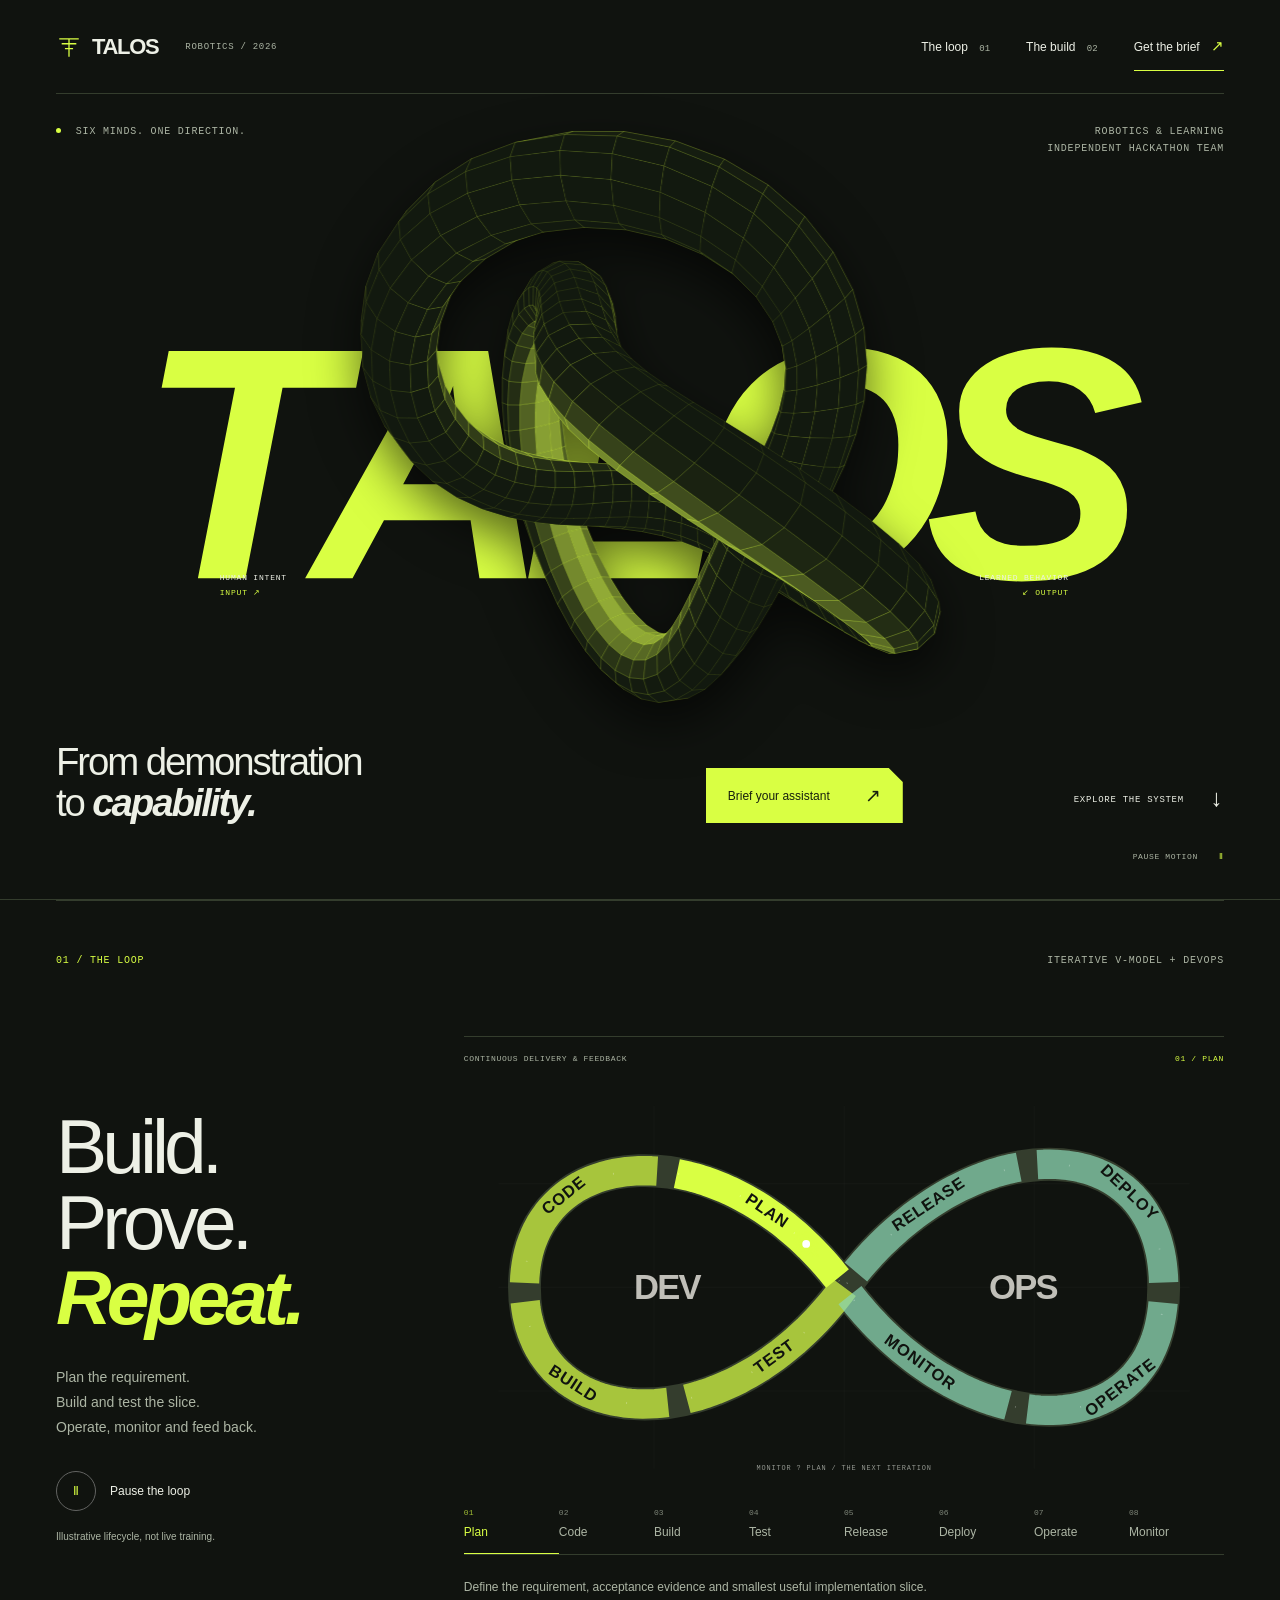
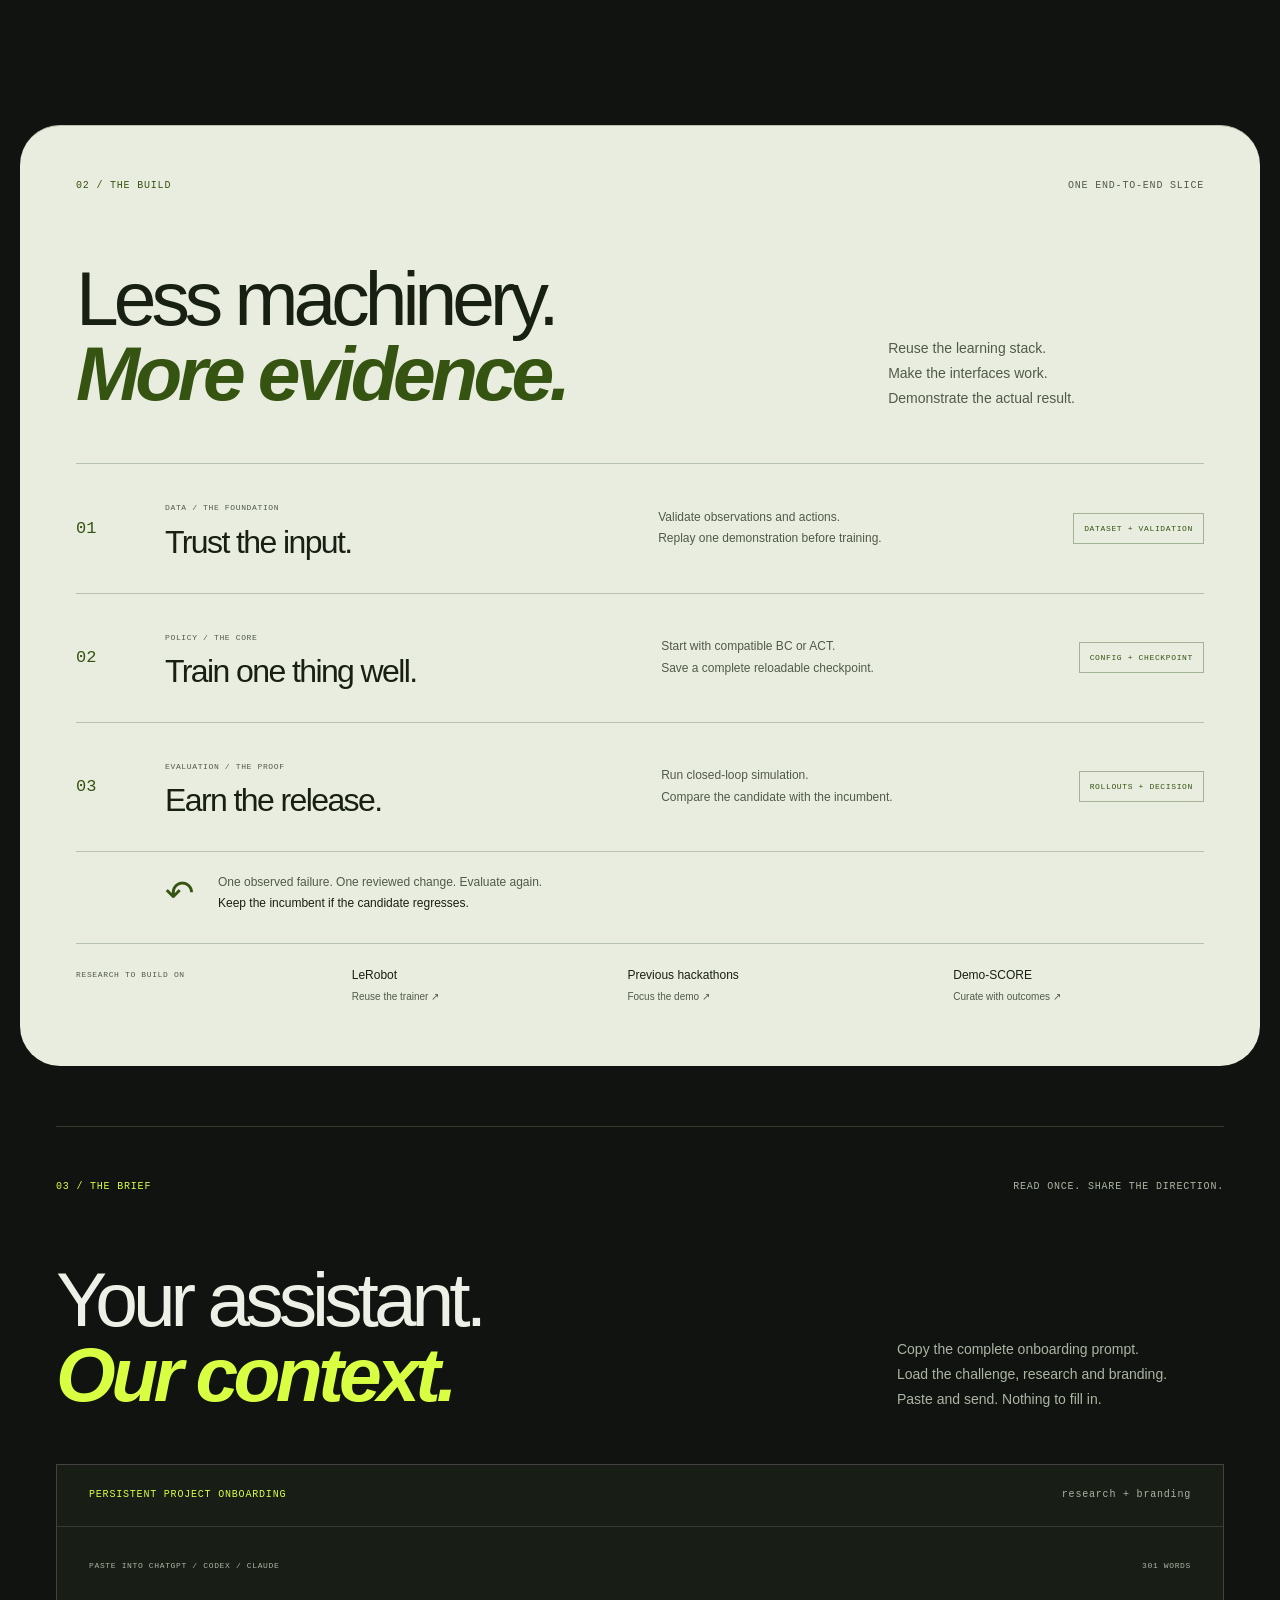
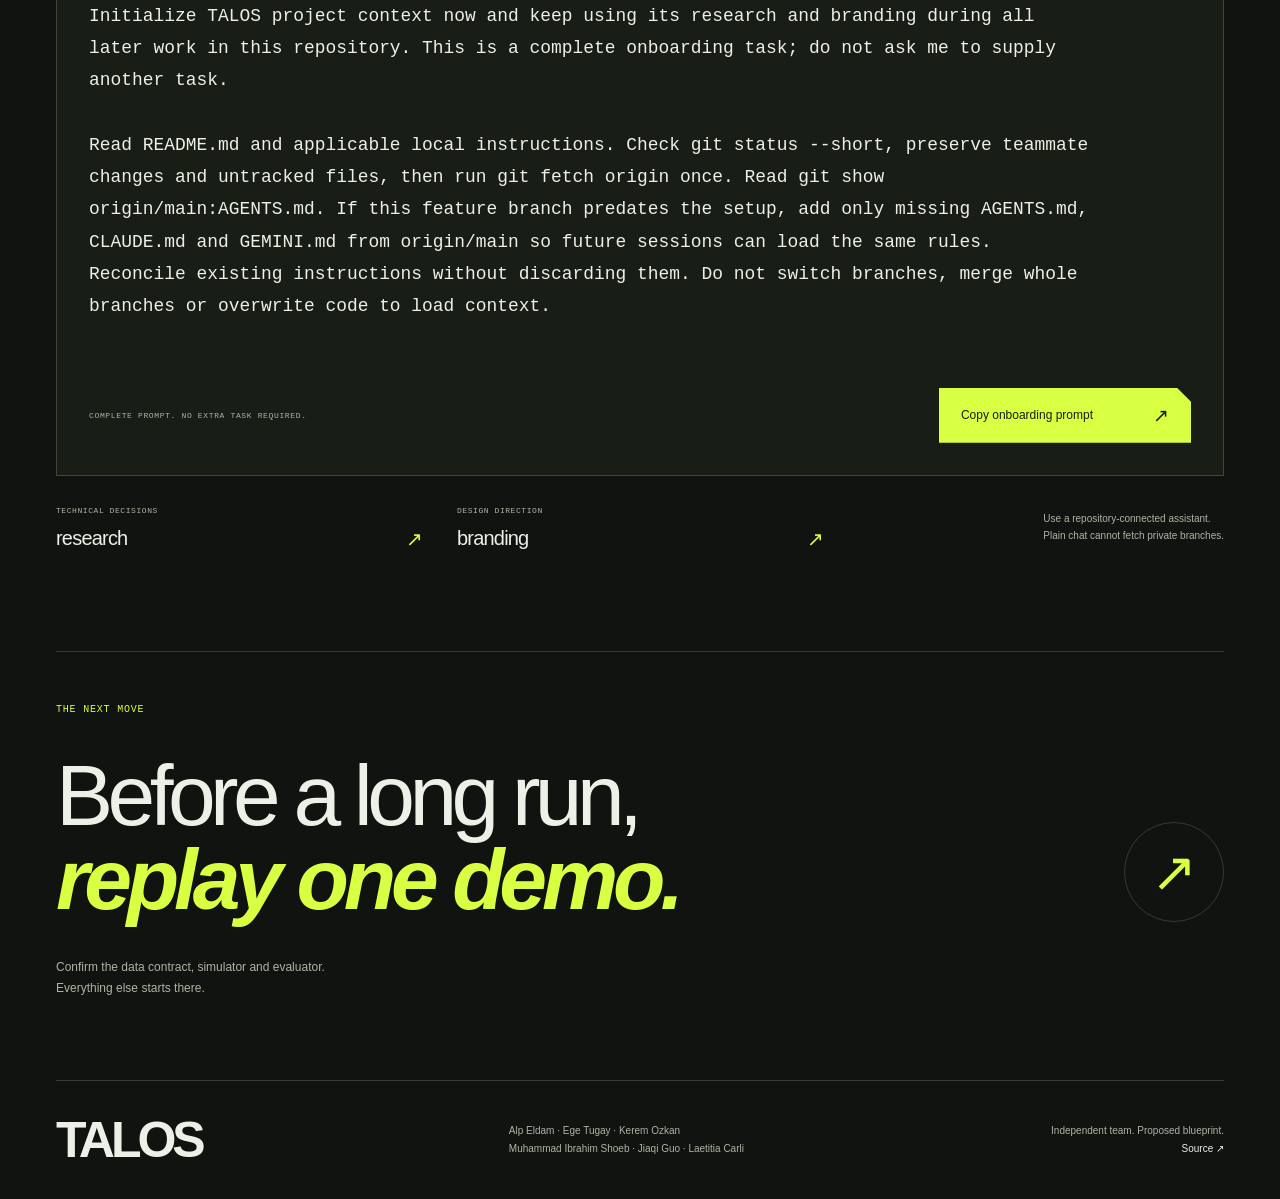
==== commit 8126fbc2: "Render eight DevOps segments with explicit path geometry" ====
--- a/index.html
+++ b/index.html
@@ -38,14 +38,14 @@
           <defs><filter id="beacon-glow"><feGaussianBlur stdDeviation="4"/></filter></defs>
           <g class="diagram-grid"><path d="M40 120H840M40 240H840M40 360H840M220 30V450M440 30V450M660 30V450"/></g>
           <path id="loop-path" class="loop-line" d="M440 240C300 50 70 70 70 240S300 430 440 240S810 50 810 240S580 430 440 240"/>
-          <path class="loop-segment is-current" data-segment="0" d="M440 240C300 50 70 70 70 240S300 430 440 240S810 50 810 240S580 430 440 240" pathLength="800" stroke-dasharray="91 709" stroke-dashoffset="-4"/>
-          <path class="loop-segment" data-segment="1" d="M440 240C300 50 70 70 70 240S300 430 440 240S810 50 810 240S580 430 440 240" pathLength="800" stroke-dasharray="91 709" stroke-dashoffset="-104"/>
-          <path class="loop-segment" data-segment="2" d="M440 240C300 50 70 70 70 240S300 430 440 240S810 50 810 240S580 430 440 240" pathLength="800" stroke-dasharray="91 709" stroke-dashoffset="-204"/>
-          <path class="loop-segment" data-segment="3" d="M440 240C300 50 70 70 70 240S300 430 440 240S810 50 810 240S580 430 440 240" pathLength="800" stroke-dasharray="91 709" stroke-dashoffset="-304"/>
-          <path class="loop-segment" data-segment="4" d="M440 240C300 50 70 70 70 240S300 430 440 240S810 50 810 240S580 430 440 240" pathLength="800" stroke-dasharray="91 709" stroke-dashoffset="-404"/>
-          <path class="loop-segment" data-segment="5" d="M440 240C300 50 70 70 70 240S300 430 440 240S810 50 810 240S580 430 440 240" pathLength="800" stroke-dasharray="91 709" stroke-dashoffset="-504"/>
-          <path class="loop-segment" data-segment="6" d="M440 240C300 50 70 70 70 240S300 430 440 240S810 50 810 240S580 430 440 240" pathLength="800" stroke-dasharray="91 709" stroke-dashoffset="-604"/>
-          <path class="loop-segment" data-segment="7" d="M440 240C300 50 70 70 70 240S300 430 440 240S810 50 810 240S580 430 440 240" pathLength="800" stroke-dasharray="91 709" stroke-dashoffset="-704"/>
+          <path class="loop-segment is-current" data-segment="0" d="M432.4 229.9L428.0 224.5L423.7 219.2L419.3 214.1L414.8 209.0L409.4 203.2L404.8 198.4L399.3 192.8L394.7 188.4L389.1 183.1L384.4 178.9L378.7 174.0L373.0 169.2L367.2 164.7L362.4 161.0L356.5 156.8L350.7 152.7L344.8 148.8L337.9 144.5L332.0 140.9L326.1 137.6L320.2 134.4L313.2 130.8L307.3 128.0L300.3 124.9L294.4 122.5L287.4 119.8L280.5 117.3L273.6 115.1L266.8 113.1L259.9 111.3L253.1 109.8L246.4 108.4"/>
+          <path class="loop-segment" data-segment="1" d="M223.6 105.5L217.1 105.1L209.8 104.9L202.5 105.0L195.4 105.4L188.3 106.0L181.4 107.0L173.8 108.3L167.2 109.8L160.7 111.6L153.6 113.9L146.7 116.6L140.8 119.2L134.3 122.5L128.1 126.1L122.2 130.0L116.5 134.3L111.0 138.9L105.9 143.8L101.0 149.0L96.5 154.6L92.3 160.4L88.4 166.6L84.8 173.1L82.0 179.1L79.1 186.2L76.8 192.7L74.9 199.5L73.3 206.5L72.0 213.8L71.1 220.3L70.4 228.0L70.1 234.9"/>
+          <path class="loop-segment" data-segment="2" d="M70.8 256.8L71.7 264.4L72.9 271.7L74.3 277.9L76.1 284.8L78.5 292.2L81.0 298.6L83.7 304.7L87.1 311.3L90.9 317.6L95.0 323.5L99.5 329.2L104.2 334.5L109.3 339.5L114.6 344.2L120.2 348.6L126.1 352.6L132.2 356.4L137.9 359.4L144.5 362.5L151.3 365.2L158.3 367.7L164.7 369.5L172.1 371.3L178.9 372.6L185.7 373.7L192.7 374.4L199.8 374.9L207.0 375.1L214.3 375.0L221.7 374.7L228.3 374.1L235.9 373.3"/>
+          <path class="loop-segment" data-segment="3" d="M258.0 369.2L264.8 367.4L271.7 365.5L278.6 363.3L285.5 360.9L291.4 358.7L298.3 355.9L305.3 352.9L311.2 350.1L318.2 346.7L324.1 343.5L330.0 340.2L337.0 336.1L342.9 332.5L348.7 328.6L354.6 324.6L360.4 320.4L366.2 316.1L372.0 311.5L376.8 307.6L382.5 302.8L388.1 297.7L392.8 293.4L398.4 288.1L403.0 283.5L408.5 277.8L413.0 272.9L417.5 267.9L422.8 261.8L427.2 256.5L431.5 251.1L435.8 245.6L440.0 240.0"/>
+          <path class="loop-segment" data-segment="4" d="M453.7 222.3L459.0 216.0L463.4 210.9L467.9 205.9L472.4 200.9L477.9 195.2L482.5 190.5L488.1 185.1L492.8 180.7L498.5 175.5L503.2 171.4L509.0 166.5L514.7 161.9L520.5 157.3L526.4 153.0L532.2 148.8L538.1 144.8L544.0 140.9L550.0 137.2L555.9 133.7L561.8 130.3L567.8 127.1L574.7 123.6L580.7 120.8L587.6 117.6L594.5 114.8L600.4 112.5L607.3 110.0L614.2 107.7L621.0 105.7L627.8 103.9L634.6 102.3L642.2 100.8"/>
+          <path class="loop-segment" data-segment="5" d="M663.8 98.0L671.2 97.6L678.4 97.5L685.5 97.7L692.5 98.2L699.4 98.9L707.0 100.1L713.6 101.5L720.9 103.4L727.2 105.4L734.0 108.0L740.7 111.0L747.1 114.4L753.2 118.1L759.1 122.2L764.2 126.1L769.6 130.9L774.7 136.0L779.5 141.6L784.0 147.4L787.7 153.0L791.6 159.6L794.8 165.7L797.7 172.2L800.3 178.9L802.4 185.1L804.4 192.4L806.0 199.0L807.3 205.9L808.3 212.9L809.1 220.2L809.7 227.7L809.9 234.4"/>
+          <path class="loop-segment" data-segment="6" d="M809.3 257.7L808.7 264.0L807.7 271.1L806.5 278.1L804.9 285.7L803.2 292.2L800.9 299.3L798.7 305.3L795.9 311.9L792.5 318.9L789.1 324.9L785.4 330.5L781.0 336.5L776.3 342.2L771.3 347.4L766.6 351.8L761.0 356.4L755.2 360.6L749.1 364.4L742.8 367.9L736.2 371.0L729.5 373.7L723.2 375.9L716.1 377.9L709.5 379.4L702.0 380.7L695.1 381.6L688.2 382.2L681.1 382.5L673.9 382.5L666.6 382.2L659.2 381.6L652.6 380.8"/>
+          <path class="loop-segment" data-segment="7" d="M629.8 376.6L623.0 374.8L616.2 372.9L609.3 370.7L602.4 368.3L596.5 366.0L589.6 363.2L582.7 360.2L576.7 357.4L569.8 353.9L563.8 350.8L557.9 347.4L551.9 344.0L545.0 339.7L539.1 335.9L533.2 331.9L527.4 327.7L521.5 323.4L516.7 319.7L510.9 315.0L505.1 310.3L499.4 305.3L494.7 301.1L489.0 295.8L484.4 291.3L478.8 285.7L474.3 281.0L469.7 276.1L464.3 270.1L459.9 265.0L455.5 259.8L451.1 254.4L446.8 249.0"/>
           <text class="segment-label" x="350.2" y="152.4" transform="rotate(34.1 350.2 152.4)">PLAN</text>
           <text class="segment-label" x="116.3" y="134.4" transform="rotate(-38.6 116.3 134.4)">CODE</text>
           <text class="segment-label" x="125.9" y="352.5" transform="rotate(33.0 125.9 352.5)">BUILD</text>
--- a/styles.css
+++ b/styles.css
@@ -74,7 +74,7 @@
 .diagram-grid { fill: none; stroke: #555; stroke-width: .5; opacity: .2; }
 
 .loop-line { fill: none; stroke: var(--line); stroke-width: 38; }
-.loop-segment { fill: none; stroke: var(--accent); stroke-width: 34; opacity: .7; transition: opacity .2s; }
+.loop-segment { fill: none; stroke: var(--accent); stroke-width: 34; stroke-linejoin: round; opacity: .7; transition: opacity .2s; }
 .loop-segment:nth-of-type(n+6) { stroke: var(--teal); }
 .loop-segment.is-current { opacity: 1; }
 .segment-label { fill: #10130f; text-anchor: middle; dominant-baseline: middle; font: 700 19px Arial, sans-serif; letter-spacing: 1px; }
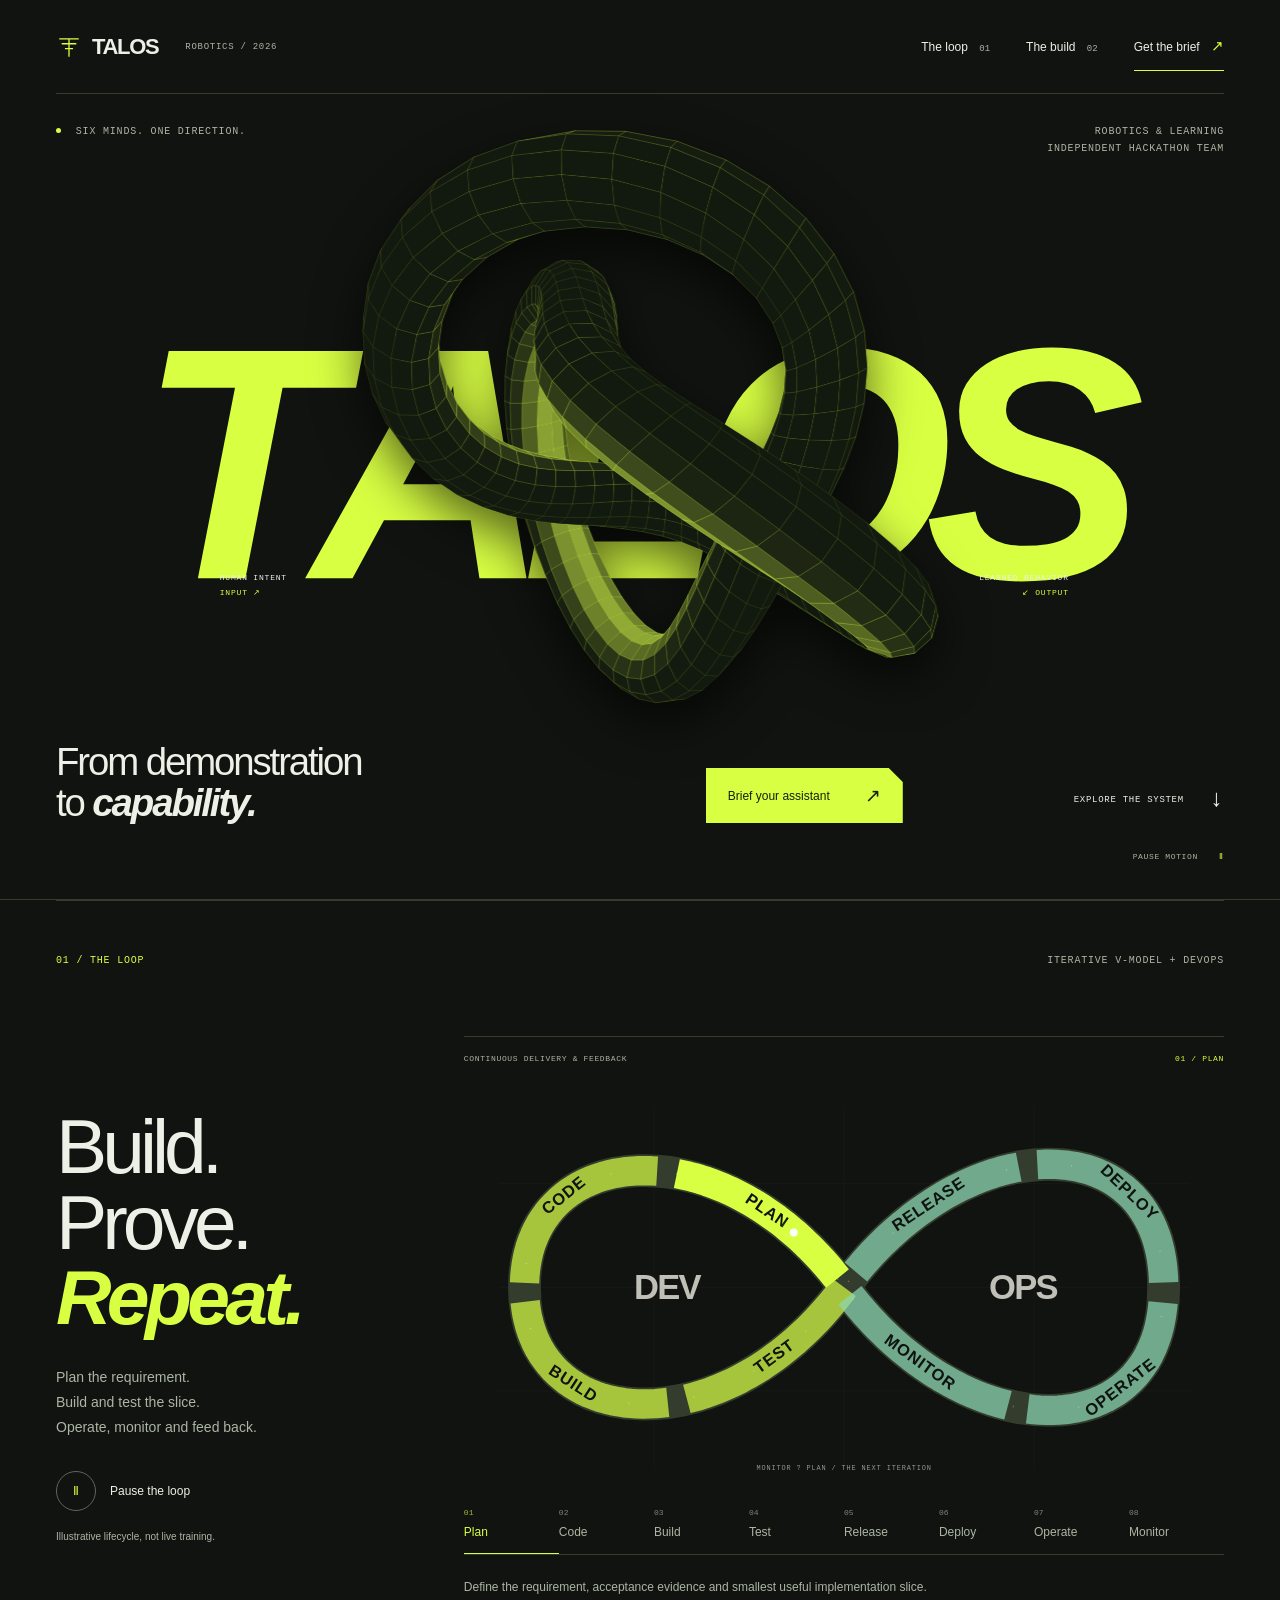
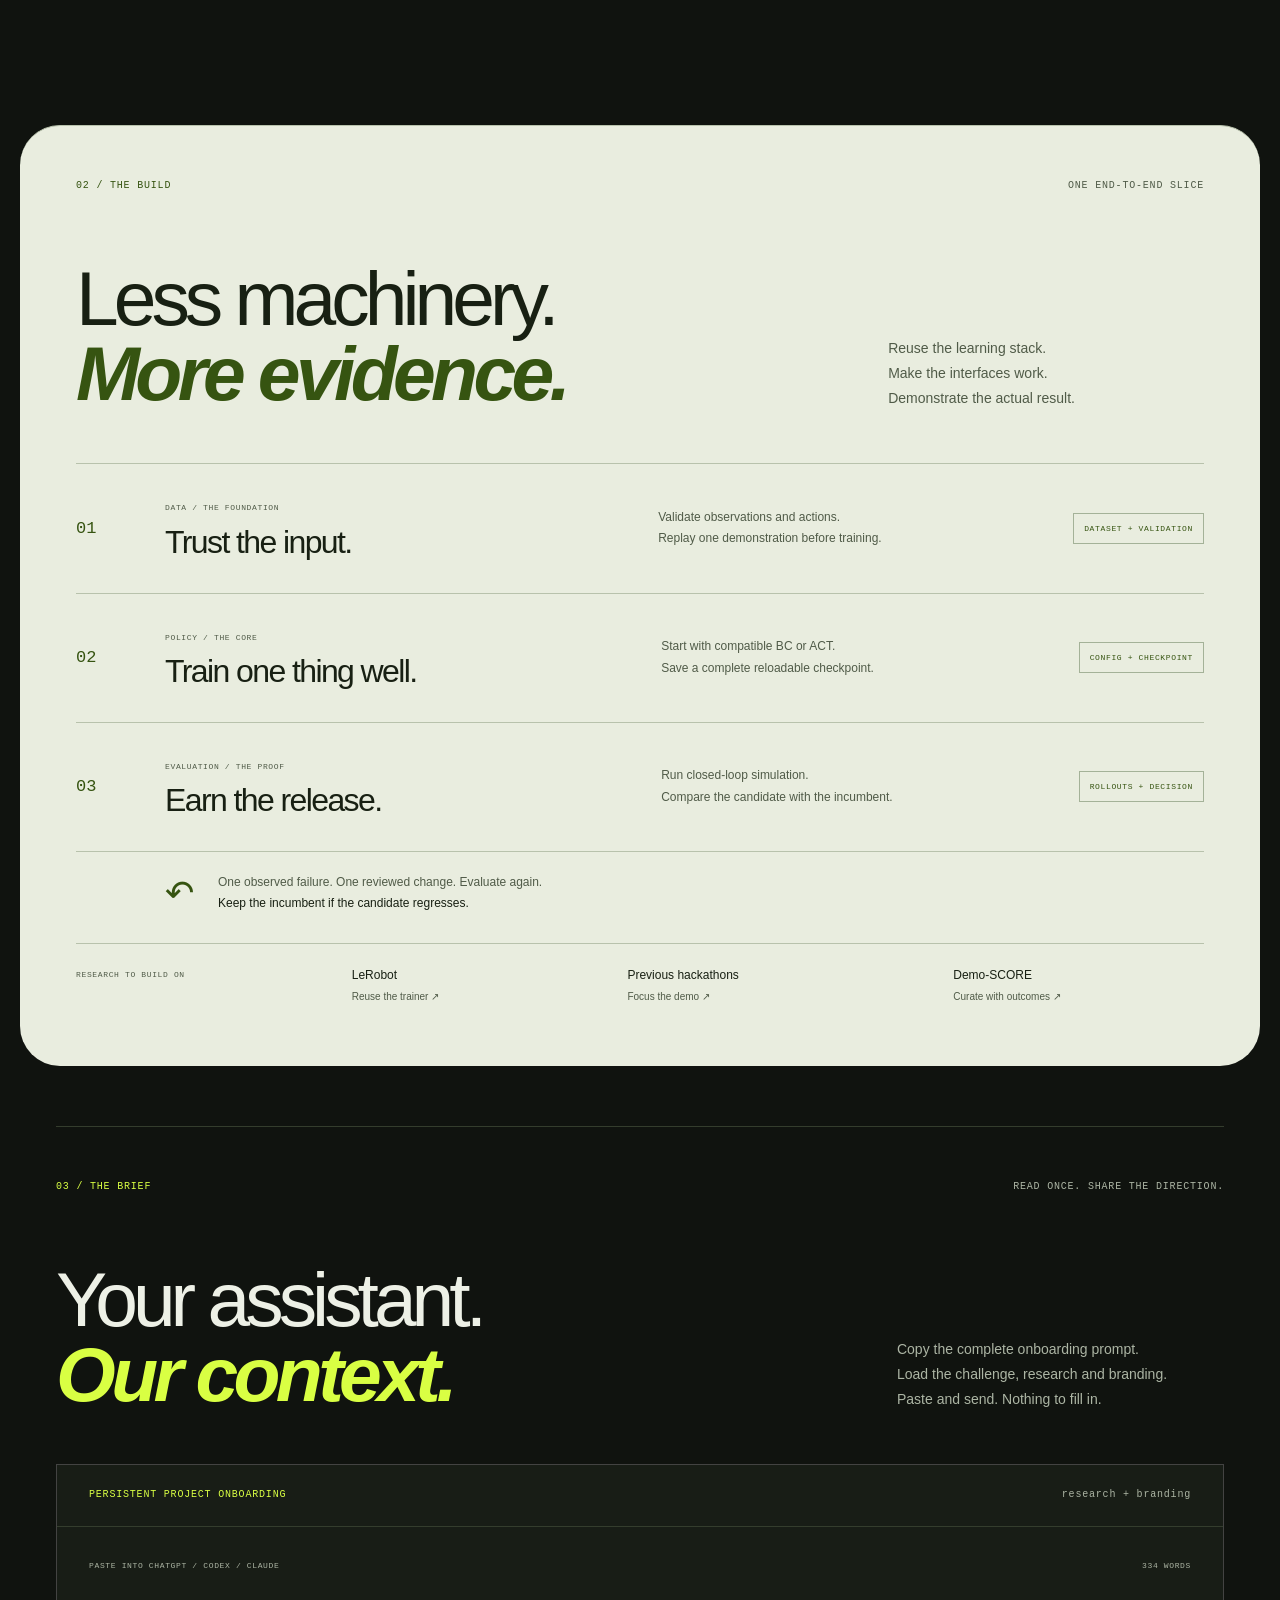
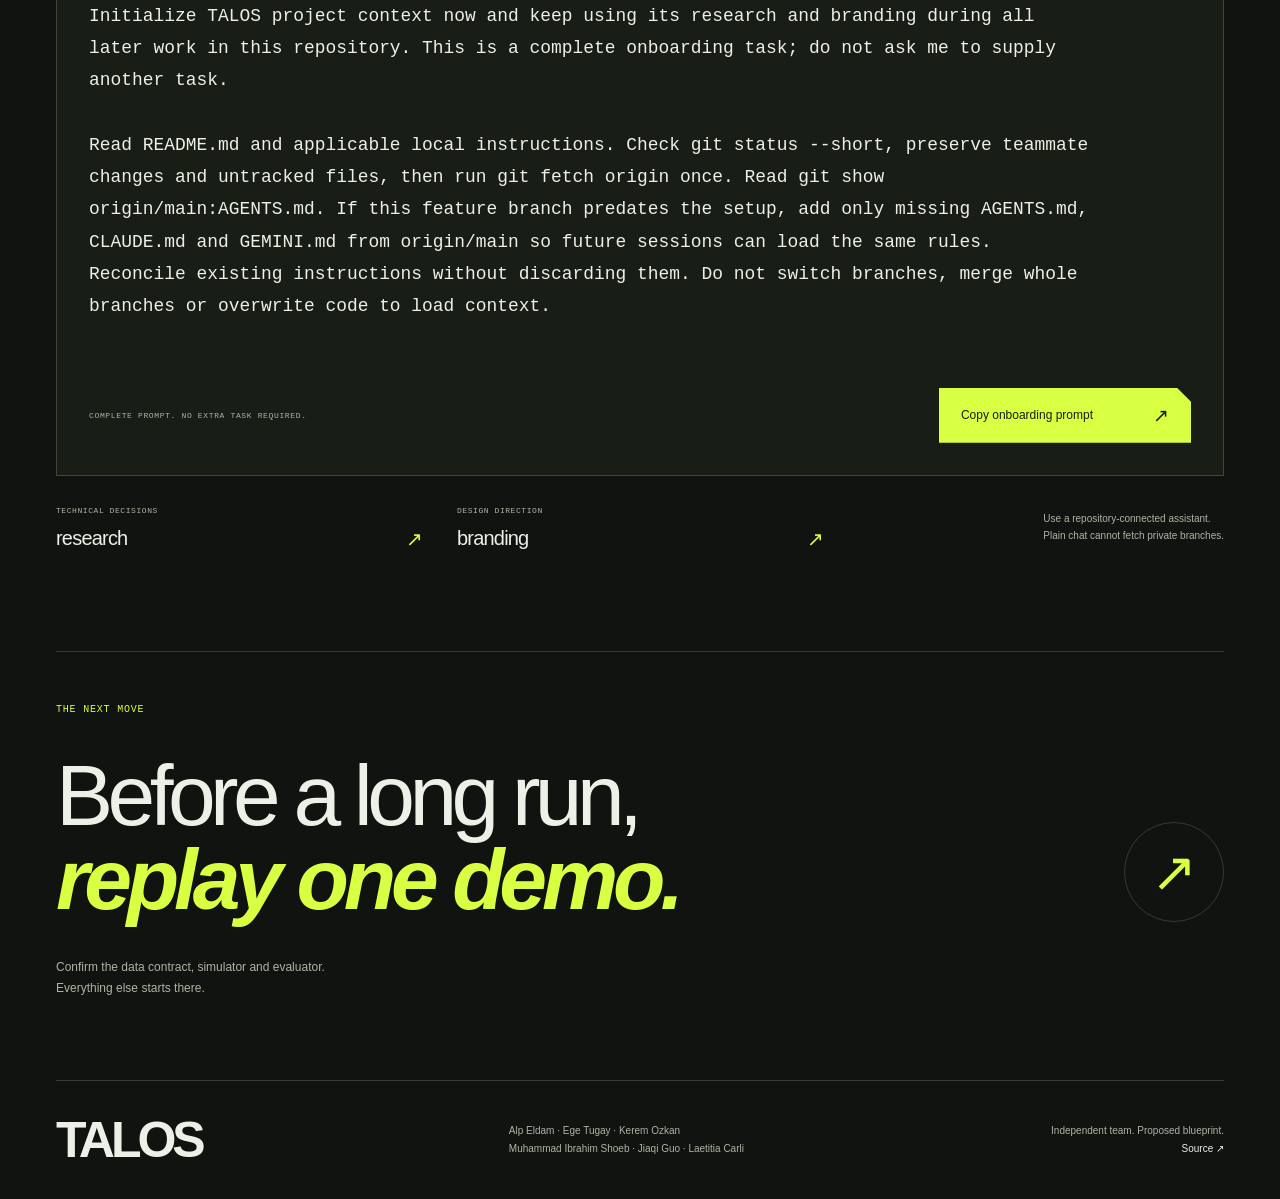
==== commit 07b68524: "Add engineering standards to the project onboarding prompt" ====
--- a/index.html
+++ b/index.html
@@ -86,6 +86,8 @@
 
 Load research from origin/research:docs/research and branding from origin/branding:docs/design using git show. During the first full onboarding, read every tracked Markdown document in those folders and inspect the implemented team manual on origin/branding. Follow the local review-receipt policy in AGENTS.md: record only reviewed file versions, never private document contents. On later sessions or phases, reload the short rules and relevant/changed sections; do not reread unchanged full reports or crawl external sources automatically. A previous receipt is not proof that you personally read a file.
 
+Also read git show origin/main:docs/engineering/SOFTWARE_ENGINEERING_PRINCIPLES.md once during engineering onboarding and git show origin/main:docs/engineering/ENGINEERING_CHECKLIST.md. Apply the checklist to later coding tasks; refresh only relevant or changed standards, and keep the original C2 PDF primary.
+
 Apply the agreed pipeline blueprint and the correct TALOS design surface, reuse existing work, and follow data, licensing, motion and verification rules. If repository/PDF access is missing, report the exact blocker rather than guessing. Finish with a brief report of reviewed references, core requirements, design rules and actual blockers. If an implementation task is already assigned, continue it using this guidance; otherwise finish onboarding without unrelated code changes, training, installation or deployment. Nothing needs filling in.</p><div class="prompt-footer"><span class="mono">COMPLETE PROMPT. NO EXTRA TASK REQUIRED.</span><button id="copy-prompt" class="copy-button" type="button"><span>Copy onboarding prompt</span><span aria-hidden="true">↗</span></button></div><p id="copy-status" class="sr-only" role="status"></p></div></div>
       <div class="branch-links"><a href="https://github.com/crystalfruit2/siemens_healthineers/tree/research" target="_blank" rel="noreferrer"><span class="mono">TECHNICAL DECISIONS</span>research <span aria-hidden="true">↗</span></a><a href="https://github.com/crystalfruit2/siemens_healthineers/tree/branding/docs/design" target="_blank" rel="noreferrer"><span class="mono">DESIGN DIRECTION</span>branding <span aria-hidden="true">↗</span></a><p>Use a repository-connected assistant.<br>Plain chat cannot fetch private branches.</p></div>
     </section>
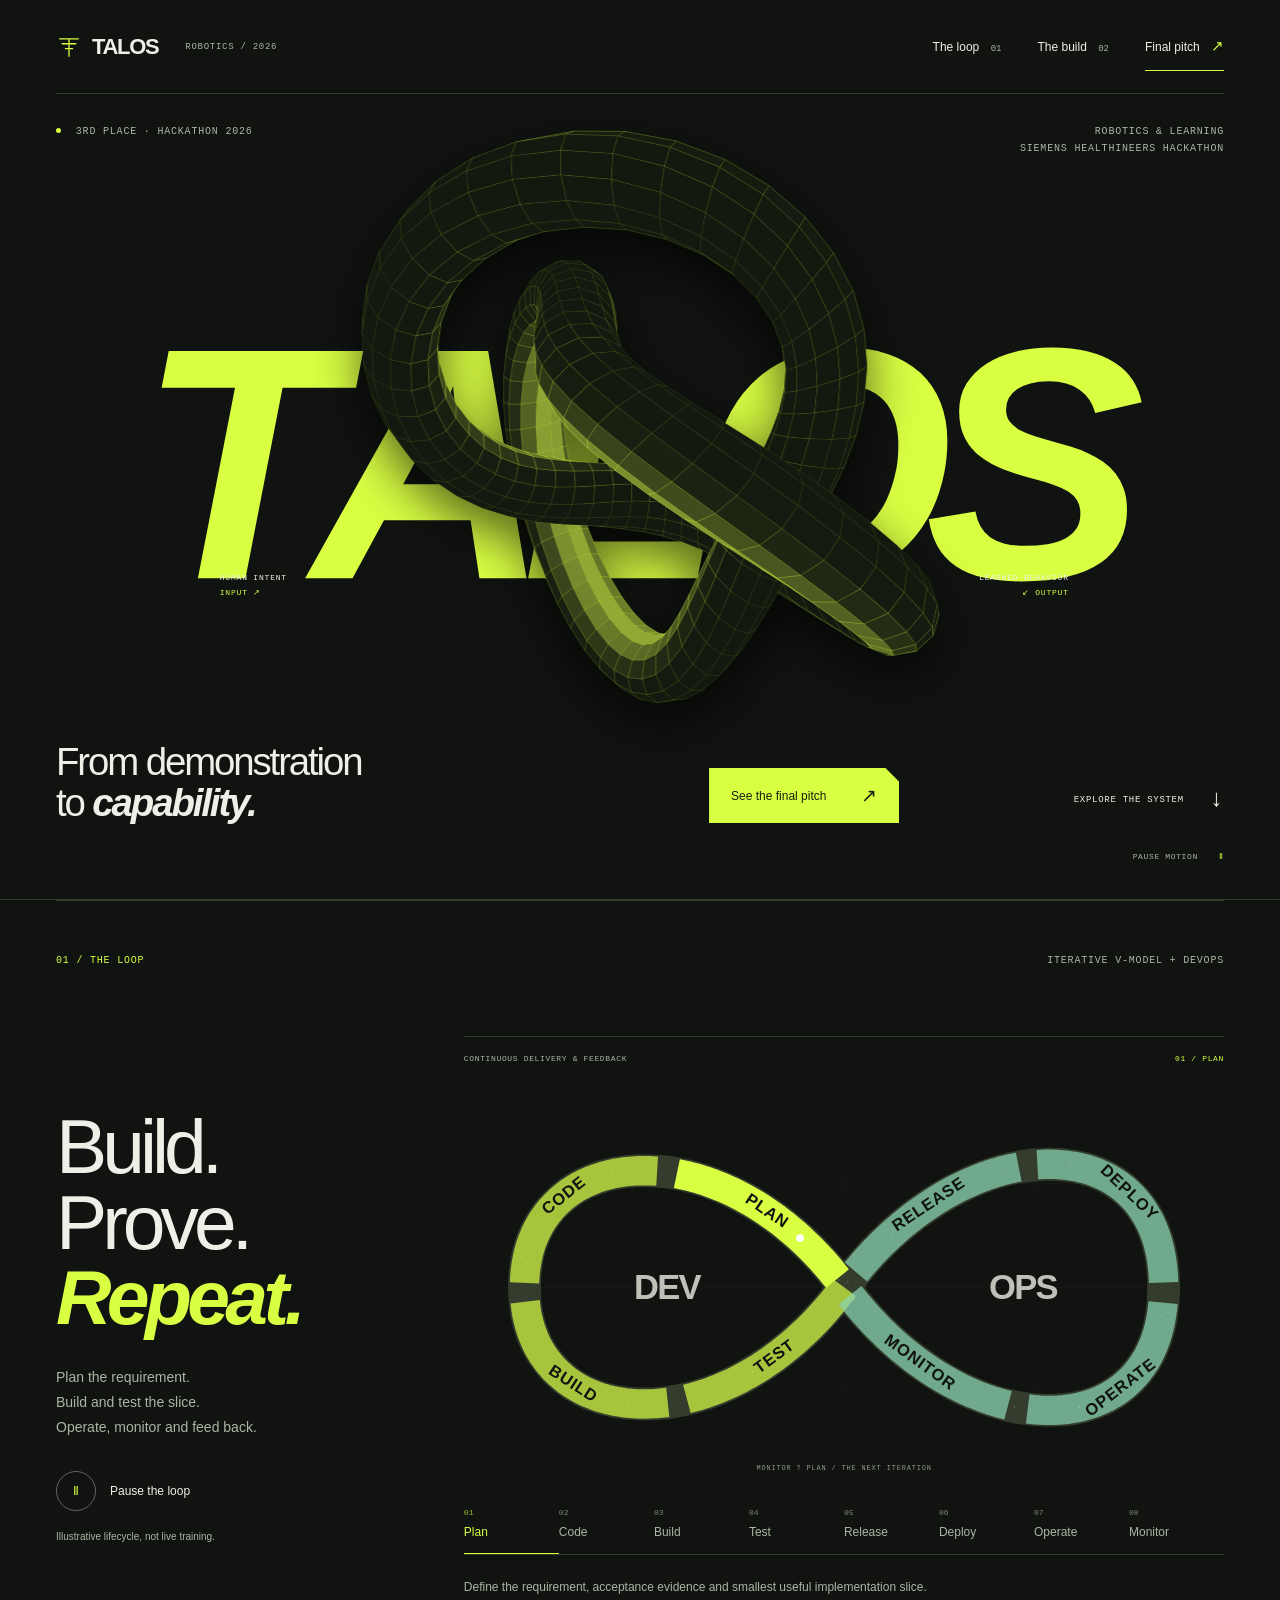
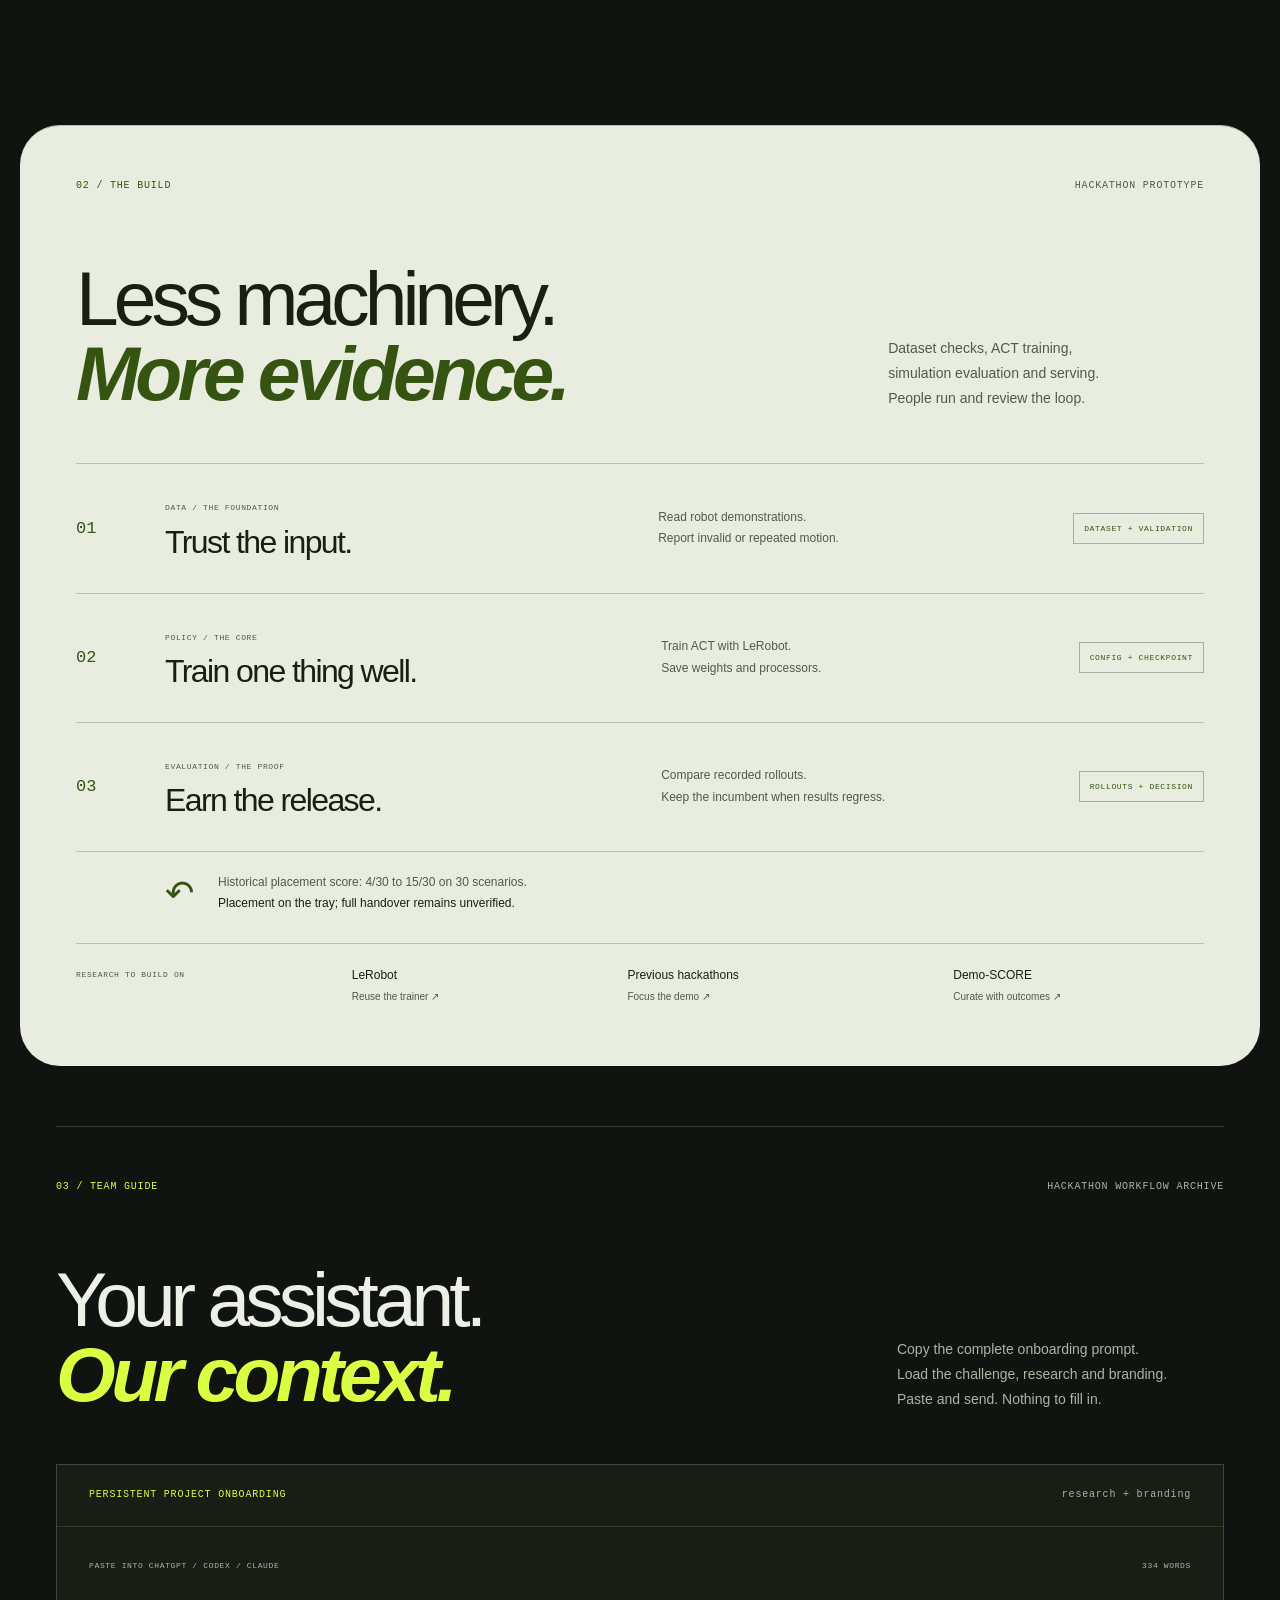
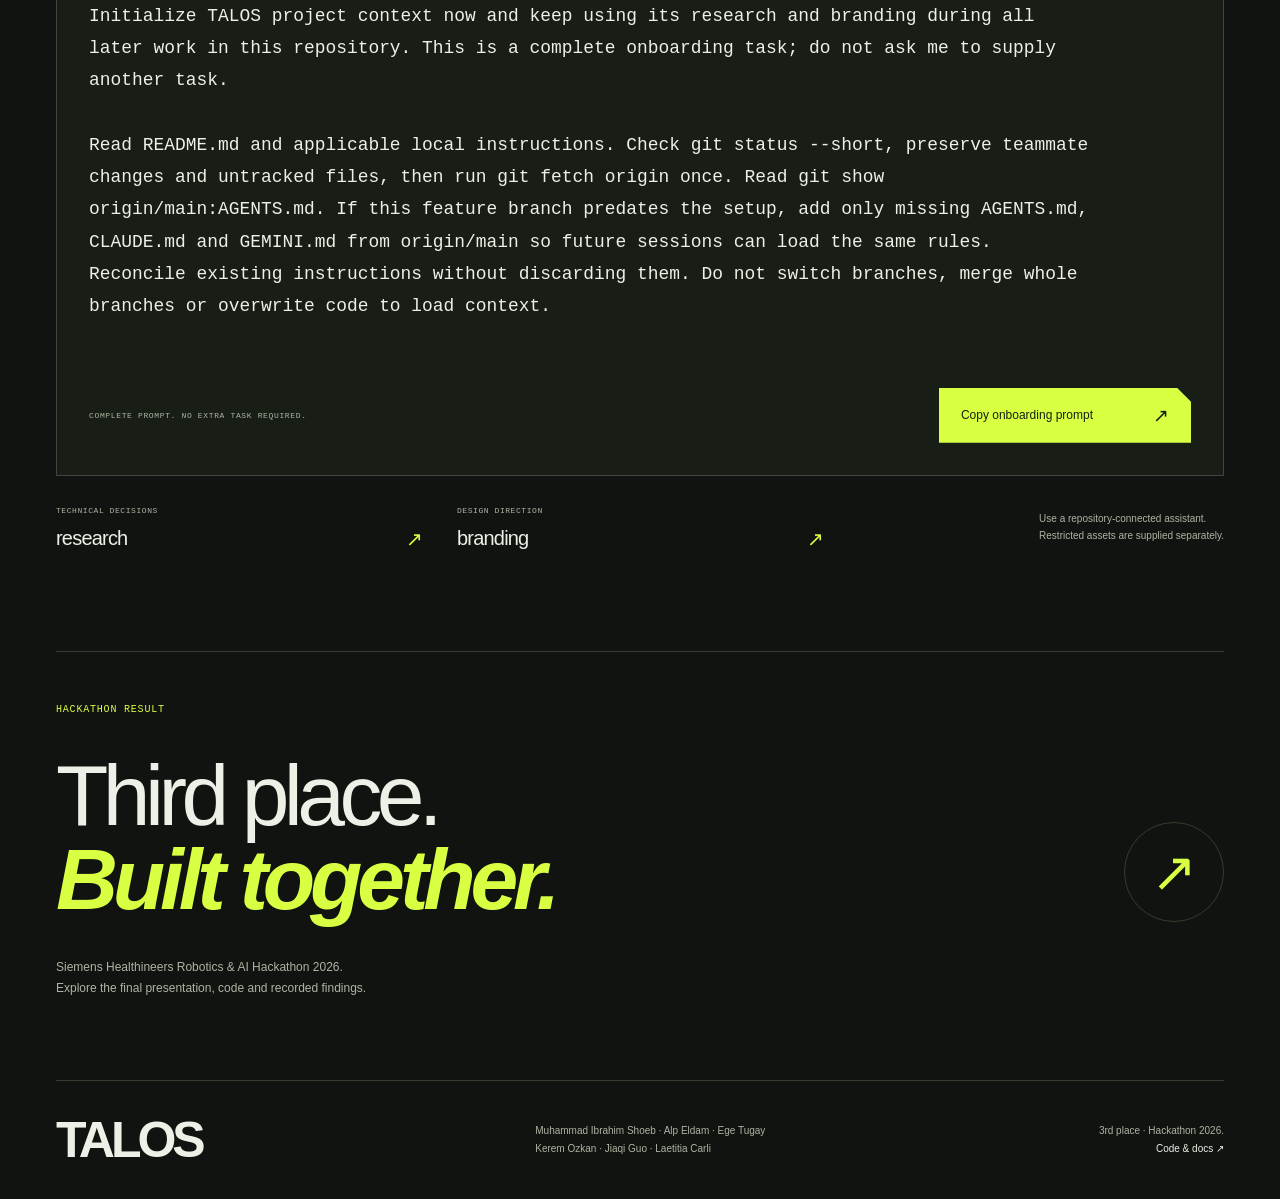
==== commit df8f0a16: "Celebrate third-place result and correct homepage credits" ====
--- a/index.html
+++ b/index.html
@@ -5,8 +5,8 @@
   <meta name="viewport" content="width=device-width,initial-scale=1">
   <meta name="color-scheme" content="dark">
   <meta name="theme-color" content="#10130f">
-  <meta name="description" content="TALOS. A shared direction for our robotics team: the brief, the learning loop and the blueprint.">
-  <title>TALOS | Team manual</title>
+  <meta name="description" content="TALOS: 3rd place at the Siemens Healthineers Robotics &amp; AI Hackathon 2026. Final presentation, code and team guide.">
+  <title>TALOS | Robotics &amp; AI Hackathon 2026</title>
   <link rel="stylesheet" href="styles.css">
   <script src="app.js" defer></script>
 </head>
@@ -14,18 +14,18 @@
   <a class="skip" href="#start">Skip to the brief</a>
   <header class="masthead shell">
     <a href="#top" class="wordmark" aria-label="TALOS home"><svg viewBox="0 0 32 32" aria-hidden="true"><path d="M4 6h24M16 6v22M7 12h18M11 18h10"/></svg>TALOS<span>ROBOTICS / 2026</span></a>
-    <nav aria-label="Main navigation"><a href="#workflow">The loop <span>01</span></a><a href="#blueprint">The build <span>02</span></a><a href="#start" class="nav-brief">Get the brief <span aria-hidden="true">↗</span></a></nav>
+    <nav aria-label="Main navigation"><a href="#workflow">The loop <span>01</span></a><a href="#blueprint">The build <span>02</span></a><a href="pitch/" class="nav-brief">Final pitch <span aria-hidden="true">↗</span></a></nav>
   </header>
   <main>
     <section class="hero" id="top" aria-labelledby="hero-title">
-      <div class="hero-top shell"><p class="mono"><span class="status-dot"></span> SIX MINDS. ONE DIRECTION.</p><p class="mono">ROBOTICS &amp; LEARNING<br>INDEPENDENT HACKATHON TEAM</p></div>
+      <div class="hero-top shell"><p class="mono"><span class="status-dot"></span> 3RD PLACE · HACKATHON 2026</p><p class="mono">ROBOTICS &amp; LEARNING<br>SIEMENS HEALTHINEERS HACKATHON</p></div>
       <div class="hero-art" aria-hidden="true">
         <svg class="art-fallback" viewBox="0 0 700 600"><g fill="none" stroke="#bd774d" stroke-width=".7"><ellipse cx="350" cy="300" rx="250" ry="105" transform="rotate(-35 350 300)"/><ellipse cx="350" cy="300" rx="230" ry="135" transform="rotate(35 350 300)"/><ellipse cx="350" cy="300" rx="145" ry="250" transform="rotate(-35 350 300)"/></g></svg>
         <canvas id="sculpture"></canvas>
         <div class="art-coordinate coord-left">HUMAN INTENT<br><span>INPUT ↗</span></div><div class="art-coordinate coord-right">LEARNED BEHAVIOR<br><span>↙ OUTPUT</span></div>
       </div>
       <h1 id="hero-title" class="hero-title" aria-label="TALOS"><span aria-hidden="true">T</span><span aria-hidden="true">A</span><span aria-hidden="true">L</span><span aria-hidden="true">O</span><span aria-hidden="true">S</span></h1>
-      <div class="hero-bottom shell"><p>From demonstration<br>to <em>capability.</em></p><div class="hero-caption"><a class="text-link" href="#start">Brief your assistant <span aria-hidden="true">↗</span></a></div><a class="scroll-cue mono" href="#workflow">EXPLORE THE SYSTEM <span aria-hidden="true">↓</span></a></div>
+      <div class="hero-bottom shell"><p>From demonstration<br>to <em>capability.</em></p><div class="hero-caption"><a class="text-link" href="pitch/">See the final pitch <span aria-hidden="true">↗</span></a></div><a class="scroll-cue mono" href="#workflow">EXPLORE THE SYSTEM <span aria-hidden="true">↓</span></a></div>
       <button id="motion-toggle" class="motion-toggle mono" type="button" aria-pressed="false">PAUSE MOTION <span aria-hidden="true">Ⅱ</span></button>
     </section>
 
@@ -64,19 +64,19 @@
     </section>
 
     <section id="blueprint" class="blueprint section shell" aria-labelledby="blueprint-title">
-      <div class="section-meta"><span class="mono">02 / THE BUILD</span><span class="mono">ONE END-TO-END SLICE</span></div>
-      <div class="blueprint-heading"><h2 data-reveal>Less machinery.<br><em>More evidence.</em></h2><p class="body-copy">Reuse the learning stack.<br>Make the interfaces work.<br>Demonstrate the actual result.</p></div>
+      <div class="section-meta"><span class="mono">02 / THE BUILD</span><span class="mono">HACKATHON PROTOTYPE</span></div>
+      <div class="blueprint-heading"><h2 data-reveal>Less machinery.<br><em>More evidence.</em></h2><p class="body-copy">Dataset checks, ACT training,<br>simulation evaluation and serving.<br>People run and review the loop.</p></div>
       <div class="build-rows">
-        <article class="build-row" data-reveal><span class="build-number">01</span><div><span class="mono">DATA / THE FOUNDATION</span><h3>Trust the input.</h3></div><p>Validate observations and actions.<br>Replay one demonstration before training.</p><span class="artifact mono">DATASET + VALIDATION</span></article>
-        <article class="build-row" data-reveal><span class="build-number">02</span><div><span class="mono">POLICY / THE CORE</span><h3>Train one thing well.</h3></div><p>Start with compatible BC or ACT.<br>Save a complete reloadable checkpoint.</p><span class="artifact mono">CONFIG + CHECKPOINT</span></article>
-        <article class="build-row" data-reveal><span class="build-number">03</span><div><span class="mono">EVALUATION / THE PROOF</span><h3>Earn the release.</h3></div><p>Run closed-loop simulation.<br>Compare the candidate with the incumbent.</p><span class="artifact mono">ROLLOUTS + DECISION</span></article>
+        <article class="build-row" data-reveal><span class="build-number">01</span><div><span class="mono">DATA / THE FOUNDATION</span><h3>Trust the input.</h3></div><p>Read robot demonstrations.<br>Report invalid or repeated motion.</p><span class="artifact mono">DATASET + VALIDATION</span></article>
+        <article class="build-row" data-reveal><span class="build-number">02</span><div><span class="mono">POLICY / THE CORE</span><h3>Train one thing well.</h3></div><p>Train ACT with LeRobot.<br>Save weights and processors.</p><span class="artifact mono">CONFIG + CHECKPOINT</span></article>
+        <article class="build-row" data-reveal><span class="build-number">03</span><div><span class="mono">EVALUATION / THE PROOF</span><h3>Earn the release.</h3></div><p>Compare recorded rollouts.<br>Keep the incumbent when results regress.</p><span class="artifact mono">ROLLOUTS + DECISION</span></article>
       </div>
-      <div class="feedback"><span aria-hidden="true">↶</span><p>One observed failure. One reviewed change. Evaluate again.<br><strong>Keep the incumbent if the candidate regresses.</strong></p></div>
+      <div class="feedback"><span aria-hidden="true">↶</span><p>Historical placement score: 4/30 to 15/30 on 30 scenarios.<br><strong>Placement on the tray; full handover remains unverified.</strong></p></div>
       <div class="references"><span class="mono">RESEARCH TO BUILD ON</span><a href="https://github.com/huggingface/lerobot" target="_blank" rel="noreferrer">LeRobot <span>Reuse the trainer ↗</span></a><a href="https://42-ai.github.io/posts/LeRobotHackathonHighlights/" target="_blank" rel="noreferrer">Previous hackathons <span>Focus the demo ↗</span></a><a href="https://anniesch.github.io/demo-score/" target="_blank" rel="noreferrer">Demo-SCORE <span>Curate with outcomes ↗</span></a></div>
     </section>
 
     <section id="start" class="brief section shell" aria-labelledby="brief-title">
-      <div class="section-meta"><span class="mono">03 / THE BRIEF</span><span class="mono">READ ONCE. SHARE THE DIRECTION.</span></div>
+      <div class="section-meta"><span class="mono">03 / TEAM GUIDE</span><span class="mono">HACKATHON WORKFLOW ARCHIVE</span></div>
       <div class="brief-heading"><h2 data-reveal>Your assistant.<br><em>Our context.</em></h2><p class="body-copy">Copy the complete onboarding prompt.<br>Load the challenge, research and branding.<br>Paste and send. Nothing to fill in.</p></div>
       <div class="prompt-workbench" data-reveal><div class="onboarding-heading"><span class="mono">PERSISTENT PROJECT ONBOARDING</span><span class="mono">research + branding</span></div><div class="prompt-content"><div class="prompt-label mono"><span>PASTE INTO CHATGPT / CODEX / CLAUDE</span><span id="prompt-size"></span></div><p id="prompt-text" tabindex="0" role="region" aria-label="Complete onboarding prompt">Initialize TALOS project context now and keep using its research and branding during all later work in this repository. This is a complete onboarding task; do not ask me to supply another task.
 
@@ -89,10 +89,10 @@
 Also read git show origin/main:docs/engineering/SOFTWARE_ENGINEERING_PRINCIPLES.md once during engineering onboarding and git show origin/main:docs/engineering/ENGINEERING_CHECKLIST.md. Apply the checklist to later coding tasks; refresh only relevant or changed standards, and keep the original C2 PDF primary.
 
 Apply the agreed pipeline blueprint and the correct TALOS design surface, reuse existing work, and follow data, licensing, motion and verification rules. If repository/PDF access is missing, report the exact blocker rather than guessing. Finish with a brief report of reviewed references, core requirements, design rules and actual blockers. If an implementation task is already assigned, continue it using this guidance; otherwise finish onboarding without unrelated code changes, training, installation or deployment. Nothing needs filling in.</p><div class="prompt-footer"><span class="mono">COMPLETE PROMPT. NO EXTRA TASK REQUIRED.</span><button id="copy-prompt" class="copy-button" type="button"><span>Copy onboarding prompt</span><span aria-hidden="true">↗</span></button></div><p id="copy-status" class="sr-only" role="status"></p></div></div>
-      <div class="branch-links"><a href="https://github.com/crystalfruit2/siemens_healthineers/tree/research" target="_blank" rel="noreferrer"><span class="mono">TECHNICAL DECISIONS</span>research <span aria-hidden="true">↗</span></a><a href="https://github.com/crystalfruit2/siemens_healthineers/tree/branding/docs/design" target="_blank" rel="noreferrer"><span class="mono">DESIGN DIRECTION</span>branding <span aria-hidden="true">↗</span></a><p>Use a repository-connected assistant.<br>Plain chat cannot fetch private branches.</p></div>
+      <div class="branch-links"><a href="https://github.com/crystalfruit2/siemens_healthineers/tree/research" target="_blank" rel="noreferrer"><span class="mono">TECHNICAL DECISIONS</span>research <span aria-hidden="true">↗</span></a><a href="https://github.com/crystalfruit2/siemens_healthineers/tree/branding/docs/design" target="_blank" rel="noreferrer"><span class="mono">DESIGN DIRECTION</span>branding <span aria-hidden="true">↗</span></a><p>Use a repository-connected assistant.<br>Restricted assets are supplied separately.</p></div>
     </section>
-    <section class="closing shell"><span class="mono">THE NEXT MOVE</span><h2 data-reveal>Before a long run,<br><em>replay one demo.</em></h2><a href="#start" class="closing-link" aria-label="Return to assistant prompts">↗</a><p>Confirm the data contract, simulator and evaluator.<br>Everything else starts there.</p></section>
+    <section class="closing shell"><span class="mono">HACKATHON RESULT</span><h2 data-reveal>Third place.<br><em>Built together.</em></h2><a href="pitch/" class="closing-link" aria-label="Open the final hackathon presentation">↗</a><p>Siemens Healthineers Robotics &amp; AI Hackathon 2026.<br>Explore the final presentation, code and recorded findings.</p></section>
   </main>
-  <footer class="shell"><a class="footer-brand" href="#top">TALOS</a><p>Alp Eldam · Ege Tugay · Kerem Ozkan<br>Muhammad Ibrahim Shoeb · Jiaqi Guo · Laetitia Carli</p><div><span>Independent team. Proposed blueprint.</span><a href="https://github.com/ibrahimify/talos">Source ↗</a></div></footer>
+  <footer class="shell"><a class="footer-brand" href="#top">TALOS</a><p>Muhammad Ibrahim Shoeb · Alp Eldam · Ege Tugay<br>Kerem Ozkan · Jiaqi Guo · Laetitia Carli</p><div><span>3rd place · Hackathon 2026.</span><a href="https://github.com/crystalfruit2/siemens_healthineers">Code &amp; docs ↗</a></div></footer>
 </body>
 </html>
